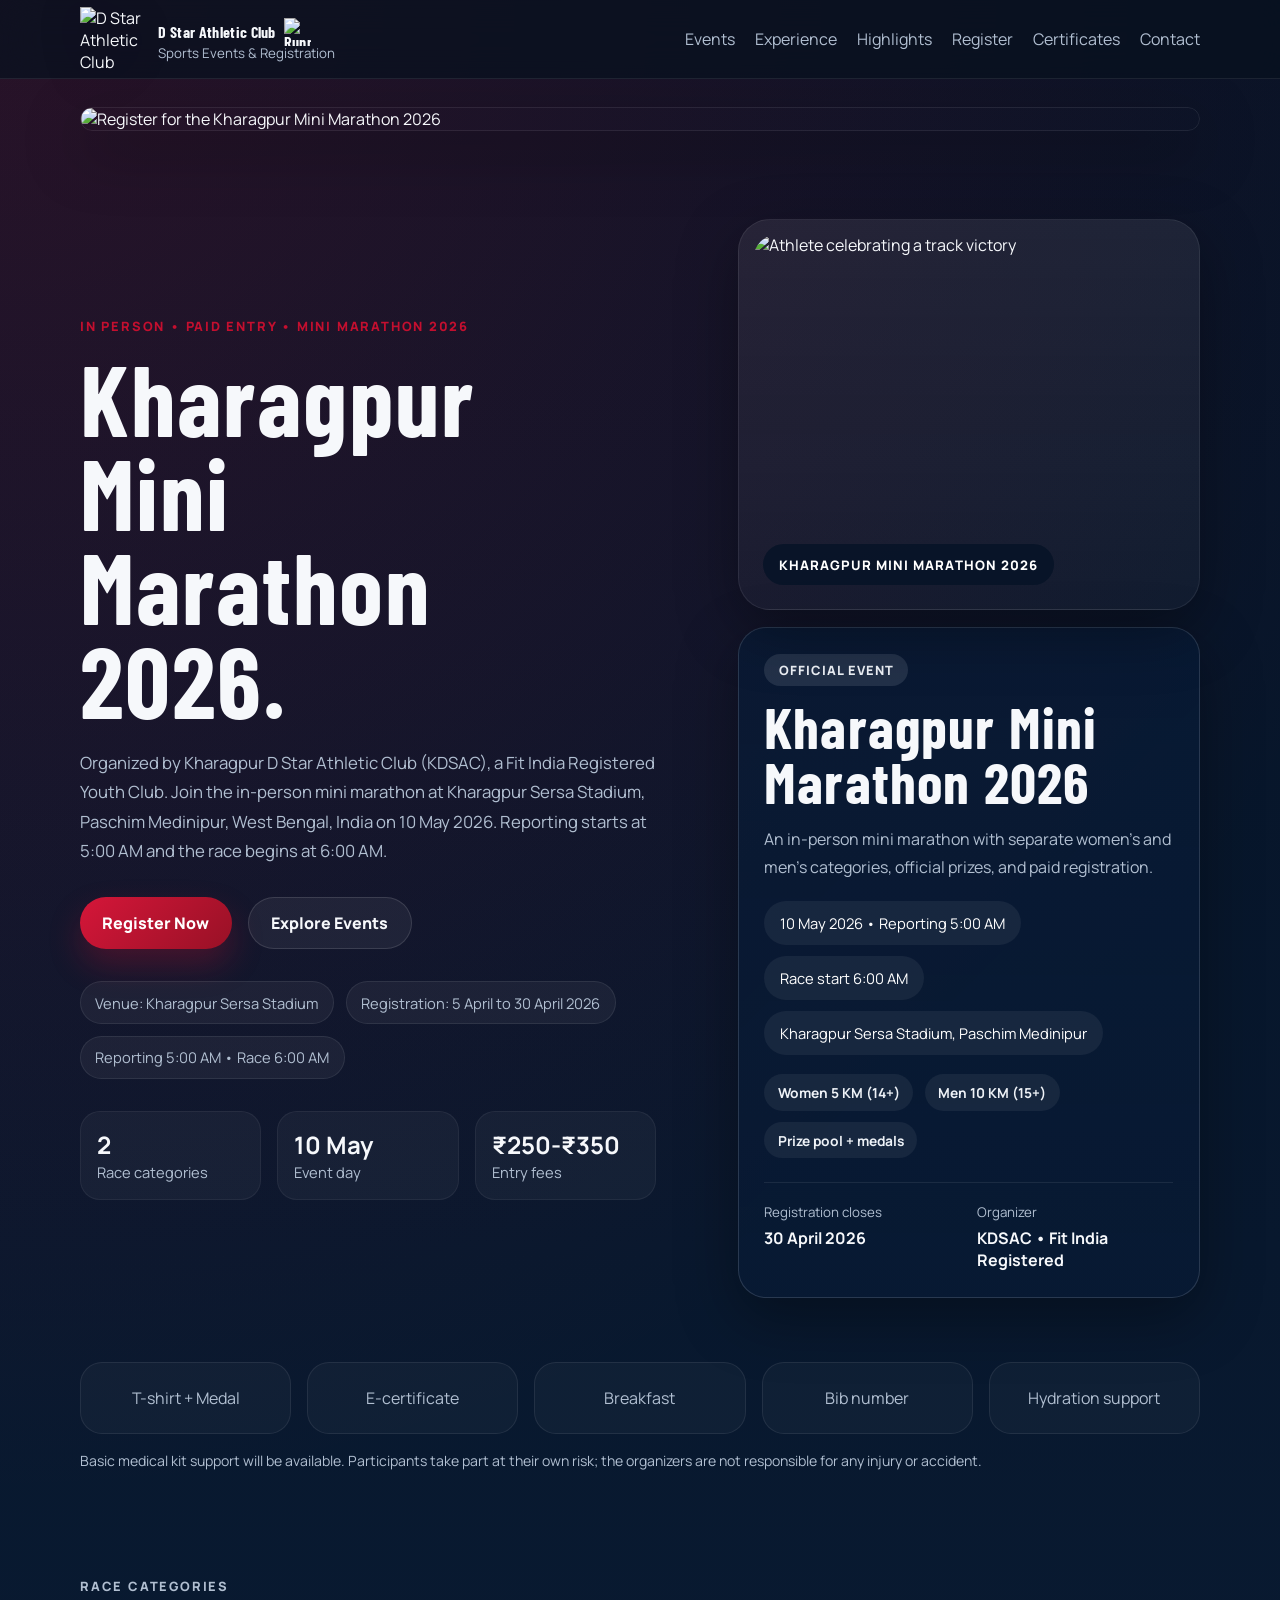
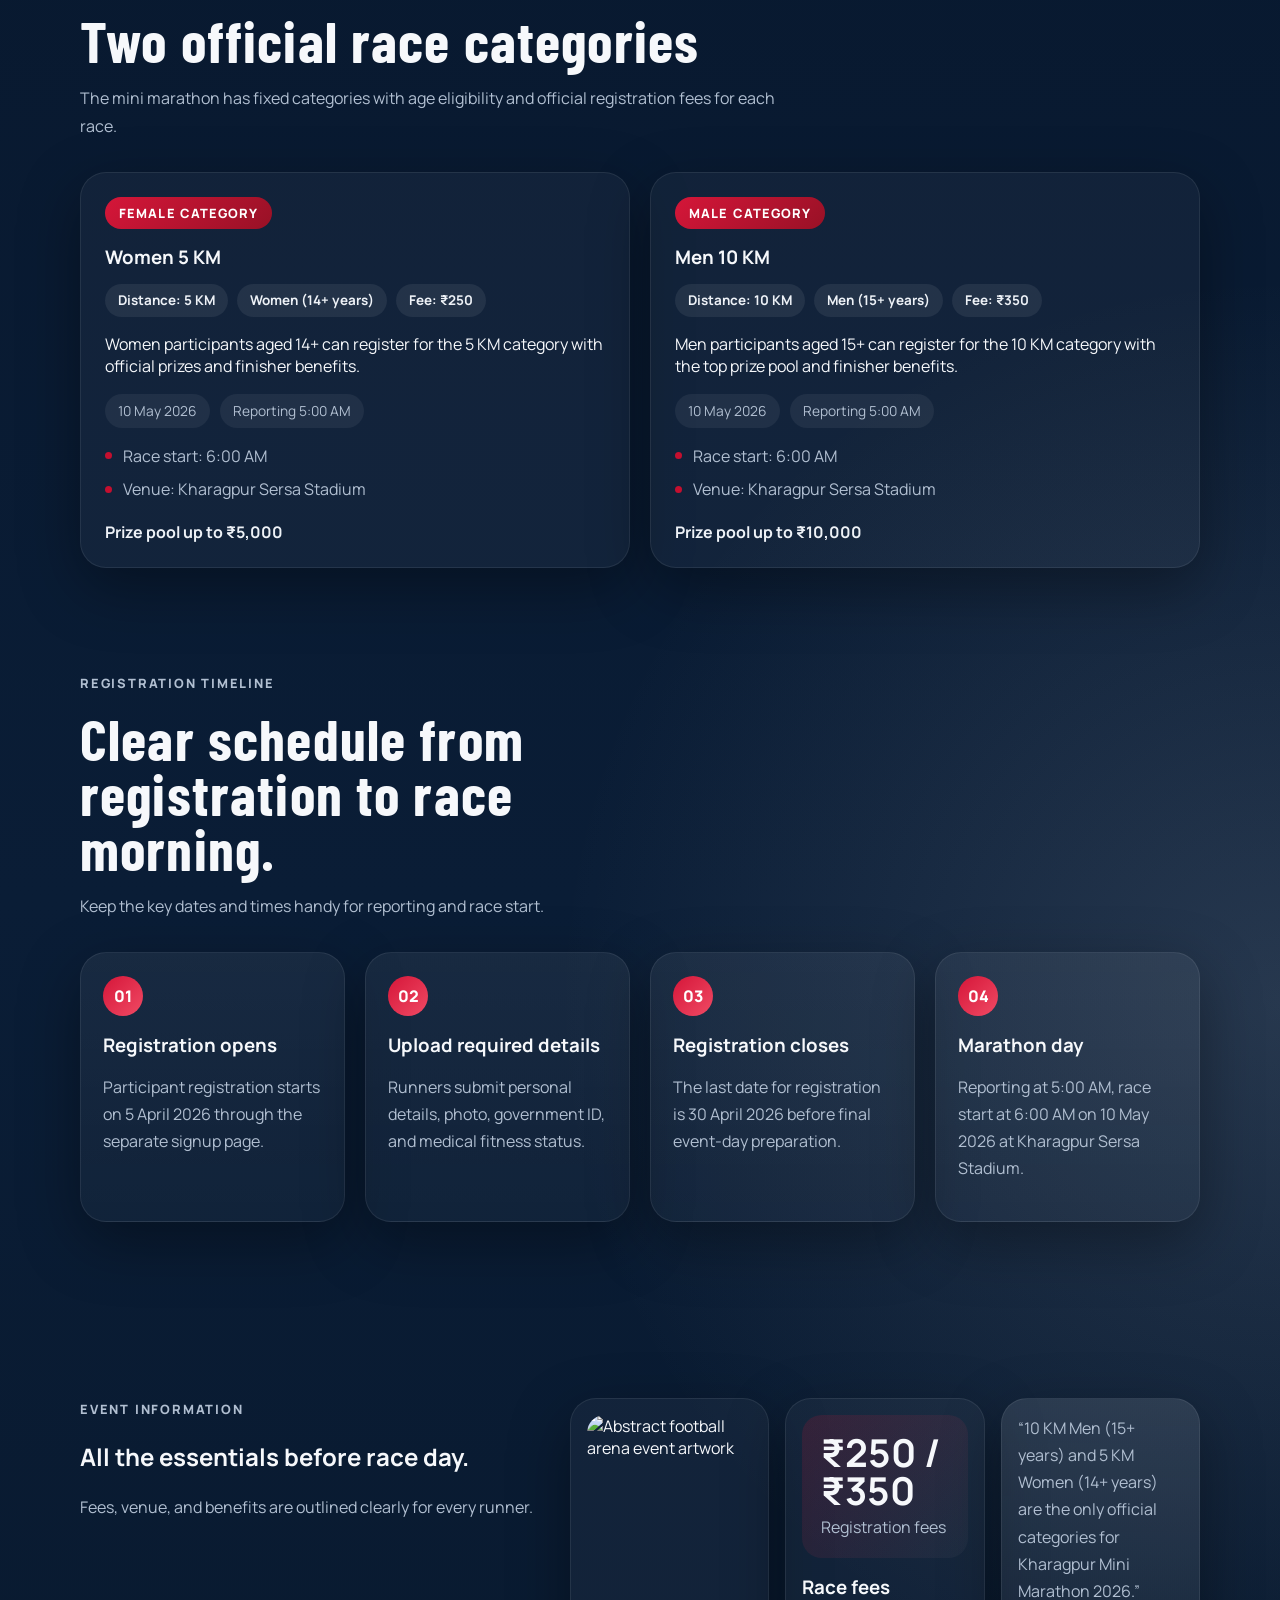
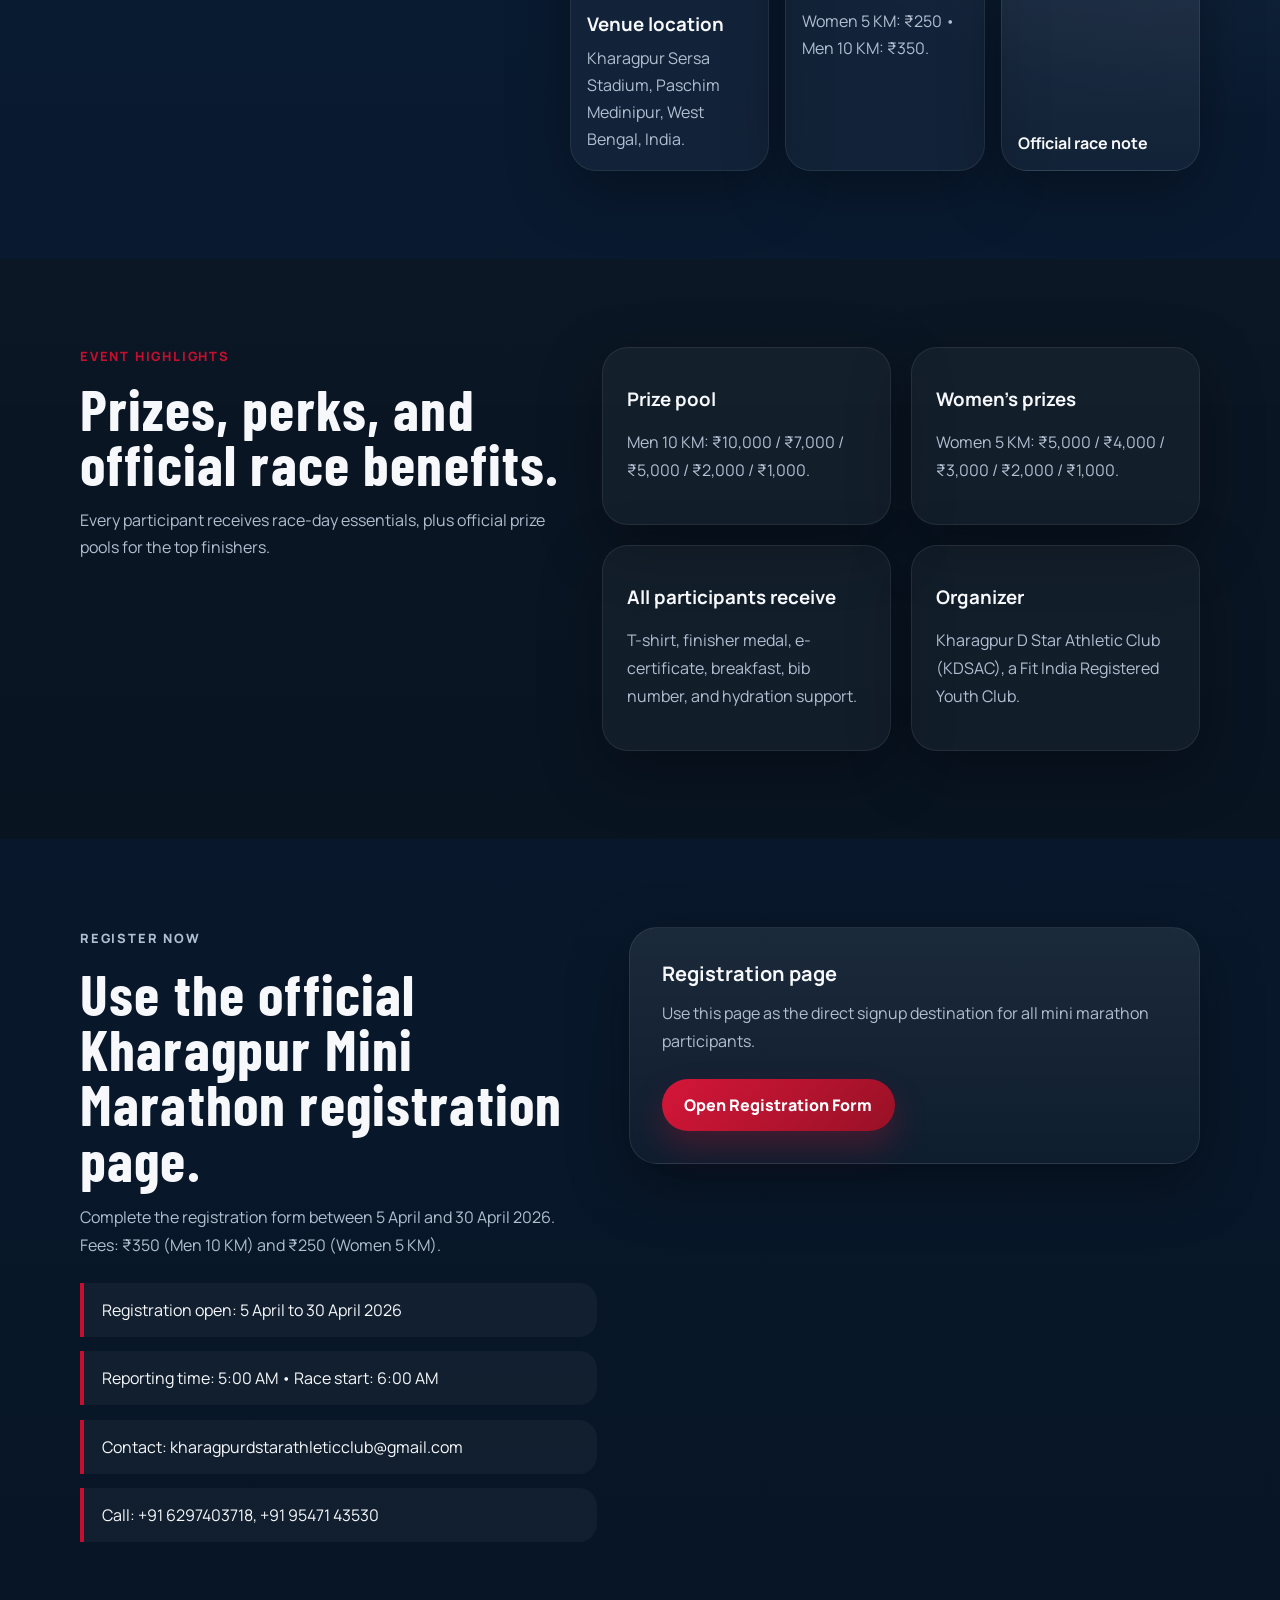
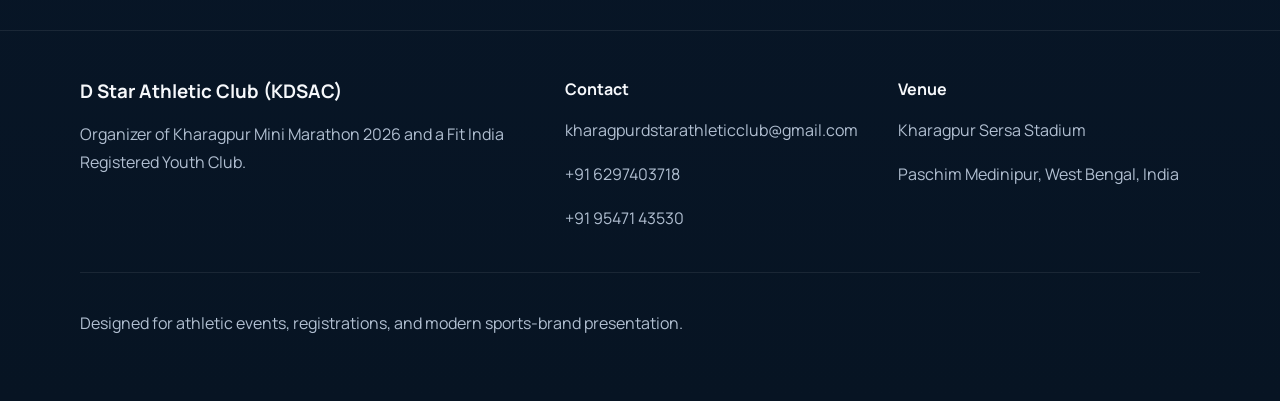
==== index.html @ 836bccb5 "Add favicon across pages" ====
<!DOCTYPE html>
<html lang="en">
  <head>
    <meta charset="UTF-8" />
    <meta name="viewport" content="width=device-width, initial-scale=1.0" />
    <title>Kharagpur Mini Marathon 2026</title>
    <meta
      name="description"
      content="Register for the Kharagpur Mini Marathon 2026 at Kharagpur Sersa Stadium, Paschim Medinipur, West Bengal, India."
    />
    <meta
      name="keywords"
      content="Kharagpur Mini Marathon 2026, Kharagpur D Star Athletic Club, KDSAC, Fit India Registered Youth Club, Kharagpur marathon, Paschim Medinipur marathon, West Bengal marathon, marathon registration, women 5 km, men 10 km"
    />
    <meta name="author" content="D Star Athletic Club" />
    <meta name="robots" content="index, follow" />
    <meta property="og:type" content="website" />
    <meta property="og:title" content="Kharagpur Mini Marathon 2026 | D Star Athletic Club" />
    <meta
      property="og:description"
      content="Official event page for Kharagpur Mini Marathon 2026 with venue details, race categories, fees, prizes, and registration information."
    />
    <meta property="og:site_name" content="D Star Athletic Club" />
    <meta property="og:image" content="./assets/logo.png" />
    <meta name="twitter:card" content="summary_large_image" />
    <meta name="twitter:title" content="Kharagpur Mini Marathon 2026 | D Star Athletic Club" />
    <meta
      name="twitter:description"
      content="Official marathon event page for Kharagpur Mini Marathon 2026."
    />
    <meta name="twitter:image" content="./assets/logo.png" />
    <link rel="icon" href="./assets/logo.png" type="image/png" />
    <link rel="canonical" href="https://kdsac.in/" />
    <meta property="og:url" content="https://kdsac.in/" />
    <meta name="twitter:url" content="https://kdsac.in/" />
    <script type="application/ld+json">
      {
        "@context": "https://schema.org",
        "@type": "SportsEvent",
        "name": "Kharagpur Mini Marathon 2026",
        "description": "Official in-person paid mini marathon organized by Kharagpur D Star Athletic Club (Fit India Registered Youth Club) with Women 5 KM and Men 10 KM categories.",
        "eventAttendanceMode": "https://schema.org/OfflineEventAttendanceMode",
        "eventStatus": "https://schema.org/EventScheduled",
        "startDate": "2026-05-10T06:00:00+05:30",
        "location": {
          "@type": "Place",
          "name": "Kharagpur Sersa Stadium",
          "address": {
            "@type": "PostalAddress",
            "addressLocality": "Kharagpur",
            "addressRegion": "West Bengal",
            "addressCountry": "India"
          }
        },
        "organizer": {
          "@type": "SportsOrganization",
          "name": "D Star Athletic Club"
        }
      }
    </script>
    <link rel="preconnect" href="https://fonts.googleapis.com" />
    <link rel="preconnect" href="https://fonts.gstatic.com" crossorigin />
    <link
      href="https://fonts.googleapis.com/css2?family=Barlow+Condensed:wght@500;600;700&family=Manrope:wght@400;500;700;800&display=swap"
      rel="stylesheet"
    />
    <link rel="stylesheet" href="./styles.css" />
  </head>
  <body>
    <header class="site-header">
      <div class="container nav">
        <a class="brand" href="#top">
          <img class="brand-logo" src="./assets/logo.png" alt="D Star Athletic Club logo" />
          <span class="brand-text">
            <strong>D Star Athletic Club <img class="brand-runner-image" src="./run.png" alt="Running athlete" /></strong>
            <small>Sports Events & Registration</small>
          </span>
        </a>
        <button class="menu-toggle" id="menuToggle" aria-expanded="false" aria-controls="siteNav" aria-label="Open menu">
          <span></span>
          <span></span>
          <span></span>
        </button>
        <nav class="nav-links" id="siteNav">
          <a href="#events">Events</a>
          <a href="#experience">Experience</a>
          <a href="#highlights">Highlights</a>
          <a href="./register.html">Register</a>
          <a href="./certificate.html">Certificates</a>
          <a href="#contact">Contact</a>
        </nav>
      </div>
    </header>

    <main id="top">
      <section class="promo-banner" aria-label="Marathon registration banner">
        <div class="container">
          <a class="banner-link" href="./register.html">
            <img src="./assets/banner.png" alt="Register for the Kharagpur Mini Marathon 2026" />
          </a>
        </div>
      </section>
      <section class="hero">
        <div class="container hero-grid">
          <div class="hero-copy">
            <p class="eyebrow">In Person • Paid Entry • Mini Marathon 2026</p>
            <h1>Kharagpur Mini Marathon 2026.</h1>
            <p class="hero-text">
              Organized by Kharagpur D Star Athletic Club (KDSAC), a Fit India
              Registered Youth Club. Join the in-person mini marathon at Kharagpur
              Sersa Stadium, Paschim Medinipur, West Bengal, India on 10 May 2026.
              Reporting starts at 5:00 AM and the race begins at 6:00 AM.
            </p>
            <div class="hero-actions">
              <a class="button button-primary" href="./register.html">Register Now</a>
              <a class="button button-secondary" href="#events">Explore Events</a>
            </div>
            <div class="trust-row">
              <span>Venue: Kharagpur Sersa Stadium</span>
              <span>Registration: 5 April to 30 April 2026</span>
              <span>Reporting 5:00 AM • Race 6:00 AM</span>
            </div>
            <div class="hero-stats">
              <div>
                <strong>2</strong>
                <span>Race categories</span>
              </div>
              <div>
                <strong>10 May</strong>
                  <span>Event day</span>
              </div>
              <div>
                <strong>₹250-₹350</strong>
                <span>Entry fees</span>
              </div>
            </div>
          </div>

          <div class="hero-panel">
            <div class="hero-visual-shell">
              <img
                class="hero-visual"
                src="https://cdn.britannica.com/15/257915-050-B3391057/Noah-Lyles-gold-medal-win-Mens-Relay-World-Athletics-Championships-Budapest-2023.jpg"
                alt="Athlete celebrating a track victory"
              />
              <div class="hero-visual-badge">Kharagpur Mini Marathon 2026</div>
            </div>
            <div class="floating-card hero-event-card">
              <span class="chip">Official Event</span>
              <h2>Kharagpur Mini Marathon 2026</h2>
              <p>
                An in-person mini marathon with separate women’s and men’s
                categories, official prizes, and paid registration.
              </p>
              <ul class="event-meta">
                <li>10 May 2026 • Reporting 5:00 AM</li>
                <li>Race start 6:00 AM</li>
                <li>Kharagpur Sersa Stadium, Paschim Medinipur</li>
              </ul>
              <div class="hero-card-highlights">
                <span>Women 5 KM (14+)</span>
                <span>Men 10 KM (15+)</span>
                <span>Prize pool + medals</span>
              </div>
              <div class="panel-footer">
                <div>
                  <small>Registration closes</small>
                  <strong>30 April 2026</strong>
                </div>
                <div>
                  <small>Organizer</small>
                  <strong>KDSAC • Fit India Registered</strong>
                </div>
              </div>
            </div>
          </div>
        </div>
      </section>

      <section class="partner-strip" aria-label="Program strengths">
        <div class="container partner-row">
          <span>T-shirt + Medal</span>
          <span>E-certificate</span>
          <span>Breakfast</span>
          <span>Bib number</span>
          <span>Hydration support</span>
        </div>
        <div class="container">
          <p class="fine-print">
            Basic medical kit support will be available. Participants take part at their own risk; the
            organizers are not responsible for any injury or accident.
          </p>
        </div>
      </section>

      <section class="section" id="events">
        <div class="container">
          <div class="section-heading">
            <p class="eyebrow">Race Categories</p>
            <h2>Two official race categories</h2>
            <p>
              The mini marathon has fixed categories with age eligibility and
              official registration fees for each race.
            </p>
          </div>

          <div class="event-grid event-grid-two">
            <article class="info-card">
              <span class="event-tag">Female Category</span>
              <h3>Women 5 KM</h3>
              <div class="event-quickline">
                <span>Distance: 5 KM</span>
                <span>Women (14+ years)</span>
                <span>Fee: ₹250</span>
              </div>
              <p>
                Women participants aged 14+ can register for the 5 KM category
                with official prizes and finisher benefits.
              </p>
              <div class="card-meta">
                <span>10 May 2026</span>
                <span>Reporting 5:00 AM</span>
              </div>
              <ul class="event-points">
                <li>Race start: 6:00 AM</li>
                <li>Venue: Kharagpur Sersa Stadium</li>
              </ul>
              <strong>Prize pool up to ₹5,000</strong>
            </article>
            <article class="info-card">
              <span class="event-tag">Male Category</span>
              <h3>Men 10 KM</h3>
              <div class="event-quickline">
                <span>Distance: 10 KM</span>
                <span>Men (15+ years)</span>
                <span>Fee: ₹350</span>
              </div>
              <p>
                Men participants aged 15+ can register for the 10 KM category
                with the top prize pool and finisher benefits.
              </p>
              <div class="card-meta">
                <span>10 May 2026</span>
                <span>Reporting 5:00 AM</span>
              </div>
              <ul class="event-points">
                <li>Race start: 6:00 AM</li>
                <li>Venue: Kharagpur Sersa Stadium</li>
              </ul>
              <strong>Prize pool up to ₹10,000</strong>
            </article>
          </div>
        </div>
      </section>

      <section class="section schedule-section" id="experience">
        <div class="container">
          <div class="section-heading narrow">
            <p class="eyebrow">Registration Timeline</p>
            <h2>Clear schedule from registration to race morning.</h2>
            <p>
              Keep the key dates and times handy for reporting and race start.
            </p>
          </div>
          <div class="timeline-grid">
            <article class="timeline-card">
              <span>01</span>
              <h3>Registration opens</h3>
              <p>Participant registration starts on 5 April 2026 through the separate signup page.</p>
            </article>
            <article class="timeline-card">
              <span>02</span>
              <h3>Upload required details</h3>
              <p>Runners submit personal details, photo, government ID, and medical fitness status.</p>
            </article>
            <article class="timeline-card">
              <span>03</span>
              <h3>Registration closes</h3>
              <p>The last date for registration is 30 April 2026 before final event-day preparation.</p>
            </article>
            <article class="timeline-card">
              <span>04</span>
              <h3>Marathon day</h3>
              <p>Reporting at 5:00 AM, race start at 6:00 AM on 10 May 2026 at Kharagpur Sersa Stadium.</p>
            </article>
          </div>
        </div>
      </section>

      <section class="section gallery-section">
        <div class="container gallery-grid">
          <div class="gallery-copy">
            <p class="eyebrow">Event Information</p>
            <h2>All the essentials before race day.</h2>
            <p>
              Fees, venue, and benefits are outlined clearly for every runner.
            </p>
          </div>
          <div class="gallery-cards">
            <article class="gallery-card">
              <img src="./assets/event-wave.svg" alt="Abstract football arena event artwork" />
              <div>
                <h3>Venue location</h3>
                <p>Kharagpur Sersa Stadium, Paschim Medinipur, West Bengal, India.</p>
              </div>
            </article>
            <article class="gallery-card">
              <div class="gallery-stat">
                <strong>₹250 / ₹350</strong>
                <span>Registration fees</span>
              </div>
              <div>
                <h3>Race fees</h3>
                <p>Women 5 KM: ₹250 • Men 10 KM: ₹350.</p>
              </div>
            </article>
            <article class="gallery-card quote-card">
              <p>
                “10 KM Men (15+ years) and 5 KM Women (14+ years) are the only
                official categories for Kharagpur Mini Marathon 2026.”
              </p>
              <strong>Official race note</strong>
            </article>
          </div>
        </div>
      </section>

      <section class="section section-dark" id="highlights">
        <div class="container highlights-grid">
          <div>
            <p class="eyebrow">Event Highlights</p>
            <h2>Prizes, perks, and official race benefits.</h2>
            <p class="section-lead">
              Every participant receives race-day essentials, plus official prize pools
              for the top finishers.
            </p>
          </div>
          <div class="feature-list">
            <article class="feature-item">
              <h3>Prize pool</h3>
              <p>
                Men 10 KM: ₹10,000 / ₹7,000 / ₹5,000 / ₹2,000 / ₹1,000.
              </p>
            </article>
            <article class="feature-item">
              <h3>Women’s prizes</h3>
              <p>
                Women 5 KM: ₹5,000 / ₹4,000 / ₹3,000 / ₹2,000 / ₹1,000.
              </p>
            </article>
            <article class="feature-item">
              <h3>All participants receive</h3>
              <p>
                T-shirt, finisher medal, e-certificate, breakfast, bib number, and hydration support.
              </p>
            </article>
            <article class="feature-item">
              <h3>Organizer</h3>
              <p>
                Kharagpur D Star Athletic Club (KDSAC), a Fit India Registered Youth Club.
              </p>
            </article>
          </div>
        </div>
      </section>

      <section class="section registration-section" id="register">
        <div class="container cta-panel">
          <div class="registration-copy">
            <p class="eyebrow">Register Now</p>
            <h2>Use the official Kharagpur Mini Marathon registration page.</h2>
            <p>
              Complete the registration form between 5 April and 30 April 2026.
              Fees: ₹350 (Men 10 KM) and ₹250 (Women 5 KM).
            </p>
            <div class="check-list">
              <div>Registration open: 5 April to 30 April 2026</div>
              <div>Reporting time: 5:00 AM • Race start: 6:00 AM</div>
              <div>Contact: kharagpurdstarathleticclub@gmail.com</div>
              <div>Call: +91 6297403718, +91 95471 43530</div>
            </div>
          </div>
          <div class="cta-box">
            <strong>Registration page</strong>
            <p>Use this page as the direct signup destination for all mini marathon participants.</p>
            <a class="button button-primary" href="./register.html">Open Registration Form</a>
          </div>
        </div>
      </section>
    </main>

    <footer class="site-footer" id="contact">
      <div class="container footer-grid">
        <div>
          <h3>D Star Athletic Club (KDSAC)</h3>
          <p>
            Organizer of Kharagpur Mini Marathon 2026 and a Fit India Registered Youth Club.
          </p>
        </div>
        <div>
          <h4>Contact</h4>
          <p>kharagpurdstarathleticclub@gmail.com</p>
          <p>+91 6297403718</p>
          <p>+91 95471 43530</p>
        </div>
        <div>
          <h4>Venue</h4>
          <p>Kharagpur Sersa Stadium</p>
          <p>Paschim Medinipur, West Bengal, India</p>
        </div>
      </div>
      <div class="container footer-bottom">
        <p>Designed for athletic events, registrations, and modern sports-brand presentation.</p>
      </div>
    </footer>

    <script type="module" src="./script.js"></script>
  </body>
</html>
---- styles.css ----
:root {
  --bg: #061326;
  --bg-soft: #0d2442;
  --panel: rgba(8, 26, 52, 0.82);
  --panel-solid: #0c2240;
  --panel-border: rgba(190, 201, 216, 0.18);
  --text: #f6f8fb;
  --muted: #b1bfd1;
  --primary: #c40f2f;
  --primary-deep: #981126;
  --accent: #d7dde6;
  --accent-soft: #eef2f7;
  --white: #ffffff;
  --shadow: 0 20px 60px rgba(0, 0, 0, 0.34);
}

* {
  box-sizing: border-box;
}

html {
  scroll-behavior: smooth;
}

body {
  margin: 0;
  font-family: "Manrope", sans-serif;
  color: var(--text);
  overflow-x: hidden;
  background:
    radial-gradient(circle at top left, rgba(196, 15, 47, 0.18), transparent 28%),
    radial-gradient(circle at right, rgba(215, 221, 230, 0.14), transparent 25%),
    linear-gradient(180deg, #061326 0%, #0a1d36 48%, #071423 100%);
}

a {
  color: inherit;
  text-decoration: none;
}

.container {
  width: min(1120px, calc(100% - 2rem));
  margin: 0 auto;
}

.site-header {
  position: sticky;
  top: 0;
  z-index: 10;
  backdrop-filter: blur(18px);
  background: rgba(8, 17, 31, 0.72);
  border-bottom: 1px solid rgba(255, 255, 255, 0.08);
}

.nav {
  display: flex;
  align-items: center;
  justify-content: space-between;
  gap: 1.5rem;
  min-height: 78px;
  position: relative;
}

.brand {
  display: inline-flex;
  align-items: center;
  gap: 0.9rem;
}

.brand-logo {
  width: 64px;
  height: 64px;
  object-fit: contain;
  filter: drop-shadow(0 10px 20px rgba(0, 0, 0, 0.28));
}

.brand-text {
  display: flex;
  flex-direction: column;
  line-height: 1.05;
}

.brand-text strong {
  display: inline-flex;
  align-items: center;
  gap: 0.5rem;
}

.brand-runner-image {
  width: 1.7rem;
  height: 1.7rem;
  object-fit: contain;
  display: inline-block;
  vertical-align: middle;
}

.brand-text strong,
.hero h1,
.section-heading h2,
.highlights-grid h2,
.registration-copy h2,
.floating-card h2 {
  font-family: "Barlow Condensed", sans-serif;
  letter-spacing: 0.02em;
}

.brand-text small {
  color: var(--muted);
}

.nav-links {
  display: flex;
  gap: 1.25rem;
  color: var(--muted);
}

.nav-links a:hover {
  color: var(--white);
}

.menu-toggle {
  display: none;
  width: 48px;
  height: 48px;
  padding: 0;
  border: 1px solid rgba(255, 255, 255, 0.12);
  border-radius: 14px;
  background: rgba(255, 255, 255, 0.04);
  cursor: pointer;
}

.menu-toggle span {
  display: block;
  width: 18px;
  height: 2px;
  margin: 4px auto;
  background: var(--white);
  border-radius: 999px;
}

.hero {
  padding: 5rem 0 4rem;
  position: relative;
}

.hero-grid,
.registration-grid,
.highlights-grid,
.footer-grid {
  display: grid;
  gap: 2rem;
}

.inner-hero-grid,
.cta-panel {
  display: grid;
  grid-template-columns: 0.95fr 1.05fr;
  gap: 2rem;
  align-items: start;
}

.form-stack {
  display: grid;
  gap: 1.25rem;
}

.hero-grid,
.registration-grid {
  grid-template-columns: 1.15fr 0.85fr;
  align-items: center;
}

.eyebrow {
  margin: 0 0 1rem;
  color: var(--primary);
  text-transform: uppercase;
  letter-spacing: 0.14em;
  font-size: 0.8rem;
  font-weight: 800;
}

.hero h1 {
  margin: 0;
  font-size: clamp(3rem, 9vw, 6.2rem);
  line-height: 0.95;
  max-width: 11ch;
}

.hero-text,
.section-heading p,
.registration-copy p,
.feature-item p,
.site-footer p,
.floating-card p {
  color: var(--muted);
  line-height: 1.75;
}

.hero-text {
  max-width: 58ch;
  font-size: 1.05rem;
  margin: 1.25rem 0 0;
}

.hero-actions {
  display: flex;
  flex-wrap: wrap;
  gap: 1rem;
  margin: 2rem 0;
}

.trust-row {
  display: flex;
  flex-wrap: wrap;
  gap: 0.75rem;
  margin-bottom: 2rem;
}

.trust-row span {
  padding: 0.65rem 0.9rem;
  border-radius: 999px;
  background: rgba(255, 255, 255, 0.05);
  border: 1px solid rgba(255, 255, 255, 0.08);
  color: var(--muted);
  font-size: 0.92rem;
}

.button {
  display: inline-flex;
  align-items: center;
  justify-content: center;
  min-height: 52px;
  padding: 0 1.4rem;
  border-radius: 999px;
  font-weight: 800;
  transition: transform 0.2s ease, box-shadow 0.2s ease, background 0.2s ease;
}

.button:hover {
  transform: translateY(-2px);
}

.button-primary {
  background: linear-gradient(135deg, #d51639, var(--primary-deep));
  color: #ffffff;
  box-shadow: 0 16px 32px rgba(196, 15, 47, 0.28);
}

.button-secondary {
  background: rgba(255, 255, 255, 0.06);
  border: 1px solid rgba(255, 255, 255, 0.12);
}

.button-full {
  width: 100%;
  border: 0;
  cursor: pointer;
  font-family: inherit;
  font-size: 1rem;
}

.hero-stats {
  display: grid;
  grid-template-columns: repeat(3, minmax(0, 1fr));
  gap: 1rem;
  max-width: 36rem;
}

.hero-stats div {
  padding: 1rem;
  border-radius: 20px;
  background: rgba(255, 255, 255, 0.04);
  border: 1px solid rgba(255, 255, 255, 0.06);
}

.hero-stats strong {
  display: block;
  font-size: 1.5rem;
}

.hero-stats span {
  color: var(--muted);
  font-size: 0.92rem;
}

.hero-panel {
  display: grid;
  gap: 1.1rem;
  align-content: start;
}

.hero-visual-shell {
  position: relative;
  overflow: hidden;
  padding: 0.9rem;
  border-radius: 32px;
  background: linear-gradient(180deg, rgba(255, 255, 255, 0.07), rgba(255, 255, 255, 0.03));
  border: 1px solid rgba(255, 255, 255, 0.08);
  box-shadow: var(--shadow);
}

.hero-visual {
  display: block;
  width: 100%;
  height: 360px;
  object-fit: cover;
  object-position: center top;
  border-radius: 26px;
}

.hero-visual-badge {
  position: absolute;
  left: 1.5rem;
  bottom: 1.5rem;
  padding: 0.7rem 1rem;
  border-radius: 999px;
  background: rgba(6, 19, 38, 0.82);
  color: var(--white);
  font-size: 0.82rem;
  font-weight: 800;
  letter-spacing: 0.08em;
  text-transform: uppercase;
}

.floating-card {
  border-radius: 28px;
  padding: 1.6rem;
  border: 1px solid var(--panel-border);
  background: var(--panel);
  box-shadow: var(--shadow);
}

.hero-event-card {
  background:
    linear-gradient(180deg, rgba(8, 26, 52, 0.92), rgba(8, 26, 52, 0.82)),
    linear-gradient(135deg, rgba(196, 15, 47, 0.1), transparent 60%);
}

.panel-footer {
  display: grid;
  grid-template-columns: repeat(2, minmax(0, 1fr));
  gap: 1rem;
  margin-top: 1.5rem;
  padding-top: 1.25rem;
  border-top: 1px solid rgba(255, 255, 255, 0.08);
}

.panel-footer small {
  display: block;
  color: var(--muted);
  margin-bottom: 0.35rem;
}

.panel-footer strong {
  font-size: 1rem;
}

.hero-card-highlights {
  display: flex;
  flex-wrap: wrap;
  gap: 0.7rem;
  margin-top: 1.2rem;
}

.hero-card-highlights span {
  padding: 0.55rem 0.85rem;
  border-radius: 999px;
  background: rgba(255, 255, 255, 0.06);
  color: var(--accent-soft);
  font-size: 0.86rem;
  font-weight: 700;
}

.chip,
.event-tag {
  display: inline-flex;
  align-items: center;
  gap: 0.4rem;
  min-height: 32px;
  padding: 0 0.9rem;
  border-radius: 999px;
  font-size: 0.8rem;
  font-weight: 800;
  text-transform: uppercase;
  letter-spacing: 0.08em;
}

.chip {
  color: var(--accent-soft);
  background: rgba(215, 221, 230, 0.12);
}

.event-tag {
  color: #ffffff;
  background: linear-gradient(135deg, #d51639, var(--primary-deep));
}

.floating-card h2,
.section-heading h2,
.highlights-grid h2,
.registration-copy h2 {
  margin: 0.8rem 0;
  font-size: clamp(2.2rem, 5vw, 3.6rem);
  line-height: 0.96;
}

.event-meta {
  margin: 1.2rem 0 0;
  padding: 0;
  list-style: none;
  display: flex;
  flex-wrap: wrap;
  gap: 0.7rem;
}

.event-meta li {
  padding: 0.75rem 1rem;
  border-radius: 999px;
  color: var(--white);
  background: rgba(255, 255, 255, 0.06);
  font-size: 0.92rem;
}

.section {
  padding: 5.5rem 0;
}

.promo-banner {
  padding: 1.75rem 0 0.5rem;
}

.banner-link {
  display: block;
  border-radius: 24px;
  overflow: hidden;
  box-shadow: var(--shadow);
}

.promo-banner img {
  display: block;
  width: 100%;
  height: auto;
  border-radius: 24px;
  border: 1px solid rgba(255, 255, 255, 0.08);
}

.inner-hero {
  padding: 5rem 0 4rem;
}

.inner-title {
  margin: 0;
  font-family: "Barlow Condensed", sans-serif;
  font-size: clamp(2.8rem, 8vw, 5rem);
  line-height: 0.96;
}

.partner-strip {
  padding: 0 0 1rem;
}

.fine-print {
  margin: 1rem 0 0;
  font-size: 0.88rem;
  color: var(--muted);
  line-height: 1.5;
}

.partner-row {
  display: grid;
  grid-template-columns: repeat(5, minmax(0, 1fr));
  gap: 1rem;
}

.partner-row span {
  display: grid;
  place-items: center;
  min-height: 72px;
  text-align: center;
  border-radius: 22px;
  color: var(--muted);
  border: 1px solid rgba(255, 255, 255, 0.08);
  background: rgba(255, 255, 255, 0.03);
}

.section-heading {
  max-width: 44rem;
  margin-bottom: 2rem;
}

.section-heading.narrow {
  max-width: 38rem;
}

.event-grid,
.feature-list,
.timeline-grid {
  display: grid;
  gap: 1.25rem;
}

.event-grid {
  grid-template-columns: repeat(3, minmax(0, 1fr));
}

.event-grid-two {
  grid-template-columns: repeat(2, minmax(0, 1fr));
}

.info-card,
.feature-item,
.registration-form,
.timeline-card,
.mini-panel {
  border-radius: 26px;
  border: 1px solid rgba(255, 255, 255, 0.08);
  background: rgba(255, 255, 255, 0.04);
  box-shadow: var(--shadow);
}

.info-card,
.feature-item {
  padding: 1.5rem;
}

.info-card h3,
.feature-item h3,
.site-footer h3,
.site-footer h4 {
  margin: 0.9rem 0 0.7rem;
}

.info-card strong {
  display: inline-block;
  margin-top: 1.2rem;
  color: var(--accent-soft);
}

.event-quickline {
  display: flex;
  flex-wrap: wrap;
  gap: 0.6rem;
  margin: 0.9rem 0 0.7rem;
}

.event-quickline span {
  padding: 0.45rem 0.8rem;
  border-radius: 999px;
  background: rgba(255, 255, 255, 0.07);
  color: var(--accent-soft);
  font-size: 0.84rem;
  font-weight: 700;
}

.event-points {
  margin: 1rem 0 0;
  padding: 0;
  list-style: none;
  display: grid;
  gap: 0.55rem;
}

.event-points li {
  color: var(--muted);
  line-height: 1.55;
  padding-left: 1.1rem;
  position: relative;
}

.event-points li::before {
  content: "";
  position: absolute;
  left: 0;
  top: 0.55rem;
  width: 0.42rem;
  height: 0.42rem;
  border-radius: 999px;
  background: var(--primary);
}

.card-meta {
  display: flex;
  flex-wrap: wrap;
  gap: 0.65rem;
  margin-top: 1.1rem;
}

.card-meta span {
  padding: 0.45rem 0.8rem;
  border-radius: 999px;
  background: rgba(255, 255, 255, 0.06);
  color: var(--muted);
  font-size: 0.86rem;
}

.schedule-section {
  padding-top: 1rem;
}

.timeline-grid {
  grid-template-columns: repeat(4, minmax(0, 1fr));
}

.timeline-card {
  padding: 1.4rem;
  background: linear-gradient(180deg, rgba(255, 255, 255, 0.06), rgba(255, 255, 255, 0.03));
}

.timeline-card span {
  display: inline-grid;
  place-items: center;
  width: 2.5rem;
  height: 2.5rem;
  border-radius: 999px;
  background: linear-gradient(135deg, #d51639, #f04a64);
  color: #ffffff;
  font-weight: 800;
}

.timeline-card h3 {
  margin: 1rem 0 0.65rem;
}

.timeline-card p,
.section-lead {
  color: var(--muted);
  line-height: 1.7;
}

.gallery-grid {
  display: grid;
  grid-template-columns: 0.85fr 1.15fr;
  gap: 1.5rem;
  align-items: start;
}

.gallery-copy p {
  color: var(--muted);
  line-height: 1.75;
}

.gallery-cards {
  display: grid;
  grid-template-columns: repeat(3, minmax(0, 1fr));
  gap: 1rem;
}

.gallery-card {
  min-height: 100%;
  padding: 1rem;
  border-radius: 26px;
  border: 1px solid rgba(255, 255, 255, 0.08);
  background: rgba(255, 255, 255, 0.04);
  box-shadow: var(--shadow);
}

.gallery-card img {
  display: block;
  width: 100%;
  height: 180px;
  object-fit: cover;
  border-radius: 18px;
  margin-bottom: 1rem;
}

.gallery-card h3 {
  margin: 0 0 0.5rem;
}

.gallery-card p {
  margin: 0;
  color: var(--muted);
  line-height: 1.7;
}

.gallery-stat {
  display: grid;
  place-items: start;
  gap: 0.35rem;
  padding: 1.2rem;
  margin-bottom: 1rem;
  border-radius: 20px;
  background: linear-gradient(135deg, rgba(196, 15, 47, 0.18), rgba(255, 255, 255, 0.03));
}

.gallery-stat strong {
  font-size: 2.4rem;
  line-height: 1;
}

.gallery-stat span,
.footer-bottom p {
  color: var(--muted);
}

.quote-card {
  display: flex;
  flex-direction: column;
  justify-content: space-between;
  background: linear-gradient(180deg, rgba(215, 221, 230, 0.12), rgba(255, 255, 255, 0.04));
}

.quote-card strong {
  margin-top: 1rem;
}

.section-dark {
  background:
    linear-gradient(180deg, rgba(255, 255, 255, 0.02), rgba(255, 255, 255, 0.01)),
    rgba(5, 11, 20, 0.55);
}

.highlights-grid {
  grid-template-columns: 0.9fr 1.1fr;
}

.feature-list {
  grid-template-columns: repeat(2, minmax(0, 1fr));
}

.registration-section {
  position: relative;
}

.selection-panel {
  padding: 1.4rem;
  border-radius: 28px;
  border: 1px solid rgba(255, 255, 255, 0.08);
  background: linear-gradient(180deg, rgba(255, 255, 255, 0.08), rgba(255, 255, 255, 0.03));
  box-shadow: var(--shadow);
}

.event-selection-grid {
  display: grid;
  grid-template-columns: repeat(2, minmax(0, 1fr));
  gap: 1rem;
}

.event-choice {
  padding: 1rem;
  text-align: left;
  border-radius: 22px;
  border: 1px solid rgba(255, 255, 255, 0.08);
  background: rgba(255, 255, 255, 0.04);
  color: var(--text);
  cursor: pointer;
  transition: transform 0.2s ease, border-color 0.2s ease, background 0.2s ease;
}

.event-choice:hover {
  transform: translateY(-2px);
  border-color: rgba(196, 15, 47, 0.45);
}

.event-choice.is-selected {
  background: linear-gradient(180deg, rgba(196, 15, 47, 0.18), rgba(255, 255, 255, 0.04));
  border-color: rgba(196, 15, 47, 0.7);
  box-shadow: 0 18px 32px rgba(196, 15, 47, 0.12);
}

.event-choice strong,
.event-choice small,
.selected-event-banner strong,
.success-card h4 {
  display: block;
}

.event-choice strong {
  margin: 0.5rem 0 0.35rem;
  font-size: 1rem;
}

.event-choice small {
  color: var(--muted);
  line-height: 1.5;
}

.event-choice-line {
  display: block;
  margin-top: 0.45rem;
  color: var(--muted);
  font-size: 0.88rem;
  line-height: 1.45;
}

.event-choice-tag,
.success-badge {
  display: inline-flex;
  align-items: center;
  min-height: 28px;
  padding: 0 0.75rem;
  border-radius: 999px;
  background: rgba(255, 255, 255, 0.08);
  color: var(--accent-soft);
  font-size: 0.78rem;
  font-weight: 800;
  text-transform: uppercase;
  letter-spacing: 0.08em;
}

.success-badge {
  background: rgba(34, 197, 94, 0.2);
  color: #d9ffe7;
}

.cta-box {
  padding: 2rem;
  border-radius: 28px;
  border: 1px solid rgba(255, 255, 255, 0.08);
  background: linear-gradient(180deg, rgba(255, 255, 255, 0.08), rgba(255, 255, 255, 0.03));
  box-shadow: var(--shadow);
}

.cta-box strong {
  display: block;
  margin-bottom: 0.75rem;
  font-size: 1.25rem;
}

.cta-box p {
  margin: 0 0 1.5rem;
  color: var(--muted);
  line-height: 1.75;
}

.check-list {
  display: grid;
  gap: 0.9rem;
  margin-top: 1.5rem;
}

.check-list div {
  padding: 1rem 1.1rem;
  border-left: 4px solid var(--primary);
  border-radius: 0 18px 18px 0;
  background: rgba(255, 255, 255, 0.04);
}

.mini-panel {
  margin-top: 1.4rem;
  padding: 1.2rem 1.25rem;
  background: linear-gradient(180deg, rgba(196, 15, 47, 0.12), rgba(255, 255, 255, 0.03));
}

.payment-note {
  margin-bottom: 1rem;
}

.mini-panel strong {
  display: block;
  margin-bottom: 0.5rem;
}

.mini-panel p {
  margin: 0;
  color: var(--muted);
}

.registration-form {
  padding: 1.6rem;
  background: linear-gradient(180deg, rgba(255, 255, 255, 0.08), rgba(255, 255, 255, 0.03));
}

.selected-event-banner {
  margin-bottom: 1.1rem;
  padding: 1rem 1.1rem;
  border-radius: 18px;
  background: rgba(255, 255, 255, 0.05);
  border: 1px solid rgba(255, 255, 255, 0.08);
}

.selected-event-banner span {
  display: block;
  margin-bottom: 0.35rem;
  color: var(--muted);
  font-size: 0.85rem;
}

.form-grid {
  display: grid;
  grid-template-columns: repeat(2, minmax(0, 1fr));
  gap: 1rem;
}

.form-heading {
  margin-bottom: 1.2rem;
}

.form-heading h3 {
  margin: 0 0 0.35rem;
  font-size: 1.5rem;
}

.form-heading p {
  margin: 0;
  color: var(--muted);
}

.registration-form label {
  display: block;
  margin-bottom: 1rem;
  font-weight: 700;
  color: var(--white);
}

.registration-form input,
.registration-form select,
.registration-form textarea {
  width: 100%;
  margin-top: 0.45rem;
  min-height: 52px;
  padding: 0 1rem;
  border-radius: 16px;
  border: 1px solid rgba(255, 255, 255, 0.1);
  background: rgba(6, 12, 22, 0.6);
  color: var(--white);
  font: inherit;
}

.registration-form textarea {
  min-height: 120px;
  padding: 1rem;
  resize: vertical;
}

.registration-form input[type="file"] {
  padding: 0.8rem;
}

.registration-form input:focus,
.registration-form select:focus,
.registration-form textarea:focus {
  outline: none;
  border-color: rgba(196, 15, 47, 0.7);
  box-shadow: 0 0 0 4px rgba(196, 15, 47, 0.16);
}

.registration-form input::placeholder {
  color: #8ea0bb;
}

.registration-form select option {
  color: #111827;
}

.success-card {
  margin-top: 1rem;
  padding: 1.15rem;
  border-radius: 20px;
  border: 1px solid rgba(34, 197, 94, 0.45);
  background: linear-gradient(180deg, rgba(34, 197, 94, 0.18), rgba(255, 255, 255, 0.04));
}

.success-card h4 {
  margin: 0.8rem 0 0.45rem;
}

.success-card p {
  margin: 0;
  color: #d9ffe7;
  line-height: 1.7;
}

.terms-check {
  display: flex;
  align-items: flex-start;
  gap: 0.6rem;
  margin: 1rem 0 0.6rem;
  font-weight: 600;
  color: var(--white);
}

.terms-check a {
  color: var(--accent-soft);
  text-decoration: underline;
}


.site-footer {
  padding: 2rem 0 3rem;
  border-top: 1px solid rgba(255, 255, 255, 0.08);
}

.footer-grid {
  grid-template-columns: 1.2fr 0.8fr 0.8fr;
}

.footer-bottom {
  margin-top: 1.5rem;
  padding-top: 1.25rem;
  border-top: 1px solid rgba(255, 255, 255, 0.08);
}

@media (max-width: 920px) {
  .hero-grid,
  .registration-grid,
  .highlights-grid,
  .gallery-grid,
  .inner-hero-grid,
  .cta-panel,
  .event-selection-grid,
  .form-grid,
  .event-grid,
  .partner-row,
  .timeline-grid,
  .feature-list,
  .footer-grid,
  .gallery-cards {
    grid-template-columns: 1fr;
  }
}

@media (max-width: 720px) {
  .nav {
    min-height: 72px;
  }

  .menu-toggle {
    display: inline-block;
  }

  .nav-links {
    position: absolute;
    top: calc(100% + 0.5rem);
    left: 0;
    right: 0;
    display: none;
    flex-direction: column;
    padding: 0.8rem;
    border-radius: 20px;
    background: rgba(10, 20, 37, 0.97);
    border: 1px solid rgba(255, 255, 255, 0.08);
    box-shadow: var(--shadow);
  }

  .nav-links.is-open {
    display: flex;
  }

  .nav-links a {
    padding: 0.8rem 0.9rem;
    border-radius: 14px;
  }

  .nav-links a:hover {
    background: rgba(255, 255, 255, 0.06);
  }

  .hero {
    padding-top: 3rem;
  }

  .hero-stats {
    grid-template-columns: 1fr;
  }

  .hero h1 {
    max-width: none;
  }

  .panel-footer {
    grid-template-columns: 1fr;
  }

  .hero-visual-shell {
    width: 100%;
  }

  .hero-visual {
    height: 280px;
  }

  .info-card {
    padding: 1.2rem;
  }

  .event-choice {
    padding: 1rem 0.95rem;
  }

  .event-choice strong {
    font-size: 1.05rem;
  }

  .event-choice-line {
    font-size: 0.84rem;
  }

  .event-quickline {
    gap: 0.45rem;
  }

  .event-quickline span,
  .card-meta span {
    width: 100%;
    justify-content: center;
    text-align: center;
  }

  .registration-form,
  .info-card,
  .feature-item,
  .timeline-card,
  .mini-panel,
  .floating-card {
    border-radius: 22px;
  }
}

.admin-section {
  padding-top: 4rem;
}

.admin-section .container {
  width: min(1440px, calc(100% - 2rem));
}

.admin-page {
  background: #0b1118;
}

.admin-page .site-header {
  background: rgba(10, 16, 24, 0.92);
}

.admin-page .button {
  border-radius: 12px;
}

.admin-page .button-primary {
  background: linear-gradient(135deg, #2dd4bf, #0ea5e9);
  border: none;
}

.admin-page .button-secondary {
  background: rgba(255, 255, 255, 0.08);
  border: 1px solid rgba(255, 255, 255, 0.18);
}

.admin-page .section-heading h2 {
  font-size: 2.2rem;
}

.admin-controls {
  display: flex;
  flex-wrap: wrap;
  gap: 0.8rem;
  margin: 2rem 0 1.5rem;
}

.admin-controls,
.bulk-actions {
  background: rgba(255, 255, 255, 0.04);
  border: 1px solid rgba(255, 255, 255, 0.08);
  border-radius: 16px;
  padding: 1rem;
}

.admin-login {
  display: grid;
  place-items: center;
  min-height: 45vh;
}

 .admin-login-card {
  max-width: 420px;
  width: 100%;
  padding: 2rem;
  border-radius: 22px;
  border: 1px solid rgba(255, 255, 255, 0.1);
  background: rgba(255, 255, 255, 0.04);
  box-shadow: var(--shadow);
  text-align: center;
}

.admin-topbar {
  display: flex;
  justify-content: space-between;
  align-items: flex-end;
  gap: 1rem;
  padding: 1.4rem 1.6rem;
  border-radius: 18px;
  border: 1px solid rgba(255, 255, 255, 0.08);
  background: linear-gradient(135deg, rgba(22, 32, 46, 0.9), rgba(10, 16, 24, 0.9));
  margin-bottom: 1.6rem;
}

.admin-brand h2 {
  margin: 0.2rem 0;
  font-size: 2rem;
}

.admin-brand .muted {
  margin: 0;
  color: var(--muted);
}

.admin-topbar-actions {
  display: flex;
  align-items: center;
  gap: 0.8rem;
}

.admin-user {
  padding: 0.6rem 1rem;
  border-radius: 999px;
  border: 1px solid rgba(255, 255, 255, 0.1);
  background: rgba(255, 255, 255, 0.04);
  font-size: 0.9rem;
  color: var(--muted);
}

.admin-stats {
  display: grid;
  grid-template-columns: repeat(4, minmax(0, 1fr));
  gap: 1rem;
  margin-bottom: 1.6rem;
}

.stat-card {
  padding: 1.2rem;
  border-radius: 16px;
  border: 1px solid rgba(255, 255, 255, 0.08);
  background: rgba(255, 255, 255, 0.04);
  display: grid;
  gap: 0.35rem;
}

.stat-card span {
  color: var(--muted);
  font-size: 0.85rem;
  text-transform: uppercase;
  letter-spacing: 0.08em;
}

.stat-card strong {
  font-size: 1.6rem;
}

.admin-panel {
  padding: 1.4rem;
  border-radius: 18px;
  border: 1px solid rgba(255, 255, 255, 0.08);
  background: rgba(8, 14, 22, 0.75);
  display: grid;
  gap: 1.2rem;
}

.panel-header {
  display: flex;
  justify-content: space-between;
  align-items: center;
  gap: 1rem;
}

.panel-header h3 {
  margin: 0;
  font-size: 1.35rem;
}

.panel-header .muted {
  margin: 0.3rem 0 0;
  color: var(--muted);
}

.panel-links {
  display: flex;
  gap: 0.8rem;
}

.panel-links a {
  color: var(--accent-soft);
  text-decoration: none;
  font-weight: 600;
}

.admin-main {
  display: grid;
  gap: 1.2rem;
}

.bulk-actions {
  display: flex;
  flex-wrap: wrap;
  gap: 0.8rem;
  align-items: center;
  margin-bottom: 1.5rem;
}

.bulk-select {
  display: flex;
  align-items: center;
  gap: 0.5rem;
  font-weight: 600;
  color: var(--white);
}

.input-field {
  min-width: 220px;
  padding: 0.75rem 1rem;
  border-radius: 16px;
  border: 1px solid rgba(255, 255, 255, 0.12);
  background: rgba(7, 20, 32, 0.7);
  color: var(--text);
  font-family: "Manrope", sans-serif;
}

.table-wrap {
  overflow-x: hidden;
  border-radius: 18px;
  border: 1px solid rgba(255, 255, 255, 0.08);
  background: rgba(6, 12, 20, 0.7);
}

.admin-table {
  width: 100%;
  border-collapse: collapse;
  table-layout: fixed;
}

.admin-table th,
.admin-table td {
  padding: 0.75rem 0.6rem;
  text-align: left;
  border-bottom: 1px solid rgba(255, 255, 255, 0.08);
  font-size: 0.92rem;
  word-break: break-word;
  overflow-wrap: anywhere;
  vertical-align: top;
}

.admin-table td input,
.admin-table td select,
.admin-table td button {
  max-width: 100%;
}

.status-cell,
.rank-cell,
.action-cell {
  display: grid;
  gap: 0.4rem;
}

.action-cell .button {
  width: 100%;
}

.rank-cell input {
  width: 100%;
}

.admin-table th {
  font-family: "Barlow Condensed", sans-serif;
  text-transform: uppercase;
  letter-spacing: 0.08em;
  font-size: 0.75rem;
  color: var(--muted);
}

.file-links {
  display: flex;
  flex-direction: column;
  gap: 0.6rem;
}

.file-links a,
.link-button {
  color: var(--accent-soft);
  background: transparent;
  border: none;
  padding: 0;
  text-align: left;
  font: inherit;
  cursor: pointer;
}

.file-item {
  display: grid;
  gap: 0.35rem;
}

.thumb-button {
  width: fit-content;
  padding: 0.4rem 0.75rem;
  border-radius: 10px;
  border: 1px solid rgba(255, 255, 255, 0.2);
  background: rgba(255, 255, 255, 0.08);
  color: var(--white);
  font-size: 0.85rem;
  cursor: pointer;
}

.thumb-button:hover {
  border-color: rgba(255, 255, 255, 0.4);
}

.image-modal {
  position: fixed;
  inset: 0;
  display: grid;
  place-items: center;
  z-index: 999;
}

.image-modal[hidden] {
  display: none;
}

.image-modal-backdrop {
  position: absolute;
  inset: 0;
  background: rgba(7, 10, 18, 0.8);
}

.image-modal-card {
  position: relative;
  z-index: 1;
  max-width: min(720px, 92vw);
  max-height: 86vh;
  padding: 1rem;
  border-radius: 18px;
  border: 1px solid rgba(255, 255, 255, 0.15);
  background: rgba(12, 18, 30, 0.95);
  display: grid;
  gap: 0.8rem;
}

@media (max-width: 900px) {
  .admin-topbar {
    flex-direction: column;
    align-items: flex-start;
  }

  .admin-stats {
    grid-template-columns: repeat(2, minmax(0, 1fr));
  }

  .panel-header {
    flex-direction: column;
    align-items: flex-start;
  }

  .panel-links {
    flex-wrap: wrap;
  }

  .admin-controls,
  .bulk-actions {
    flex-direction: column;
    align-items: stretch;
  }

  .admin-table thead {
    display: none;
  }

  .admin-table,
  .admin-table tbody,
  .admin-table tr,
  .admin-table td {
    display: block;
    width: 100%;
  }

  .admin-table tr {
    border: 1px solid rgba(255, 255, 255, 0.08);
    border-radius: 16px;
    padding: 0.8rem;
    margin-bottom: 0.9rem;
    background: rgba(10, 18, 28, 0.7);
  }

  .admin-table td {
    display: grid;
    grid-template-columns: 130px 1fr;
    gap: 0.5rem;
    padding: 0.4rem 0;
    border: none;
  }

  .admin-table td::before {
    content: attr(data-label);
    color: var(--muted);
    font-weight: 600;
    text-transform: uppercase;
    font-size: 0.68rem;
    letter-spacing: 0.08em;
  }
}

@media (max-width: 520px) {
  .admin-stats {
    grid-template-columns: 1fr;
  }

  .admin-table td {
    grid-template-columns: 1fr;
  }
}

.image-modal-card img {
  width: 100%;
  height: auto;
  max-height: 70vh;
  object-fit: contain;
  border-radius: 12px;
  background: rgba(255, 255, 255, 0.06);
}

.image-modal-close {
  justify-self: end;
}

.button-small {
  padding: 0.5rem 1rem;
  font-size: 0.85rem;
}

.certificate-grid {
  display: grid;
  grid-template-columns: repeat(2, minmax(0, 1fr));
  gap: 2.5rem;
  align-items: start;
}

.certificate-card {
  padding: 2rem;
  border-radius: 26px;
  border: 1px solid rgba(255, 255, 255, 0.08);
  background: rgba(255, 255, 255, 0.04);
  box-shadow: var(--shadow);
}

.certificate-form {
  display: grid;
  gap: 1rem;
}

.certificate-form label {
  display: block;
  font-weight: 700;
  color: var(--white);
}

.certificate-form input {
  width: 100%;
  margin-top: 0.45rem;
  min-height: 52px;
  padding: 0 1rem;
  border-radius: 16px;
  border: 1px solid rgba(255, 255, 255, 0.12);
  background: rgba(6, 12, 22, 0.6);
  color: var(--white);
  font: inherit;
}

.certificate-form input:focus {
  outline: none;
  border-color: rgba(196, 15, 47, 0.7);
  box-shadow: 0 0 0 4px rgba(196, 15, 47, 0.16);
}

.certificate-form input::placeholder {
  color: #8ea0bb;
}

.form-note {
  margin: 0;
  font-size: 0.9rem;
  color: var(--muted);
}

.form-note.is-error {
  color: #ffb2b2;
}

.status-text {
  margin-top: 0.4rem;
  color: #b8d4ff;
  display: inline-flex;
  align-items: center;
  gap: 0.5rem;
}

.status-text::before {
  content: "";
  width: 12px;
  height: 12px;
  border-radius: 50%;
  border: 2px solid rgba(184, 212, 255, 0.4);
  border-top-color: #b8d4ff;
  animation: status-spin 0.9s linear infinite;
  display: none;
}

.status-text.is-loading::before {
  display: inline-block;
}

@keyframes status-spin {
  to {
    transform: rotate(360deg);
  }
}

.certificate-preview {
  margin-top: 1.5rem;
  display: grid;
  gap: 1rem;
  align-items: start;
}

.certificate-preview .button-secondary {
  background: rgba(255, 255, 255, 0.12);
  color: var(--white);
  border: 1px solid rgba(255, 255, 255, 0.18);
}

.certificate-preview .button-secondary:hover {
  border-color: rgba(255, 255, 255, 0.35);
}

.certificate-shell {
  padding: 2.6rem;
  border-radius: 26px;
  border: 2px solid rgba(255, 255, 255, 0.25);
  background:
    radial-gradient(circle at top left, rgba(255, 207, 130, 0.22), transparent 55%),
    radial-gradient(circle at bottom right, rgba(118, 181, 255, 0.2), transparent 60%),
    linear-gradient(135deg, rgba(255, 255, 255, 0.1), rgba(255, 255, 255, 0.02));
  box-shadow: inset 0 0 0 1px rgba(255, 255, 255, 0.08);
  position: relative;
  overflow: hidden;
}

.certificate-shell::before,
.certificate-shell::after {
  content: "";
  position: absolute;
  width: 180px;
  height: 180px;
  border-radius: 50%;
  background: rgba(255, 255, 255, 0.06);
  filter: blur(0.5px);
  z-index: 0;
}

.certificate-shell::before {
  top: -60px;
  right: -40px;
}

.certificate-shell::after {
  bottom: -70px;
  left: -40px;
}

.certificate-header {
  display: grid;
  grid-template-columns: auto 1fr;
  gap: 1.2rem;
  align-items: center;
  margin-bottom: 2rem;
  position: relative;
  z-index: 1;
}

.certificate-header strong {
  font-size: 1.55rem;
  letter-spacing: 0.02em;
}

.certificate-logo {
  width: 84px;
  height: 84px;
  border-radius: 20px;
  background: rgba(255, 255, 255, 0.08);
  display: grid;
  place-items: center;
  border: 1px solid rgba(255, 255, 255, 0.18);
}

.certificate-logo img {
  width: 62px;
  height: 62px;
  object-fit: contain;
}

.certificate-headline {
  display: grid;
  gap: 0.3rem;
}

.certificate-body {
  text-align: center;
  display: grid;
  gap: 0.65rem;
  padding: 1.6rem 1rem;
  border: 1px dashed rgba(255, 255, 255, 0.2);
  border-radius: 20px;
  background: rgba(255, 255, 255, 0.02);
  position: relative;
  z-index: 1;
}

.certificate-body h3 {
  margin: 0;
  font-family: "Barlow Condensed", sans-serif;
  letter-spacing: 0.08em;
  text-transform: uppercase;
}

.certificate-name {
  font-size: 2.15rem;
  margin: 0.4rem 0;
  font-weight: 800;
}

.certificate-meta,
.certificate-rank {
  margin: 0;
  color: var(--muted);
}

.certificate-statement {
  margin: 0;
  font-size: 1rem;
  color: var(--text);
  max-width: 36rem;
  margin-left: auto;
  margin-right: auto;
  line-height: 1.6;
}

.certificate-reg {
  margin: 0;
  font-weight: 600;
  letter-spacing: 0.08em;
  text-transform: uppercase;
  color: var(--text);
}

.certificate-footer {
  margin-top: 2rem;
  display: flex;
  justify-content: space-between;
  font-size: 0.9rem;
  color: var(--muted);
  gap: 1rem;
  position: relative;
  z-index: 1;
}

.certificate-footer strong {
  color: var(--text);
  display: block;
  font-weight: 600;
}

.certificate-qr {
  margin-top: 1.6rem;
  display: flex;
  align-items: center;
  gap: 1rem;
  position: relative;
  z-index: 1;
}

.certificate-qr img,
.certificate-qr span {
  position: relative;
  z-index: 2;
}

.certificate-qr img {
  width: 90px;
  height: 90px;
  background: #ffffff;
  padding: 0.4rem;
  border-radius: 12px;
}

.certificate-qr span {
  font-size: 0.9rem;
  color: var(--muted);
}


@media (max-width: 900px) {
  .certificate-grid {
    grid-template-columns: 1fr;
  }
}

@media print {
  @page {
    size: A4 landscape;
    margin: 6mm;
  }

  * {
    -webkit-print-color-adjust: exact;
    print-color-adjust: exact;
  }

  html,
  body {
    height: 100%;
  }

  body {
    background: #f6f1e8;
    color: #111111;
    margin: 0;
  }

  header,
  .certificate-form,
  .button,
  .site-footer,
  .menu-toggle,
  nav,
  .admin-section,
  .certificate-copy,
  .form-note {
    display: none !important;
  }

  main {
    padding: 0;
  }

  .certificate-preview {
    margin: 0;
    break-inside: avoid;
    page-break-inside: avoid;
    width: 100%;
  }

  .certificate-shell {
    border: 2px solid #b07a2a;
    color: #111111;
    box-shadow: none;
    background:
      radial-gradient(circle at top left, rgba(255, 214, 153, 0.45), transparent 55%),
      radial-gradient(circle at bottom right, rgba(140, 198, 255, 0.38), transparent 60%),
      linear-gradient(135deg, rgba(255, 255, 255, 0.85), rgba(255, 244, 223, 0.9));
    width: 100%;
    max-width: 100%;
    padding-top: 1.6rem;
    box-sizing: border-box;
    max-height: 180mm;
  }

  .certificate-header {
    margin-top: 0;
    margin-bottom: 1.2rem;
  }

  .certificate-header,
  .certificate-body,
  .certificate-footer {
    color: #111111;
  }

  .certificate-header span,
  .certificate-header strong,
  .certificate-header small,
  .certificate-name,
  .certificate-meta,
  .certificate-rank,
  .certificate-reg,
  .certificate-footer small,
  .certificate-footer strong,
  .certificate-qr span {
    color: #111111;
  }

  .certificate-shell::before,
  .certificate-shell::after {
    display: none;
  }

  .certificate-logo {
    border: 1px solid #b07a2a;
    background: #ffffff;
  }

  .certificate-body {
    border: 1px dashed #b07a2a;
    background: rgba(255, 255, 255, 0.95);
    padding: 1rem 1rem;
  }

  .certificate-name {
    font-size: 1.6rem;
  }

  .certificate-meta,
  .certificate-rank,
  .certificate-reg,
  .certificate-statement {
    font-size: 0.95rem;
    color: #111111 !important;
    opacity: 1 !important;
  }

  .certificate-qr img {
    background: #ffffff;
    border: 1px solid #b07a2a;
    width: 70px;
    height: 70px;
  }

  .certificate-qr {
    margin-top: 0.8rem;
  }
}
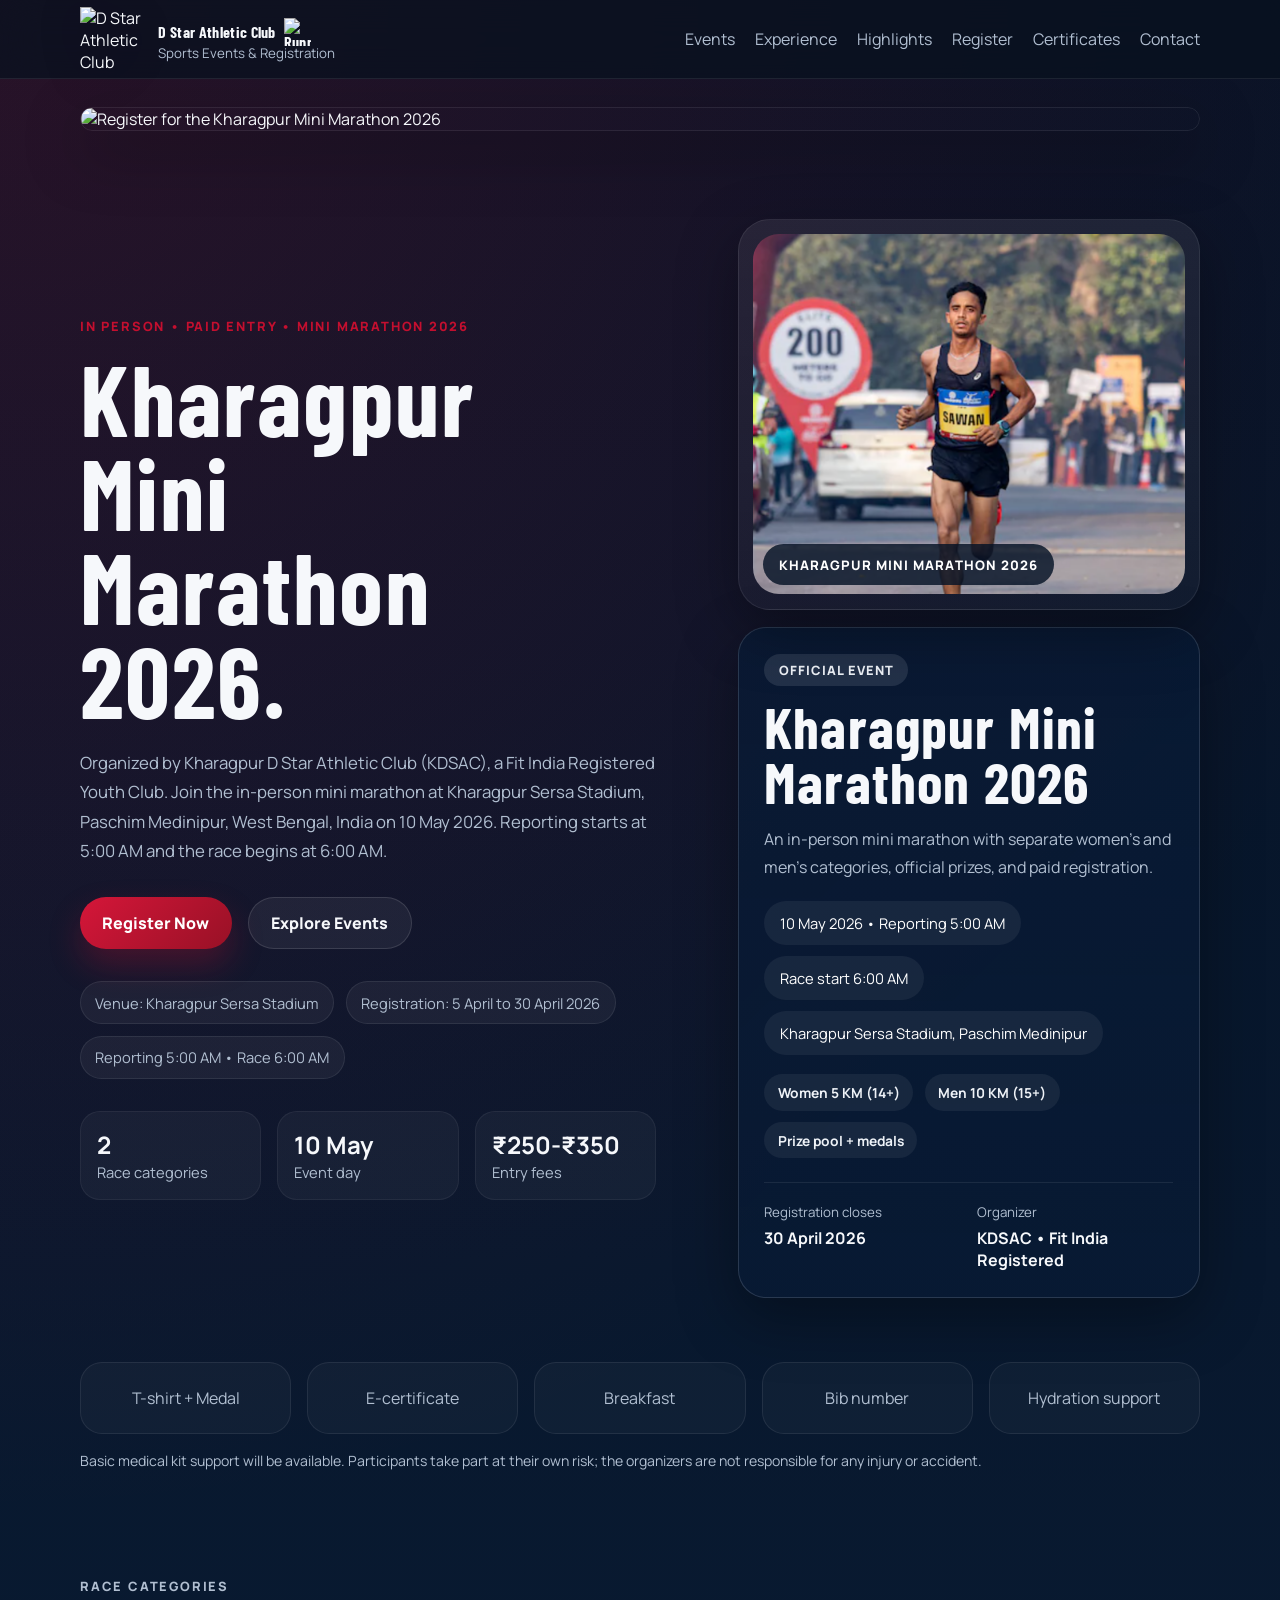
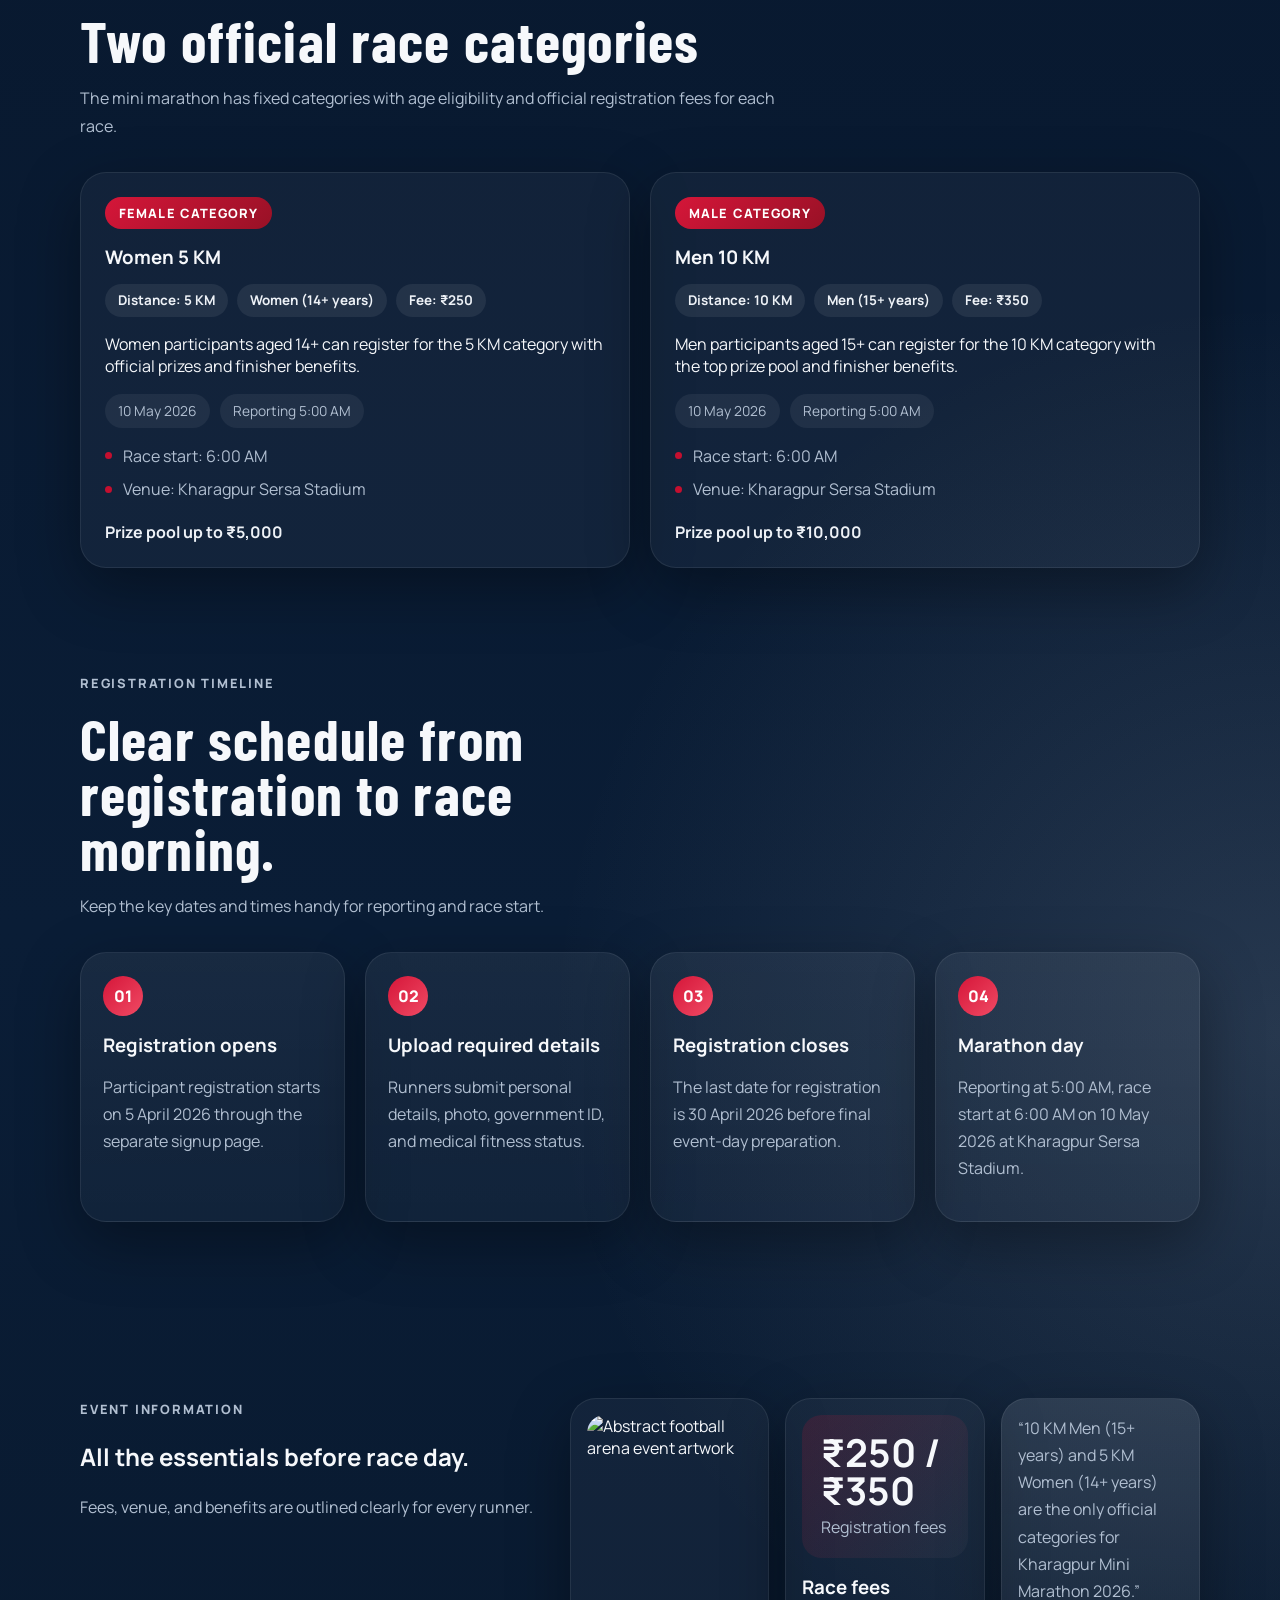
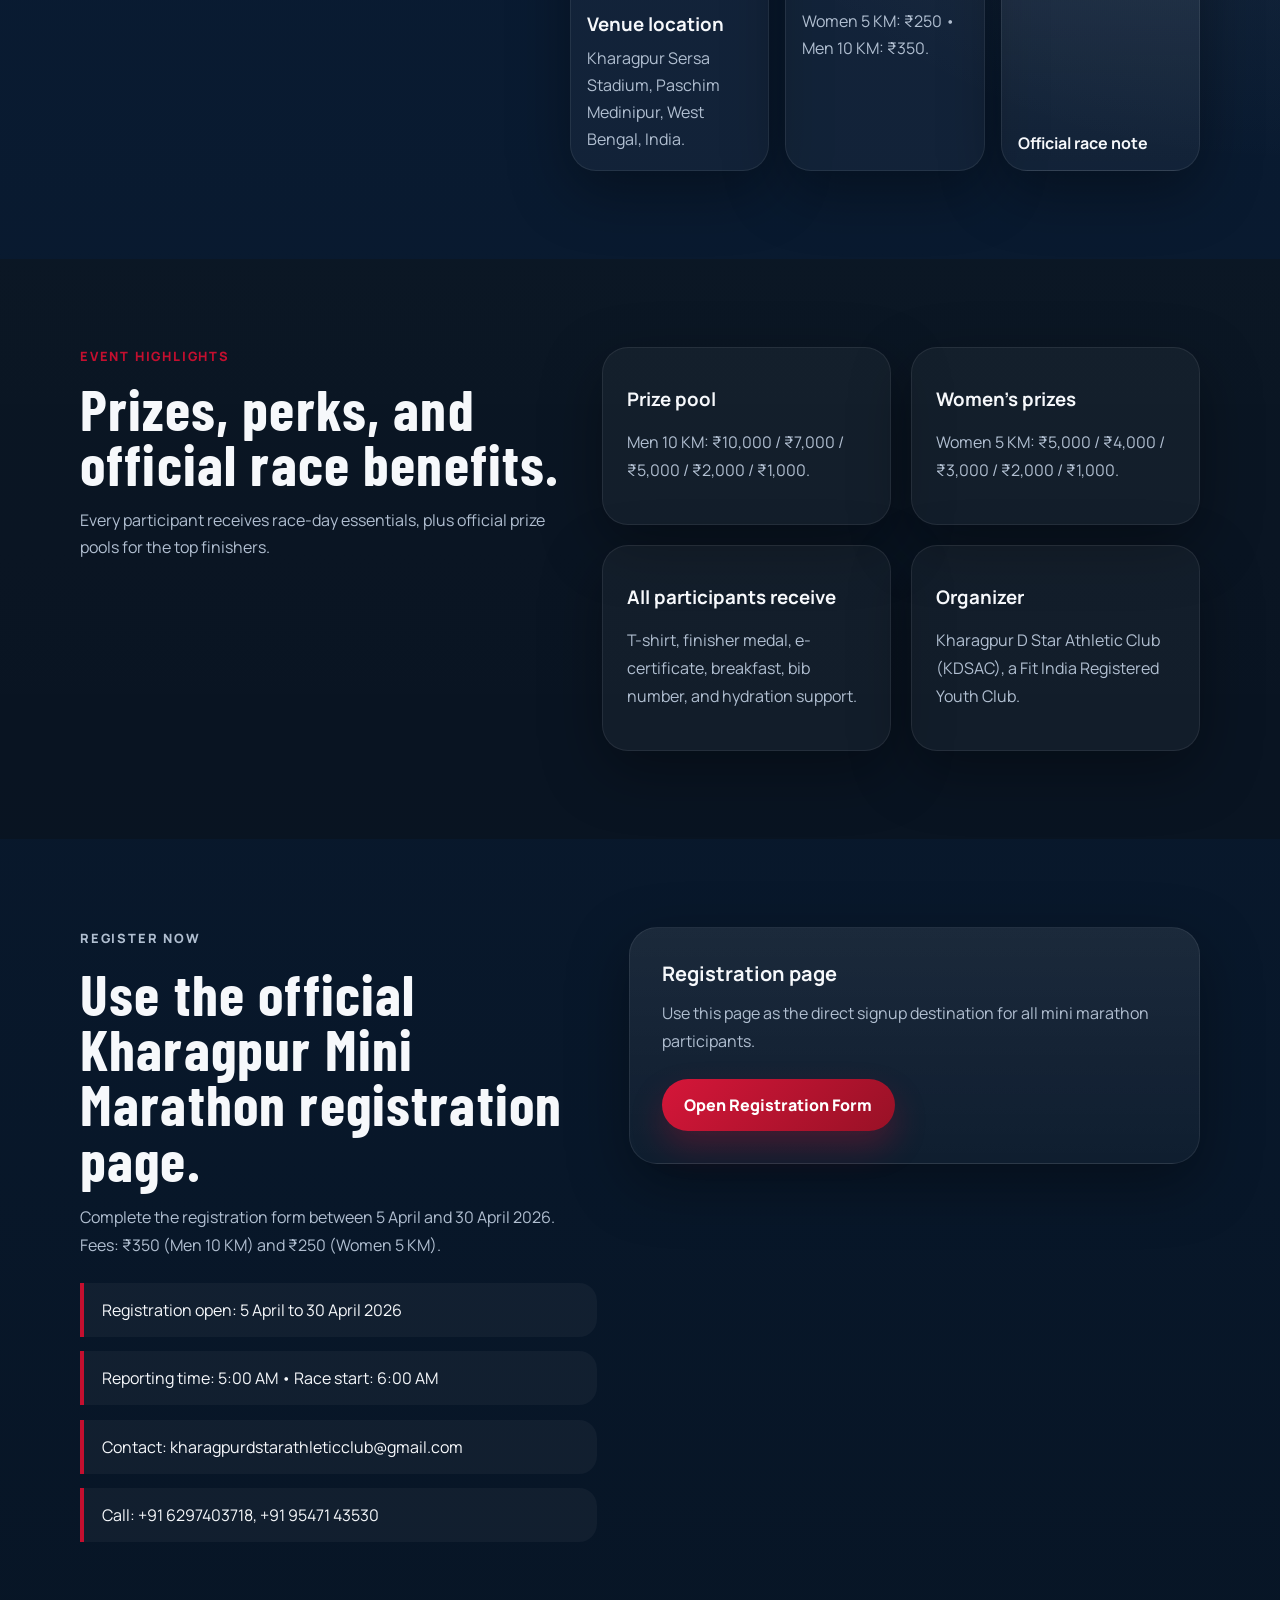
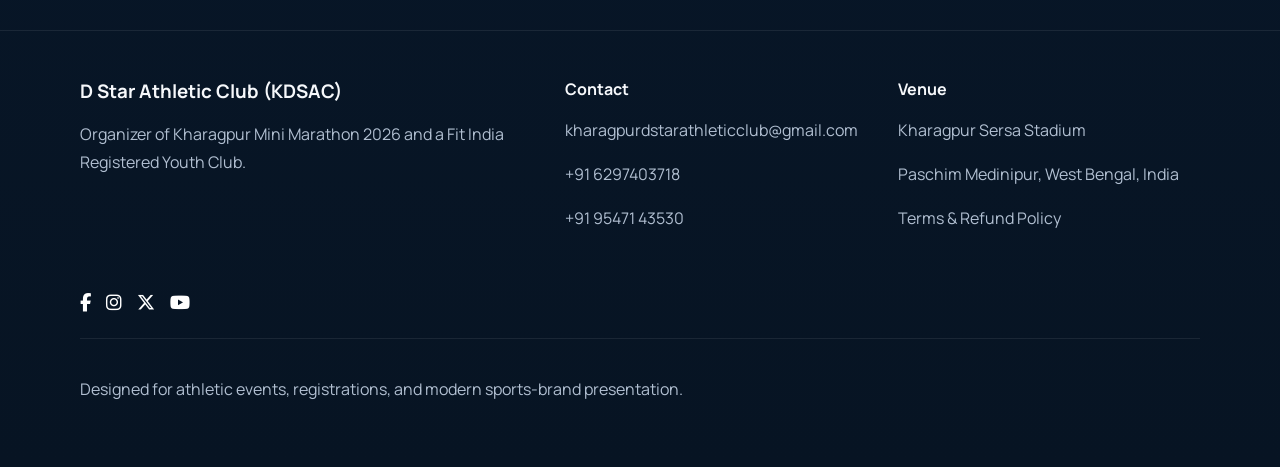
==== commit 64379492: "updated social link" ====
--- a/index.html
+++ b/index.html
@@ -33,6 +33,7 @@
     <link rel="canonical" href="https://kdsac.in/" />
     <meta property="og:url" content="https://kdsac.in/" />
     <meta name="twitter:url" content="https://kdsac.in/" />
+    <link rel="stylesheet" href="https://cdnjs.cloudflare.com/ajax/libs/font-awesome/6.5.0/css/all.min.css">
     <script type="application/ld+json">
       {
         "@context": "https://schema.org",
@@ -65,6 +66,23 @@
       rel="stylesheet"
     />
     <link rel="stylesheet" href="./styles.css" />
+    <style>
+      .social-icons {
+  margin-top: 10px;
+}
+
+.social-icons a {
+  display: inline-block;
+  margin-right: 12px;
+  font-size: 18px;
+  color: #ffffff;
+  transition: 0.3s;
+}
+
+.social-icons a:hover {
+  color: #01c4a7;
+}
+    </style>
   </head>
   <body>
     <header class="site-header">
@@ -140,7 +158,7 @@
             <div class="hero-visual-shell">
               <img
                 class="hero-visual"
-                src="https://cdn.britannica.com/15/257915-050-B3391057/Noah-Lyles-gold-medal-win-Mens-Relay-World-Athletics-Championships-Budapest-2023.jpg"
+                src="/assets/running.png"
                 alt="Athlete celebrating a track victory"
               />
               <div class="hero-visual-badge">Kharagpur Mini Marathon 2026</div>
@@ -407,11 +425,19 @@
           <h4>Venue</h4>
           <p>Kharagpur Sersa Stadium</p>
           <p>Paschim Medinipur, West Bengal, India</p>
+          <p><a href="./terms.html">Terms & Refund Policy</a></p>
+        </div>
+        <div class="social-icons">
+          <a href="https://www.facebook.com/people/Kharagpur-D-Star-Athletic-Club-kdsac/61574268102280/" target="_blank"><i class="fab fa-facebook-f"></i></a>
+          <a href="#" target="_blank"><i class="fab fa-instagram"></i></a>
+          <a href="#" target="_blank"><i class="fab fa-x-twitter"></i></a>
+          <a href="#" target="_blank"><i class="fab fa-youtube"></i></a>
         </div>
       </div>
       <div class="container footer-bottom">
         <p>Designed for athletic events, registrations, and modern sports-brand presentation.</p>
       </div>
+      
     </footer>
 
     <script type="module" src="./script.js"></script>
--- a/styles.css
+++ b/styles.css
@@ -1112,11 +1112,17 @@
 }
 
 .admin-section .container {
-  width: min(1440px, calc(100% - 2rem));
+  width: calc(100% - 2rem);
+  max-width: none;
 }
 
 .admin-page {
   background: #0b1118;
+}
+
+.admin-page .container {
+  width: calc(100% - 2rem);
+  max-width: none;
 }
 
 .admin-page .site-header {
@@ -1287,6 +1293,7 @@
   margin-bottom: 1.5rem;
 }
 
+
 .bulk-select {
   display: flex;
   align-items: center;
@@ -1522,6 +1529,271 @@
   grid-template-columns: repeat(2, minmax(0, 1fr));
   gap: 2.5rem;
   align-items: start;
+}
+
+/* Participant card verification: improve small-screen layout */
+@media (max-width: 900px) {
+  .certificate-grid {
+    grid-template-columns: 1fr;
+    gap: 1.5rem;
+  }
+
+  .certificate-card {
+    padding: 1.4rem;
+  }
+
+  .certificate-shell {
+    padding: 1.6rem;
+  }
+
+  .certificate-header {
+    grid-template-columns: 1fr;
+    text-align: center;
+    justify-items: center;
+  }
+
+  .certificate-headline strong {
+    font-size: 1.25rem;
+  }
+
+  .certificate-footer {
+    grid-template-columns: 1fr;
+    gap: 0.8rem;
+    text-align: center;
+  }
+}
+
+/* ----------------------------- */
+/* Participant card verify page  */
+/* ----------------------------- */
+
+.card-verify-page {
+  background:
+    radial-gradient(circle at top left, rgba(34, 197, 94, 0.14), transparent 32%),
+    radial-gradient(circle at right, rgba(14, 165, 233, 0.14), transparent 30%),
+    linear-gradient(180deg, #071423 0%, #08162a 55%, #061326 100%);
+}
+
+.card-verify-section {
+  padding-top: 3.25rem;
+}
+
+.card-verify-grid {
+  display: grid;
+  grid-template-columns: 1.1fr 0.9fr;
+  gap: 2rem;
+  align-items: start;
+}
+
+.card-verify-copy p {
+  color: var(--muted);
+  line-height: 1.75;
+}
+
+.card-verify-card {
+  padding: 1.6rem;
+  border-radius: 26px;
+  border: 1px solid rgba(255, 255, 255, 0.1);
+  background: linear-gradient(180deg, rgba(255, 255, 255, 0.07), rgba(255, 255, 255, 0.03));
+  box-shadow: var(--shadow);
+}
+
+.card-verify-state {
+  padding: 1rem 1.1rem;
+  border-radius: 18px;
+  border: 1px dashed rgba(255, 255, 255, 0.18);
+  background: rgba(6, 12, 22, 0.35);
+}
+
+.card-verify-result {
+  margin-top: 1.2rem;
+}
+
+.card-verify-shell {
+  padding: 2rem;
+  border-radius: 22px;
+  border: 2px solid rgba(255, 255, 255, 0.22);
+  background:
+    radial-gradient(circle at top left, rgba(34, 197, 94, 0.18), transparent 55%),
+    radial-gradient(circle at bottom right, rgba(14, 165, 233, 0.18), transparent 60%),
+    linear-gradient(135deg, rgba(255, 255, 255, 0.1), rgba(255, 255, 255, 0.02));
+  box-shadow: inset 0 0 0 1px rgba(255, 255, 255, 0.08);
+}
+
+.card-verify-header {
+  display: grid;
+  grid-template-columns: auto 1fr;
+  gap: 1rem;
+  align-items: center;
+  margin-bottom: 1.25rem;
+}
+
+.card-verify-logo {
+  width: 78px;
+  height: 78px;
+  border-radius: 18px;
+  background: rgba(255, 255, 255, 0.08);
+  display: grid;
+  place-items: center;
+  border: 1px solid rgba(255, 255, 255, 0.18);
+}
+
+.card-verify-logo img {
+  width: 58px;
+  height: 58px;
+  object-fit: contain;
+}
+
+.card-verify-headline {
+  display: grid;
+  gap: 0.25rem;
+}
+
+.card-verify-headline strong {
+  font-size: 1.35rem;
+  letter-spacing: 0.02em;
+}
+
+.card-verify-body {
+  text-align: center;
+  display: grid;
+  gap: 0.6rem;
+  padding: 1.4rem 1rem;
+  border: 1px dashed rgba(255, 255, 255, 0.22);
+  border-radius: 18px;
+  background: rgba(255, 255, 255, 0.02);
+}
+
+.card-verify-body h3 {
+  margin: 0;
+  font-family: "Barlow Condensed", sans-serif;
+  letter-spacing: 0.08em;
+  text-transform: uppercase;
+}
+
+.card-verify-name {
+  margin: 0;
+  font-size: 1.5rem;
+  font-weight: 900;
+}
+
+.card-verify-meta,
+.card-verify-reg {
+  margin: 0;
+  color: rgba(255, 255, 255, 0.75);
+  font-weight: 700;
+}
+
+/* keep reg no as plain text on public verify page */
+.card-verify-reg {
+  cursor: default;
+  text-decoration: none;
+}
+
+.card-details-card {
+  max-width: 920px;
+}
+
+.card-details-grid {
+  display: grid;
+  grid-template-columns: 260px 1fr;
+  gap: 1.2rem;
+  align-items: start;
+}
+
+.card-details-photo img {
+  width: 100%;
+  height: auto;
+  aspect-ratio: 3 / 4;
+  object-fit: cover;
+  border-radius: 16px;
+  border: 1px solid rgba(255, 255, 255, 0.12);
+  background: rgba(255, 255, 255, 0.06);
+}
+
+.card-details-body h3 {
+  margin: 0 0 0.75rem;
+}
+
+.card-details-list {
+  display: grid;
+  gap: 0.7rem;
+}
+
+.card-details-item {
+  display: grid;
+  gap: 0.2rem;
+  padding: 0.85rem 0.95rem;
+  border-radius: 16px;
+  border: 1px solid rgba(255, 255, 255, 0.10);
+  background: rgba(6, 12, 22, 0.35);
+}
+
+.card-details-item span {
+  color: rgba(255, 255, 255, 0.62);
+  font-size: 0.85rem;
+  font-weight: 800;
+  letter-spacing: 0.06em;
+  text-transform: uppercase;
+}
+
+.card-details-item strong {
+  font-size: 1rem;
+  color: rgba(255, 255, 255, 0.92);
+}
+
+@media (max-width: 900px) {
+  .card-details-grid {
+    grid-template-columns: 1fr;
+  }
+
+  .card-details-photo img {
+    max-height: 48vh;
+  }
+}
+
+.card-verify-footer {
+  margin-top: 1.2rem;
+  display: grid;
+  grid-template-columns: 1fr auto;
+  gap: 1rem;
+  align-items: center;
+}
+
+.card-verify-footer small {
+  display: block;
+  color: rgba(255, 255, 255, 0.6);
+  margin-bottom: 0.35rem;
+}
+
+.card-verify-footer strong {
+  font-size: 1.02rem;
+}
+
+@media (max-width: 900px) {
+  .card-verify-grid {
+    grid-template-columns: 1fr;
+    gap: 1.25rem;
+  }
+
+  .card-verify-card {
+    padding: 1.2rem;
+  }
+
+  .card-verify-shell {
+    padding: 1.4rem;
+  }
+
+  .card-verify-header {
+    grid-template-columns: 1fr;
+    justify-items: center;
+    text-align: center;
+  }
+
+  .card-verify-footer {
+    grid-template-columns: 1fr;
+    text-align: center;
+  }
 }
 
 .certificate-card {
@@ -1917,3 +2189,5 @@
     margin-top: 0.8rem;
   }
 }
+
+
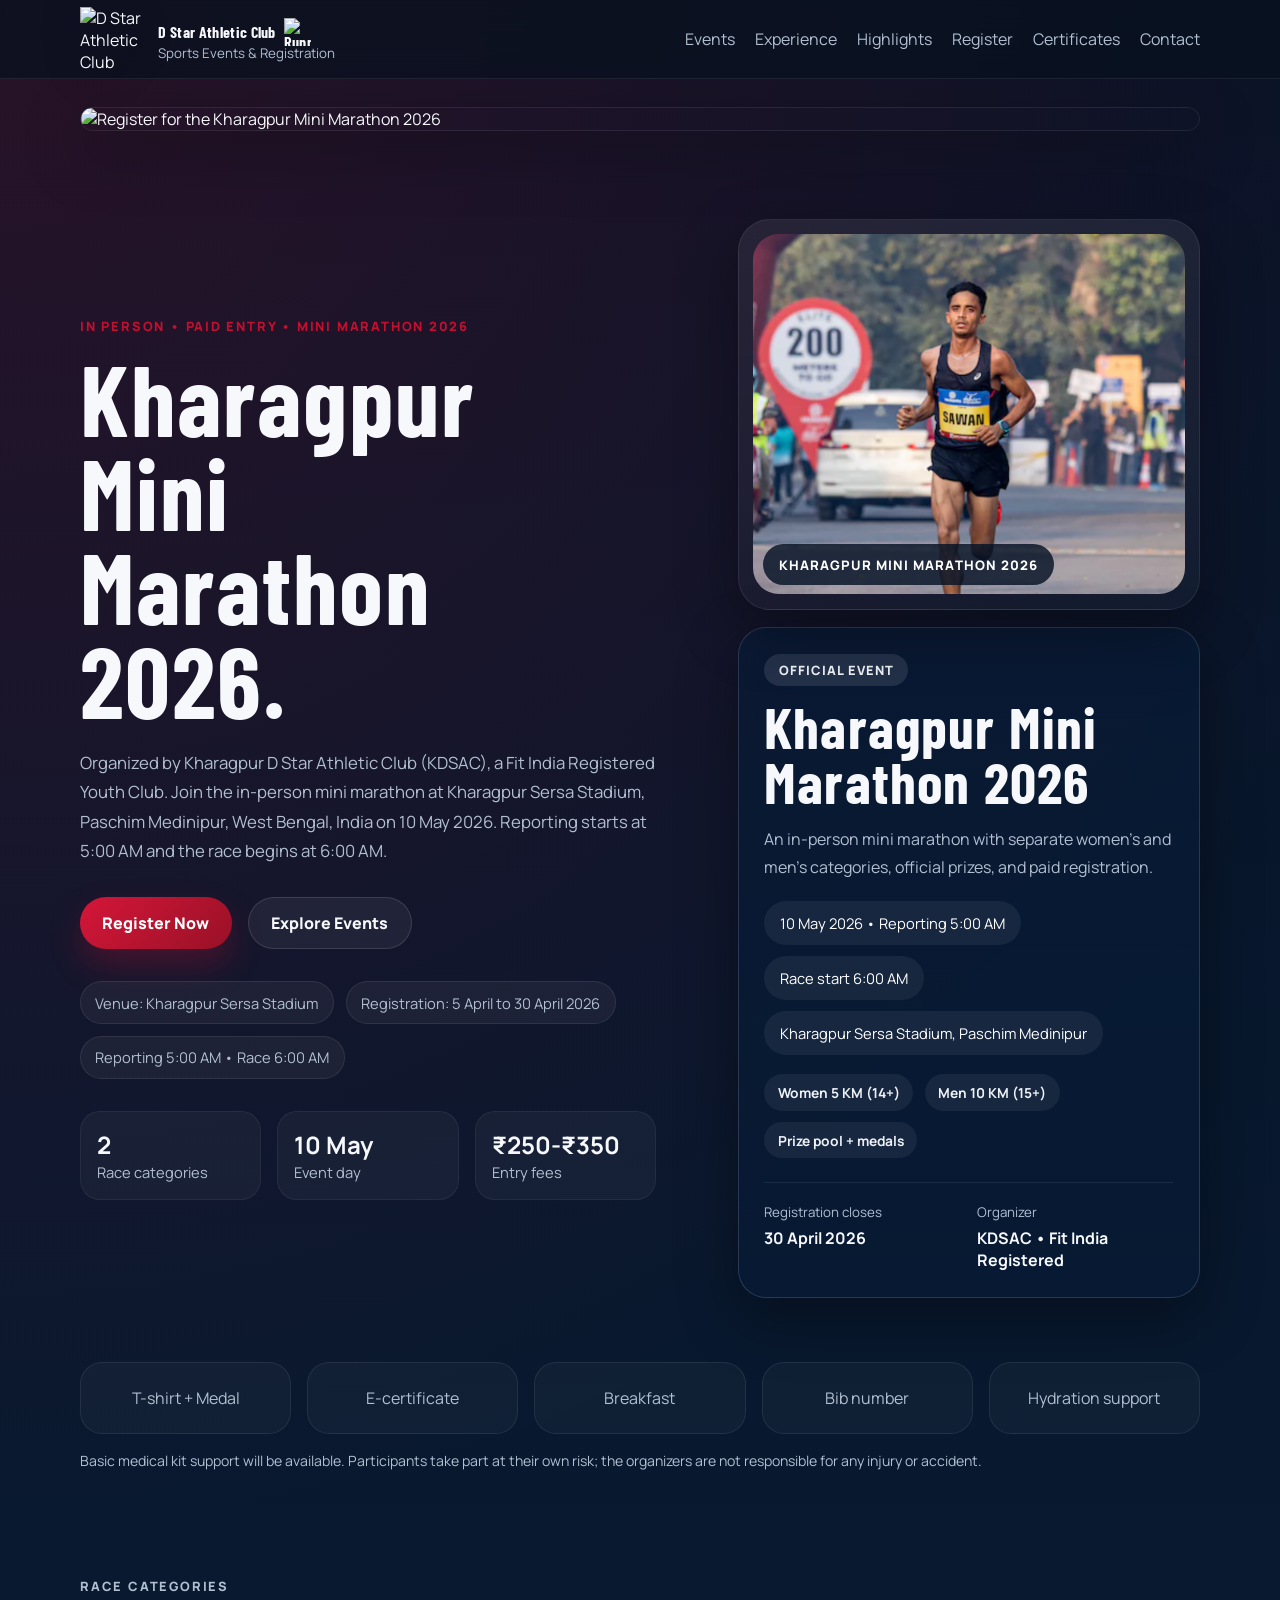
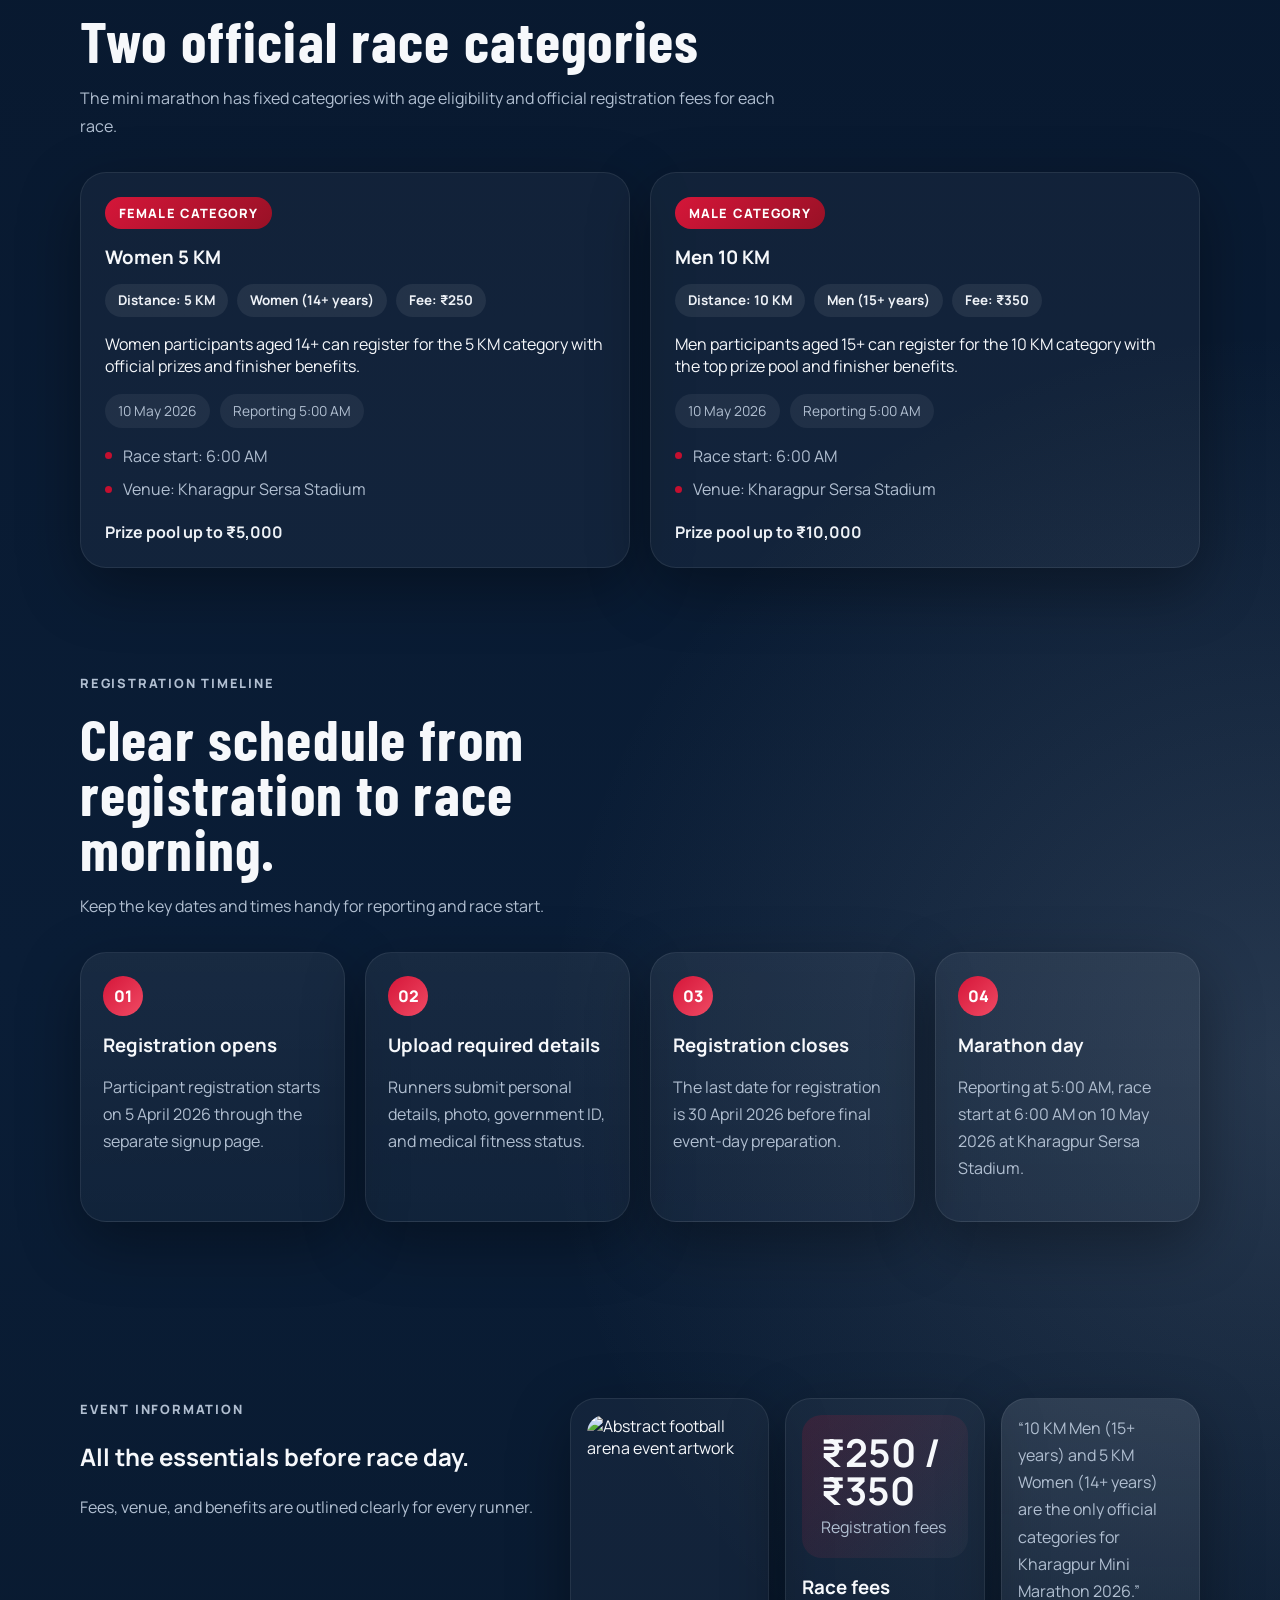
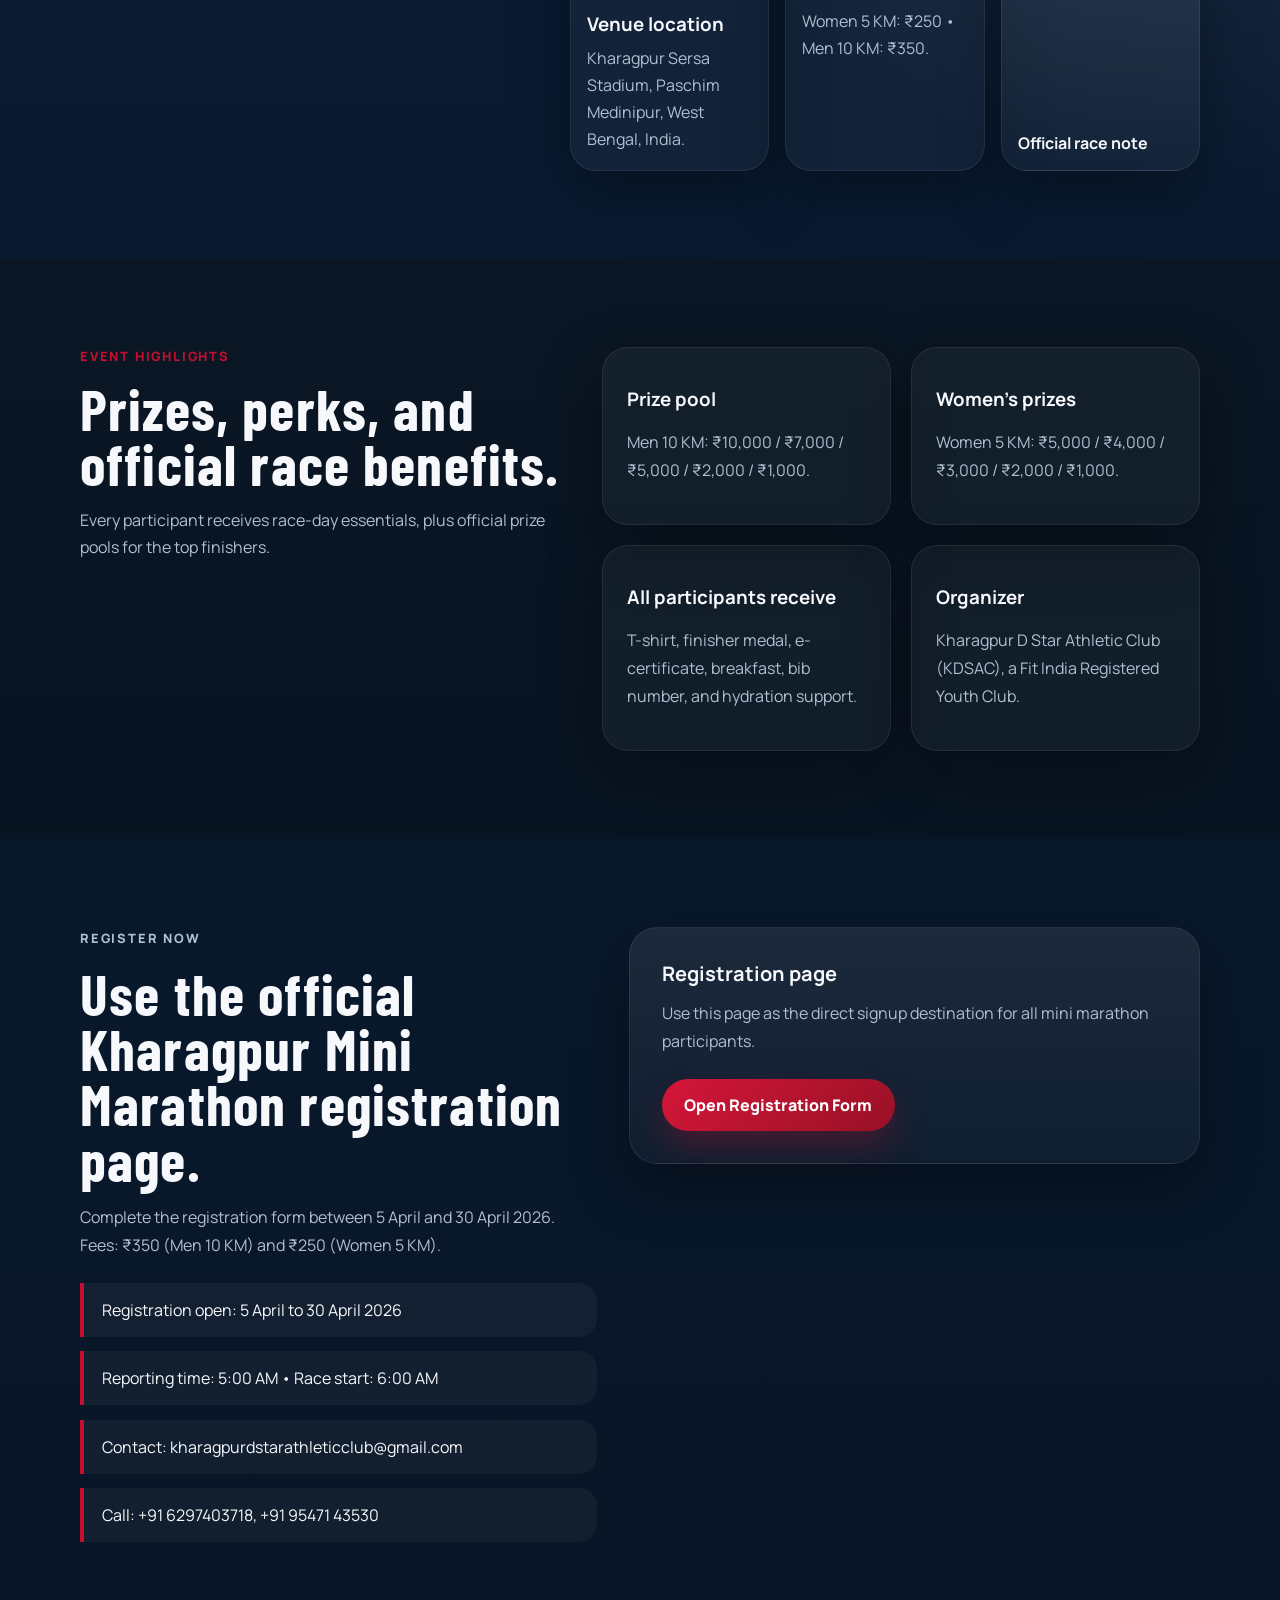
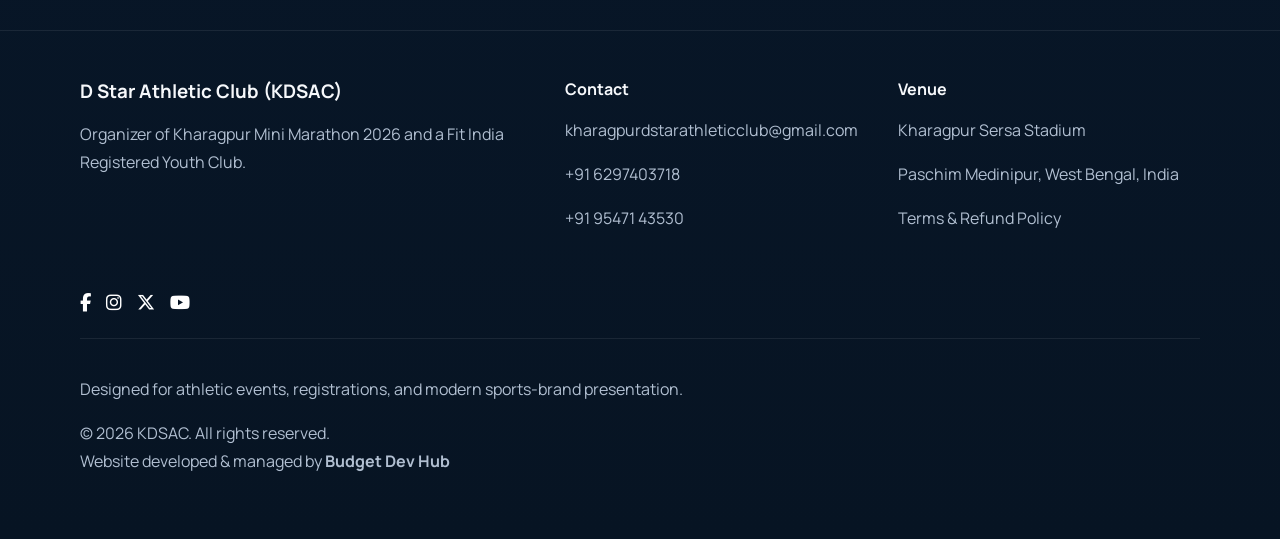
==== commit 55a901e9: "added developed credit" ====
--- a/index.html
+++ b/index.html
@@ -435,8 +435,16 @@
         </div>
       </div>
       <div class="container footer-bottom">
-        <p>Designed for athletic events, registrations, and modern sports-brand presentation.</p>
+        <p>
+          Designed for athletic events, registrations, and modern sports-brand presentation. <br>
+          <p>
+            © 2026 KDSAC. All rights reserved. <br>
+            Website developed & managed by 
+            <a href="https://budgetdevhub.in" target="_blank"><b>Budget Dev Hub</b></a>
+          </p>
+        </p>
       </div>
+    
       
     </footer>
 
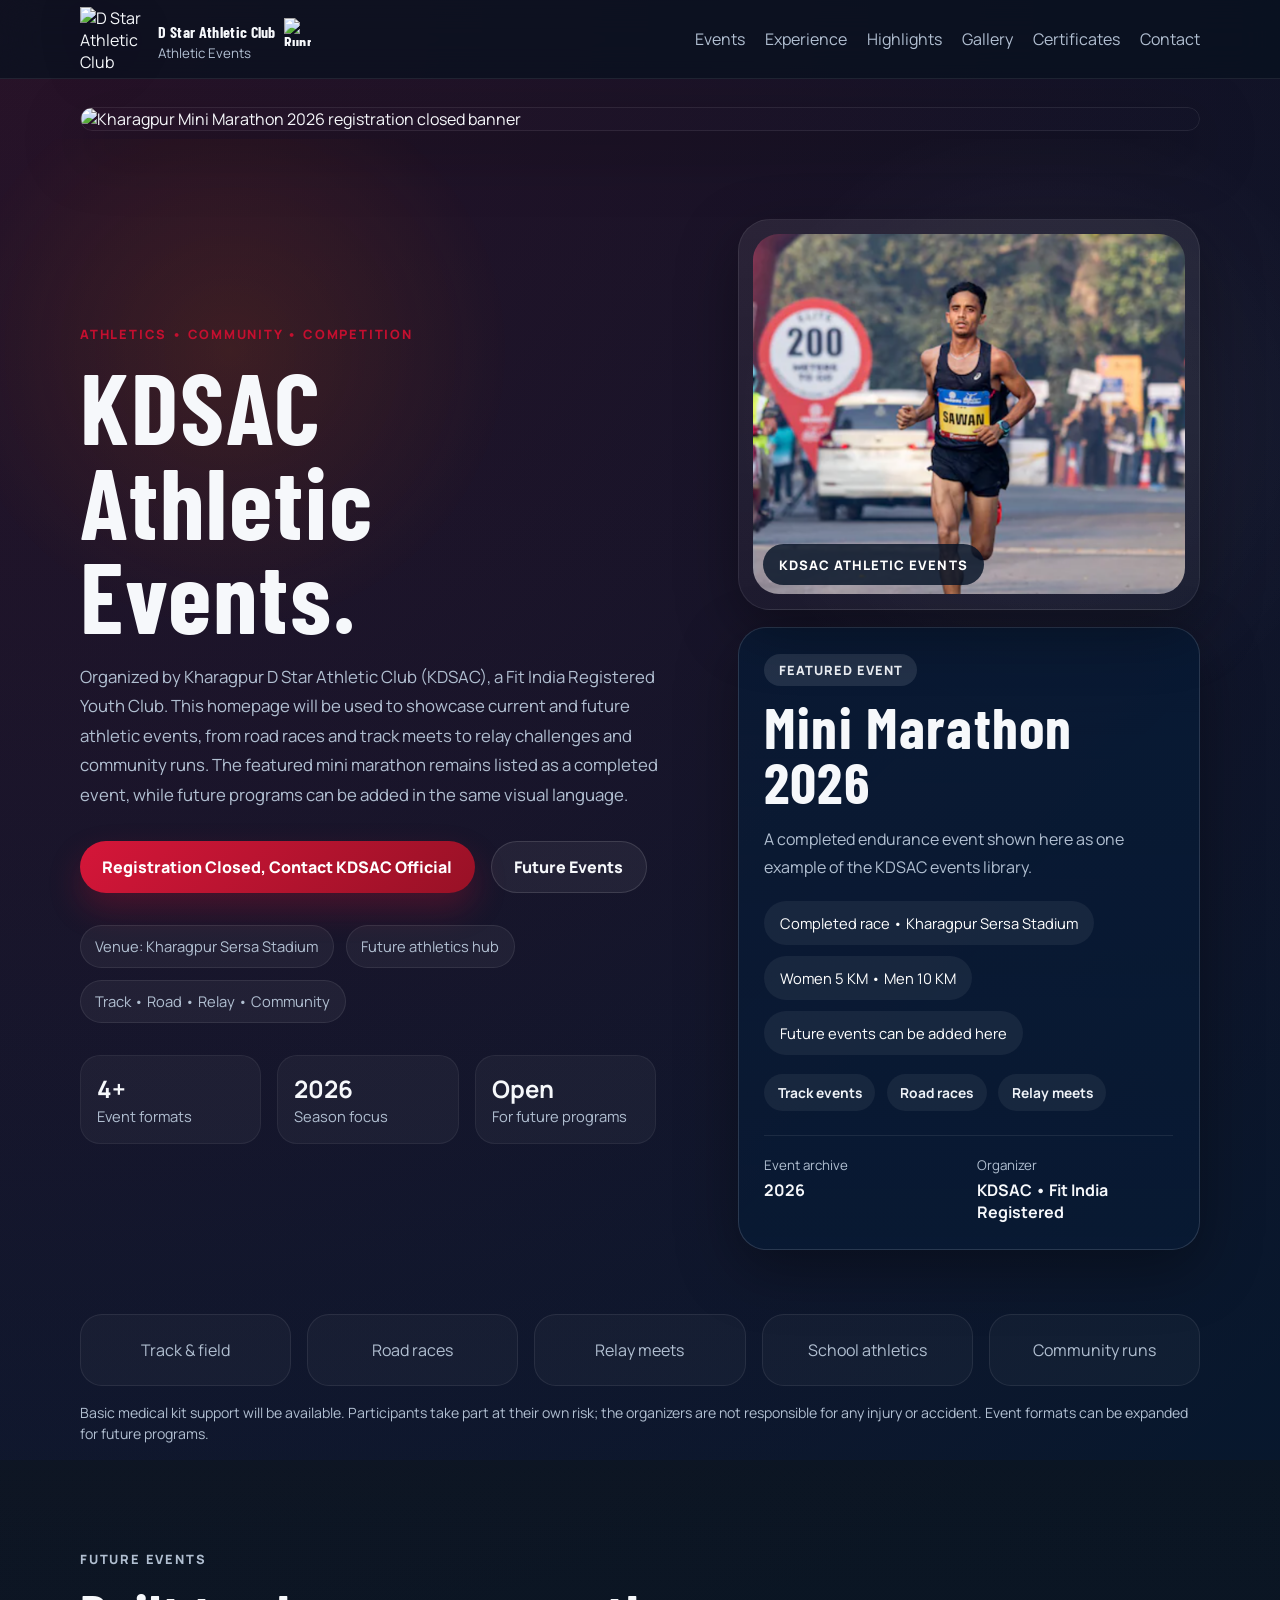
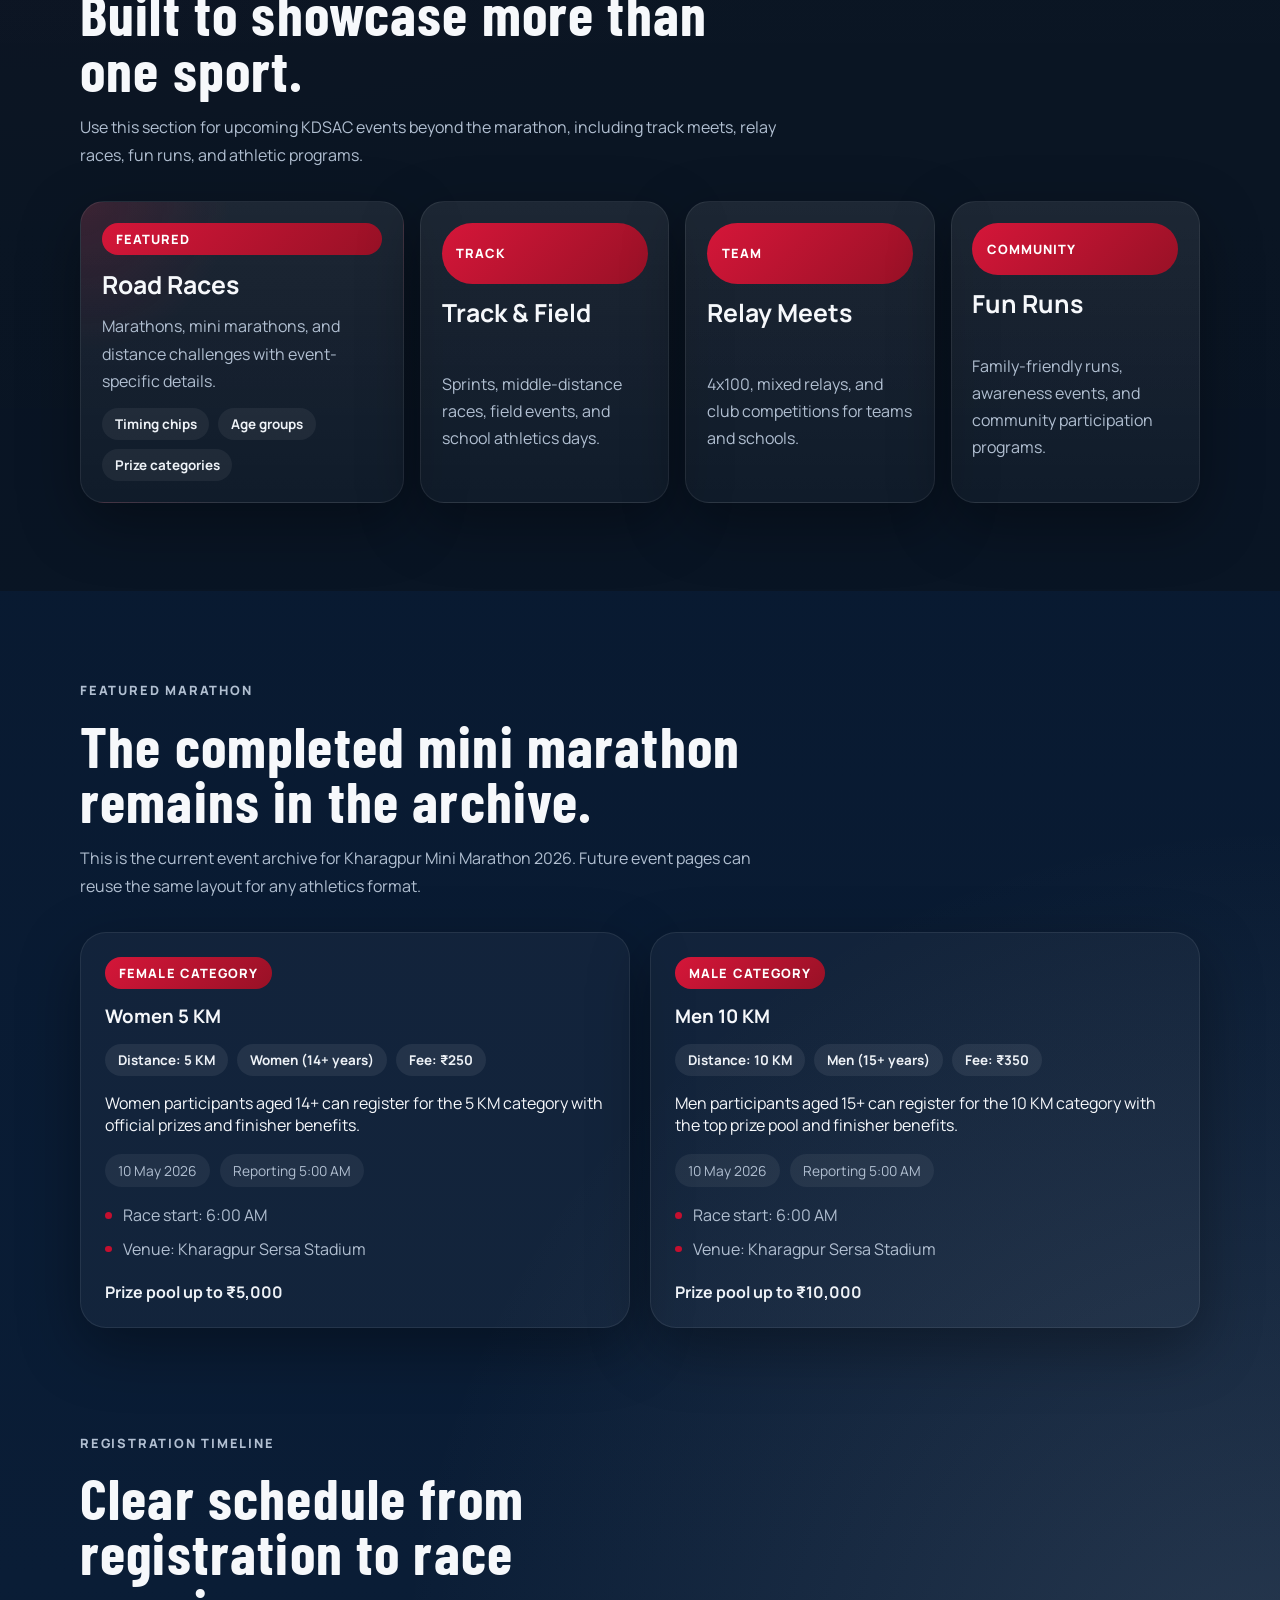
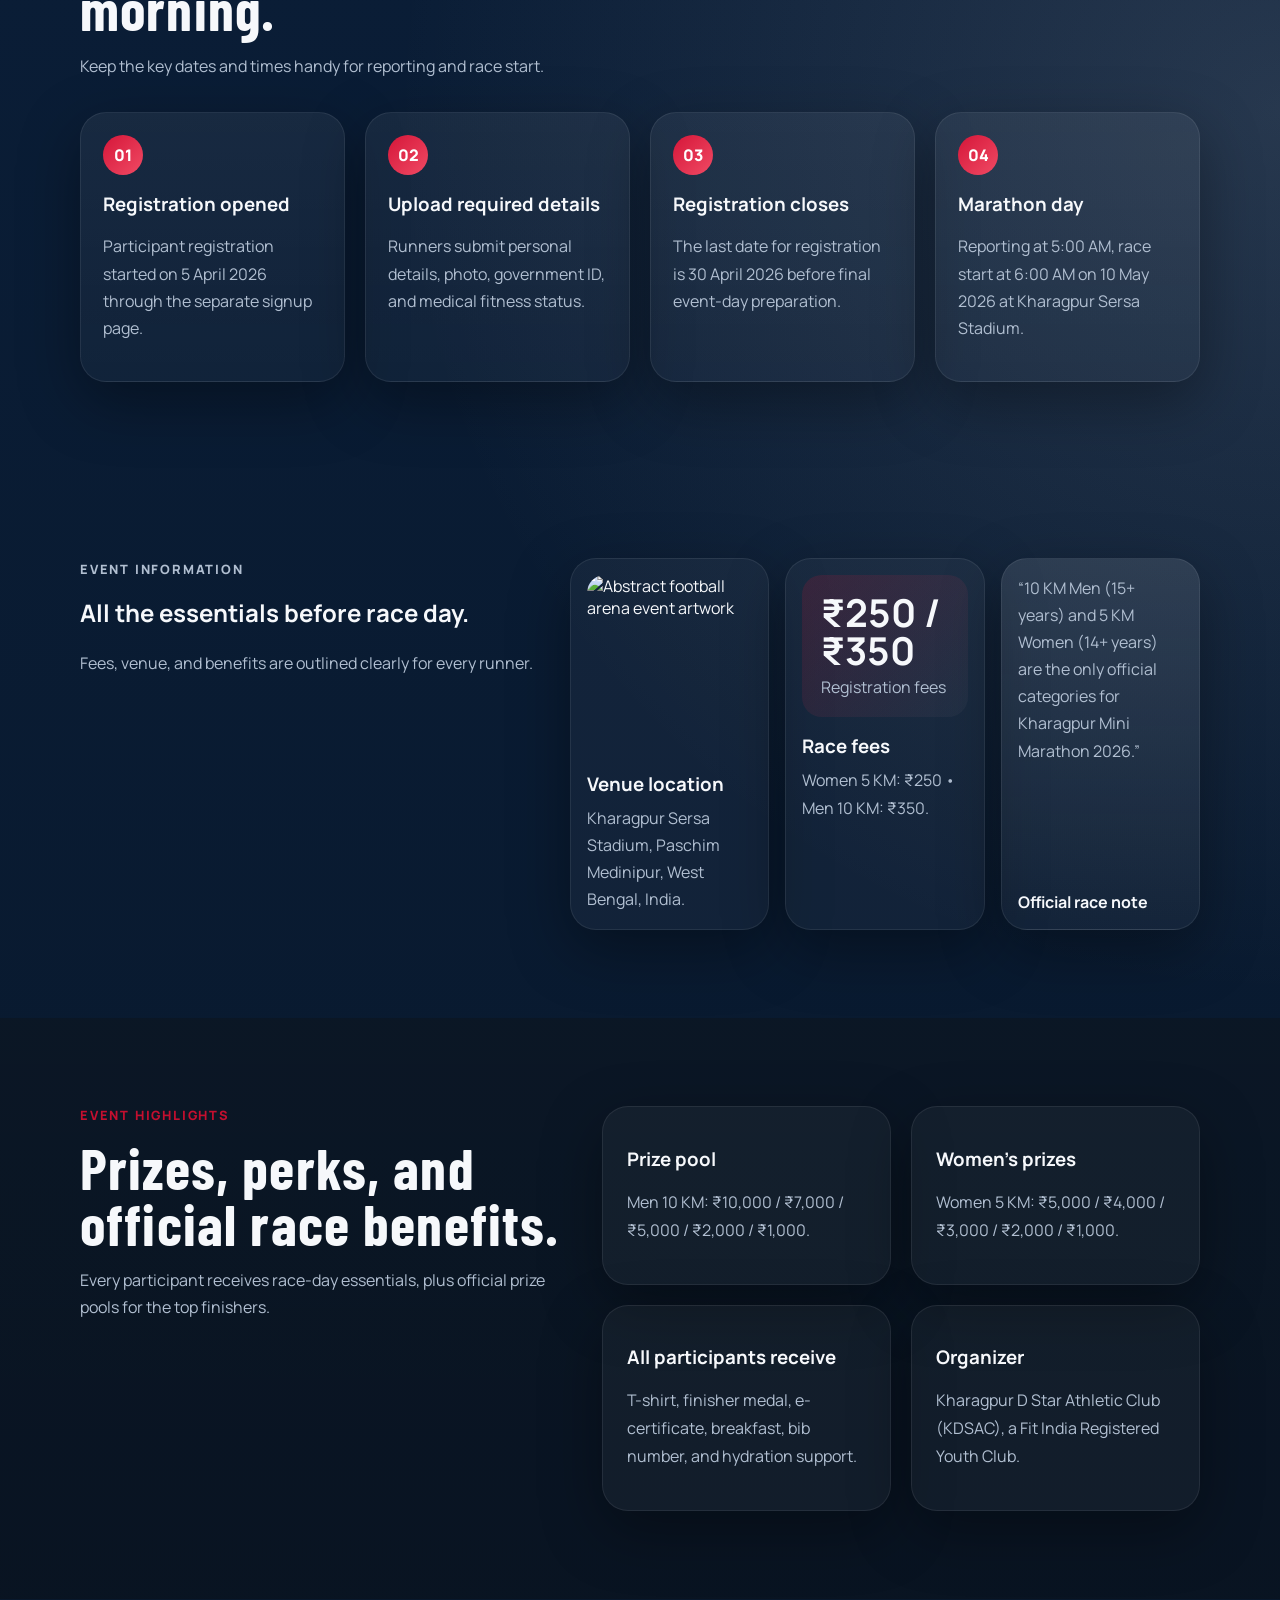
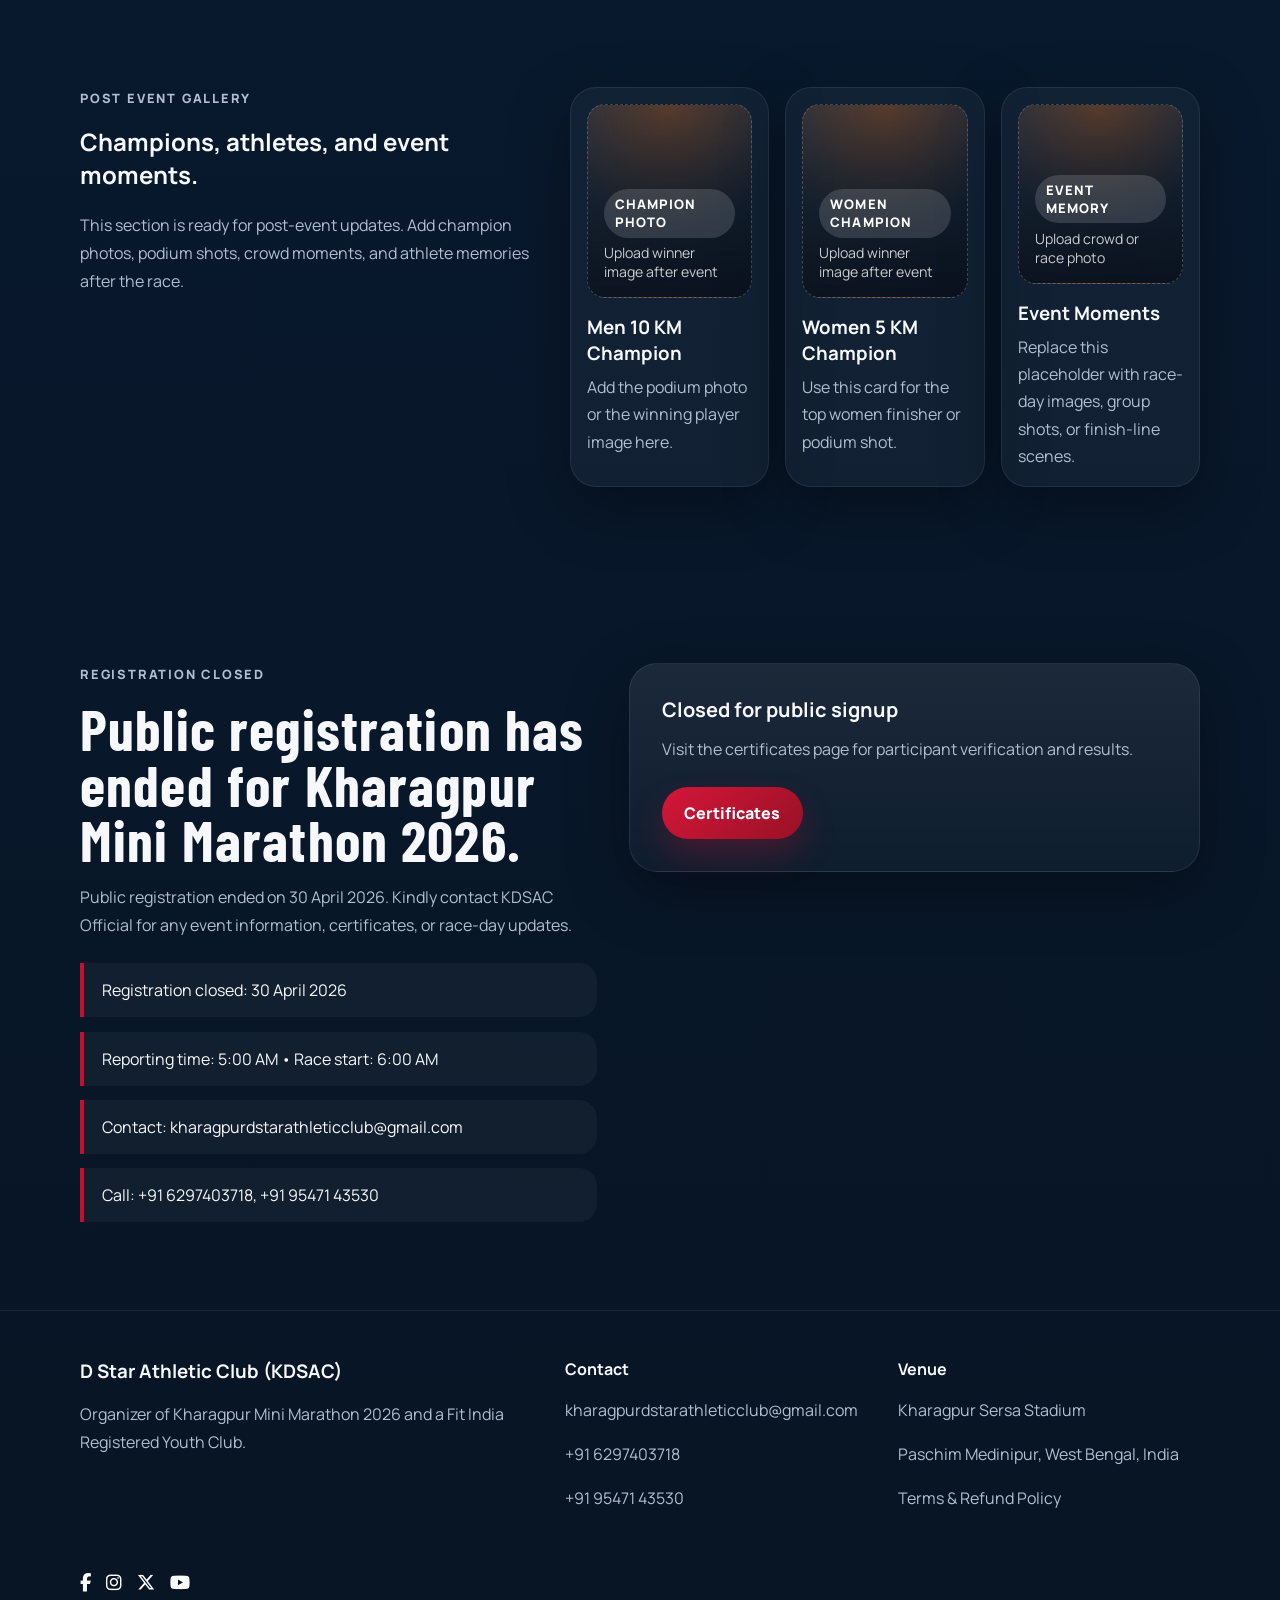
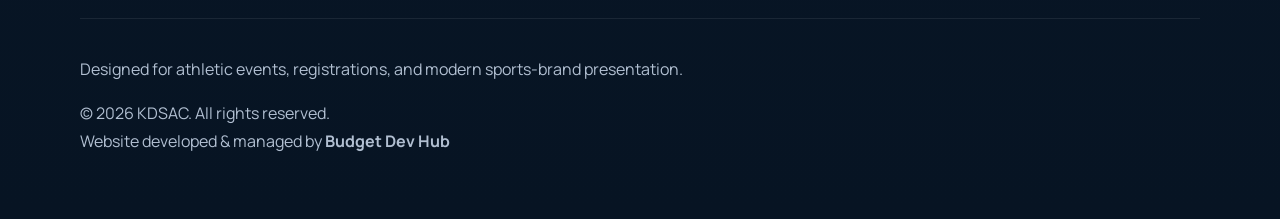
==== commit cac5ff9d: "Update site for closed registrations and future events" ====
--- a/index.html
+++ b/index.html
@@ -3,30 +3,30 @@
   <head>
     <meta charset="UTF-8" />
     <meta name="viewport" content="width=device-width, initial-scale=1.0" />
-    <title>Kharagpur Mini Marathon 2026</title>
+    <title>KDSAC Athletic Events | Kharagpur Mini Marathon 2026</title>
     <meta
       name="description"
-      content="Register for the Kharagpur Mini Marathon 2026 at Kharagpur Sersa Stadium, Paschim Medinipur, West Bengal, India."
+      content="KDSAC Athletic Events hub for Kharagpur Mini Marathon 2026 and future track, relay, running, and community sports events."
     />
     <meta
       name="keywords"
-      content="Kharagpur Mini Marathon 2026, Kharagpur D Star Athletic Club, KDSAC, Fit India Registered Youth Club, Kharagpur marathon, Paschim Medinipur marathon, West Bengal marathon, marathon registration, women 5 km, men 10 km"
+      content="KDSAC Athletic Events, Kharagpur Mini Marathon 2026, Kharagpur D Star Athletic Club, KDSAC, Fit India Registered Youth Club, track events, relay, marathon, running events"
     />
     <meta name="author" content="D Star Athletic Club" />
     <meta name="robots" content="index, follow" />
     <meta property="og:type" content="website" />
-    <meta property="og:title" content="Kharagpur Mini Marathon 2026 | D Star Athletic Club" />
+    <meta property="og:title" content="KDSAC Athletic Events | D Star Athletic Club" />
     <meta
       property="og:description"
-      content="Official event page for Kharagpur Mini Marathon 2026 with venue details, race categories, fees, prizes, and registration information."
+      content="Official KDSAC athletic events hub for marathon, track, relay, and community sports events."
     />
     <meta property="og:site_name" content="D Star Athletic Club" />
     <meta property="og:image" content="./assets/logo.png" />
     <meta name="twitter:card" content="summary_large_image" />
-    <meta name="twitter:title" content="Kharagpur Mini Marathon 2026 | D Star Athletic Club" />
+    <meta name="twitter:title" content="KDSAC Athletic Events | D Star Athletic Club" />
     <meta
       name="twitter:description"
-      content="Official marathon event page for Kharagpur Mini Marathon 2026."
+      content="Official KDSAC athletic events hub for marathon, track, relay, and community sports events."
     />
     <meta name="twitter:image" content="./assets/logo.png" />
     <link rel="icon" href="./assets/logo.png" type="image/png" />
@@ -38,8 +38,8 @@
       {
         "@context": "https://schema.org",
         "@type": "SportsEvent",
-        "name": "Kharagpur Mini Marathon 2026",
-        "description": "Official in-person paid mini marathon organized by Kharagpur D Star Athletic Club (Fit India Registered Youth Club) with Women 5 KM and Men 10 KM categories.",
+        "name": "KDSAC Athletic Events",
+        "description": "Official athletic events hub organized by Kharagpur D Star Athletic Club (Fit India Registered Youth Club) featuring marathon, track, relay, and community sports events. Public registration closed on 30 April 2026 for the featured marathon.",
         "eventAttendanceMode": "https://schema.org/OfflineEventAttendanceMode",
         "eventStatus": "https://schema.org/EventScheduled",
         "startDate": "2026-05-10T06:00:00+05:30",
@@ -91,7 +91,7 @@
           <img class="brand-logo" src="./assets/logo.png" alt="D Star Athletic Club logo" />
           <span class="brand-text">
             <strong>D Star Athletic Club <img class="brand-runner-image" src="./run.png" alt="Running athlete" /></strong>
-            <small>Sports Events & Registration</small>
+            <small>Athletic Events</small>
           </span>
         </a>
         <button class="menu-toggle" id="menuToggle" aria-expanded="false" aria-controls="siteNav" aria-label="Open menu">
@@ -103,7 +103,7 @@
           <a href="#events">Events</a>
           <a href="#experience">Experience</a>
           <a href="#highlights">Highlights</a>
-          <a href="./register.html">Register</a>
+          <a href="#gallery">Gallery</a>
           <a href="./certificate.html">Certificates</a>
           <a href="#contact">Contact</a>
         </nav>
@@ -113,43 +113,45 @@
     <main id="top">
       <section class="promo-banner" aria-label="Marathon registration banner">
         <div class="container">
-          <a class="banner-link" href="./register.html">
-            <img src="./assets/banner.png" alt="Register for the Kharagpur Mini Marathon 2026" />
+          <a class="banner-link" href="./certificate.html">
+            <img src="./assets/banner.png" alt="Kharagpur Mini Marathon 2026 registration closed banner" />
           </a>
         </div>
       </section>
       <section class="hero">
         <div class="container hero-grid">
           <div class="hero-copy">
-            <p class="eyebrow">In Person • Paid Entry • Mini Marathon 2026</p>
-            <h1>Kharagpur Mini Marathon 2026.</h1>
+            <p class="eyebrow">Athletics • Community • Competition</p>
+            <h1>KDSAC Athletic Events.</h1>
             <p class="hero-text">
               Organized by Kharagpur D Star Athletic Club (KDSAC), a Fit India
-              Registered Youth Club. Join the in-person mini marathon at Kharagpur
-              Sersa Stadium, Paschim Medinipur, West Bengal, India on 10 May 2026.
-              Reporting starts at 5:00 AM and the race begins at 6:00 AM.
+              Registered Youth Club. This homepage will be used to showcase
+              current and future athletic events, from road races and track meets
+              to relay challenges and community runs. The featured mini marathon
+              remains listed as a completed event, while future programs can be
+              added in the same visual language.
             </p>
             <div class="hero-actions">
-              <a class="button button-primary" href="./register.html">Register Now</a>
-              <a class="button button-secondary" href="#events">Explore Events</a>
+              <a class="button button-primary" href="#register">Registration Closed, Contact KDSAC Official</a>
+              <a class="button button-secondary" href="#future-events">Future Events</a>
             </div>
             <div class="trust-row">
               <span>Venue: Kharagpur Sersa Stadium</span>
-              <span>Registration: 5 April to 30 April 2026</span>
-              <span>Reporting 5:00 AM • Race 6:00 AM</span>
+              <span>Future athletics hub</span>
+              <span>Track • Road • Relay • Community</span>
             </div>
             <div class="hero-stats">
               <div>
-                <strong>2</strong>
-                <span>Race categories</span>
-              </div>
-              <div>
-                <strong>10 May</strong>
-                  <span>Event day</span>
-              </div>
-              <div>
-                <strong>₹250-₹350</strong>
-                <span>Entry fees</span>
+                <strong>4+</strong>
+                <span>Event formats</span>
+              </div>
+              <div>
+                <strong>2026</strong>
+                  <span>Season focus</span>
+              </div>
+              <div>
+                <strong>Open</strong>
+                <span>For future programs</span>
               </div>
             </div>
           </div>
@@ -159,31 +161,31 @@
               <img
                 class="hero-visual"
                 src="/assets/running.png"
-                alt="Athlete celebrating a track victory"
+                alt="Athlete celebrating a victory"
               />
-              <div class="hero-visual-badge">Kharagpur Mini Marathon 2026</div>
+              <div class="hero-visual-badge">KDSAC Athletic Events</div>
             </div>
             <div class="floating-card hero-event-card">
-              <span class="chip">Official Event</span>
-              <h2>Kharagpur Mini Marathon 2026</h2>
-              <p>
-                An in-person mini marathon with separate women’s and men’s
-                categories, official prizes, and paid registration.
+              <span class="chip">Featured Event</span>
+              <h2>Mini Marathon 2026</h2>
+              <p>
+                A completed endurance event shown here as one example of the
+                KDSAC events library.
               </p>
               <ul class="event-meta">
-                <li>10 May 2026 • Reporting 5:00 AM</li>
-                <li>Race start 6:00 AM</li>
-                <li>Kharagpur Sersa Stadium, Paschim Medinipur</li>
+                <li>Completed race • Kharagpur Sersa Stadium</li>
+                <li>Women 5 KM • Men 10 KM</li>
+                <li>Future events can be added here</li>
               </ul>
               <div class="hero-card-highlights">
-                <span>Women 5 KM (14+)</span>
-                <span>Men 10 KM (15+)</span>
-                <span>Prize pool + medals</span>
+                <span>Track events</span>
+                <span>Road races</span>
+                <span>Relay meets</span>
               </div>
               <div class="panel-footer">
                 <div>
-                  <small>Registration closes</small>
-                  <strong>30 April 2026</strong>
+                  <small>Event archive</small>
+                  <strong>2026</strong>
                 </div>
                 <div>
                   <small>Organizer</small>
@@ -197,28 +199,69 @@
 
       <section class="partner-strip" aria-label="Program strengths">
         <div class="container partner-row">
-          <span>T-shirt + Medal</span>
-          <span>E-certificate</span>
-          <span>Breakfast</span>
-          <span>Bib number</span>
-          <span>Hydration support</span>
+          <span>Track & field</span>
+          <span>Road races</span>
+          <span>Relay meets</span>
+          <span>School athletics</span>
+          <span>Community runs</span>
         </div>
         <div class="container">
           <p class="fine-print">
             Basic medical kit support will be available. Participants take part at their own risk; the
-            organizers are not responsible for any injury or accident.
+            organizers are not responsible for any injury or accident. Event formats can be expanded for future programs.
           </p>
+        </div>
+      </section>
+
+      <section class="section section-dark" id="future-events">
+        <div class="container">
+          <div class="section-heading">
+            <p class="eyebrow">Future Events</p>
+            <h2>Built to showcase more than one sport.</h2>
+            <p>
+              Use this section for upcoming KDSAC events beyond the marathon,
+              including track meets, relay races, fun runs, and athletic programs.
+            </p>
+          </div>
+
+          <div class="future-events-grid">
+            <article class="future-event-card future-event-card-featured">
+              <span class="event-tag">Featured</span>
+              <h3>Road Races</h3>
+              <p>Marathons, mini marathons, and distance challenges with event-specific details.</p>
+              <div class="future-event-meta">
+                <span>Timing chips</span>
+                <span>Age groups</span>
+                <span>Prize categories</span>
+              </div>
+            </article>
+            <article class="future-event-card">
+              <span class="event-tag">Track</span>
+              <h3>Track & Field</h3>
+              <p>Sprints, middle-distance races, field events, and school athletics days.</p>
+            </article>
+            <article class="future-event-card">
+              <span class="event-tag">Team</span>
+              <h3>Relay Meets</h3>
+              <p>4x100, mixed relays, and club competitions for teams and schools.</p>
+            </article>
+            <article class="future-event-card">
+              <span class="event-tag">Community</span>
+              <h3>Fun Runs</h3>
+              <p>Family-friendly runs, awareness events, and community participation programs.</p>
+            </article>
+          </div>
         </div>
       </section>
 
       <section class="section" id="events">
         <div class="container">
           <div class="section-heading">
-            <p class="eyebrow">Race Categories</p>
-            <h2>Two official race categories</h2>
+            <p class="eyebrow">Featured Marathon</p>
+            <h2>The completed mini marathon remains in the archive.</h2>
             <p>
-              The mini marathon has fixed categories with age eligibility and
-              official registration fees for each race.
+              This is the current event archive for Kharagpur Mini Marathon 2026.
+              Future event pages can reuse the same layout for any athletics format.
             </p>
           </div>
 
@@ -283,8 +326,8 @@
           <div class="timeline-grid">
             <article class="timeline-card">
               <span>01</span>
-              <h3>Registration opens</h3>
-              <p>Participant registration starts on 5 April 2026 through the separate signup page.</p>
+              <h3>Registration opened</h3>
+              <p>Participant registration started on 5 April 2026 through the separate signup page.</p>
             </article>
             <article class="timeline-card">
               <span>02</span>
@@ -382,26 +425,71 @@
         </div>
       </section>
 
+      <section class="section gallery-section" id="gallery">
+        <div class="container gallery-grid">
+          <div class="gallery-copy">
+            <p class="eyebrow">Post Event Gallery</p>
+            <h2>Champions, athletes, and event moments.</h2>
+            <p>
+              This section is ready for post-event updates. Add champion photos,
+              podium shots, crowd moments, and athlete memories after the race.
+            </p>
+          </div>
+          <div class="gallery-cards gallery-cards-featured">
+            <article class="gallery-card gallery-card-placeholder">
+              <div class="gallery-placeholder">
+                <span>Champion photo</span>
+                <small>Upload winner image after event</small>
+              </div>
+              <div>
+                <h3>Men 10 KM Champion</h3>
+                <p>Add the podium photo or the winning player image here.</p>
+              </div>
+            </article>
+            <article class="gallery-card gallery-card-placeholder">
+              <div class="gallery-placeholder">
+                <span>Women champion</span>
+                <small>Upload winner image after event</small>
+              </div>
+              <div>
+                <h3>Women 5 KM Champion</h3>
+                <p>Use this card for the top women finisher or podium shot.</p>
+              </div>
+            </article>
+            <article class="gallery-card gallery-card-placeholder">
+              <div class="gallery-placeholder">
+                <span>Event memory</span>
+                <small>Upload crowd or race photo</small>
+              </div>
+              <div>
+                <h3>Event Moments</h3>
+                <p>Replace this placeholder with race-day images, group shots, or finish-line scenes.</p>
+              </div>
+            </article>
+          </div>
+        </div>
+      </section>
+
       <section class="section registration-section" id="register">
         <div class="container cta-panel">
           <div class="registration-copy">
-            <p class="eyebrow">Register Now</p>
-            <h2>Use the official Kharagpur Mini Marathon registration page.</h2>
+            <p class="eyebrow">Registration Closed</p>
+            <h2>Public registration has ended for Kharagpur Mini Marathon 2026.</h2>
             <p>
-              Complete the registration form between 5 April and 30 April 2026.
-              Fees: ₹350 (Men 10 KM) and ₹250 (Women 5 KM).
+              Public registration ended on 30 April 2026. Kindly contact KDSAC Official for any event
+              information, certificates, or race-day updates.
             </p>
             <div class="check-list">
-              <div>Registration open: 5 April to 30 April 2026</div>
+              <div>Registration closed: 30 April 2026</div>
               <div>Reporting time: 5:00 AM • Race start: 6:00 AM</div>
               <div>Contact: kharagpurdstarathleticclub@gmail.com</div>
               <div>Call: +91 6297403718, +91 95471 43530</div>
             </div>
           </div>
           <div class="cta-box">
-            <strong>Registration page</strong>
-            <p>Use this page as the direct signup destination for all mini marathon participants.</p>
-            <a class="button button-primary" href="./register.html">Open Registration Form</a>
+            <strong>Closed for public signup</strong>
+            <p>Visit the certificates page for participant verification and results.</p>
+            <a class="button button-primary" href="./certificate.html">Certificates</a>
           </div>
         </div>
       </section>
--- a/styles.css
+++ b/styles.css
@@ -143,6 +143,17 @@
   position: relative;
 }
 
+.hero::before {
+  content: "";
+  position: absolute;
+  inset: 0;
+  background:
+    radial-gradient(circle at 18% 18%, rgba(255, 106, 0, 0.16), transparent 20%),
+    radial-gradient(circle at 82% 24%, rgba(255, 255, 255, 0.08), transparent 24%);
+  pointer-events: none;
+  opacity: 0.8;
+}
+
 .hero-grid,
 .registration-grid,
 .highlights-grid,
@@ -168,6 +179,12 @@
 .registration-grid {
   grid-template-columns: 1.15fr 0.85fr;
   align-items: center;
+}
+
+.hero-grid,
+.future-events-grid {
+  position: relative;
+  z-index: 1;
 }
 
 .eyebrow {
@@ -355,6 +372,54 @@
   font-size: 1rem;
 }
 
+.future-events-grid {
+  display: grid;
+  grid-template-columns: 1.3fr 1fr 1fr 1fr;
+  gap: 1rem;
+}
+
+.future-event-card {
+  padding: 1.3rem;
+  border-radius: 24px;
+  border: 1px solid rgba(255, 255, 255, 0.08);
+  background: linear-gradient(180deg, rgba(255, 255, 255, 0.08), rgba(255, 255, 255, 0.03));
+  box-shadow: var(--shadow);
+  display: grid;
+  gap: 0.8rem;
+}
+
+.future-event-card-featured {
+  background:
+    radial-gradient(circle at top left, rgba(196, 15, 47, 0.18), transparent 34%),
+    linear-gradient(180deg, rgba(255, 255, 255, 0.08), rgba(255, 255, 255, 0.03));
+}
+
+.future-event-card h3 {
+  margin: 0;
+  font-size: 1.55rem;
+}
+
+.future-event-card p {
+  margin: 0;
+  color: var(--muted);
+  line-height: 1.7;
+}
+
+.future-event-meta {
+  display: flex;
+  flex-wrap: wrap;
+  gap: 0.55rem;
+}
+
+.future-event-meta span {
+  padding: 0.45rem 0.8rem;
+  border-radius: 999px;
+  background: rgba(255, 255, 255, 0.06);
+  color: var(--accent-soft);
+  font-size: 0.84rem;
+  font-weight: 700;
+}
+
 .hero-card-highlights {
   display: flex;
   flex-wrap: wrap;
@@ -639,10 +704,18 @@
   line-height: 1.75;
 }
 
+.gallery-copy h2 {
+  margin-top: 0;
+}
+
 .gallery-cards {
   display: grid;
   grid-template-columns: repeat(3, minmax(0, 1fr));
   gap: 1rem;
+}
+
+.gallery-cards-featured {
+  align-items: stretch;
 }
 
 .gallery-card {
@@ -671,6 +744,43 @@
   margin: 0;
   color: var(--muted);
   line-height: 1.7;
+}
+
+.gallery-card-placeholder {
+  display: grid;
+  gap: 1rem;
+}
+
+.gallery-placeholder {
+  min-height: 180px;
+  border-radius: 18px;
+  padding: 1rem;
+  display: grid;
+  align-content: end;
+  gap: 0.35rem;
+  background:
+    linear-gradient(180deg, rgba(5, 11, 20, 0.08), rgba(5, 11, 20, 0.72)),
+    radial-gradient(circle at top, rgba(255, 106, 0, 0.28), transparent 60%),
+    linear-gradient(135deg, rgba(255, 255, 255, 0.08), rgba(255, 255, 255, 0.02));
+  border: 1px dashed rgba(255, 255, 255, 0.22);
+}
+
+.gallery-placeholder span {
+  display: inline-block;
+  width: fit-content;
+  padding: 0.4rem 0.7rem;
+  border-radius: 999px;
+  background: rgba(255, 255, 255, 0.14);
+  color: var(--white);
+  font-size: 0.82rem;
+  font-weight: 800;
+  text-transform: uppercase;
+  letter-spacing: 0.08em;
+}
+
+.gallery-placeholder small {
+  color: rgba(255, 255, 255, 0.78);
+  font-size: 0.88rem;
 }
 
 .gallery-stat {
@@ -998,6 +1108,7 @@
   .gallery-grid,
   .inner-hero-grid,
   .cta-panel,
+  .future-events-grid,
   .event-selection-grid,
   .form-grid,
   .event-grid,
@@ -1252,6 +1363,27 @@
   gap: 1.2rem;
 }
 
+.whatsapp-mailer-grid {
+  display: grid;
+  gap: 0.9rem;
+}
+
+.whatsapp-mailer-grid label {
+  display: grid;
+  gap: 0.45rem;
+  color: var(--white);
+  font-weight: 600;
+}
+
+.registration-closed-banner {
+  padding: 0.95rem 1rem;
+  border-radius: 14px;
+  border: 1px solid rgba(196, 15, 47, 0.3);
+  background: rgba(196, 15, 47, 0.12);
+  color: #ffd5dd;
+  font-weight: 700;
+}
+
 .panel-header {
   display: flex;
   justify-content: space-between;
@@ -1310,6 +1442,11 @@
   background: rgba(7, 20, 32, 0.7);
   color: var(--text);
   font-family: "Manrope", sans-serif;
+}
+
+textarea.input-field {
+  min-height: 120px;
+  resize: vertical;
 }
 
 .table-wrap {
@@ -2189,5 +2326,3 @@
     margin-top: 0.8rem;
   }
 }
-
-
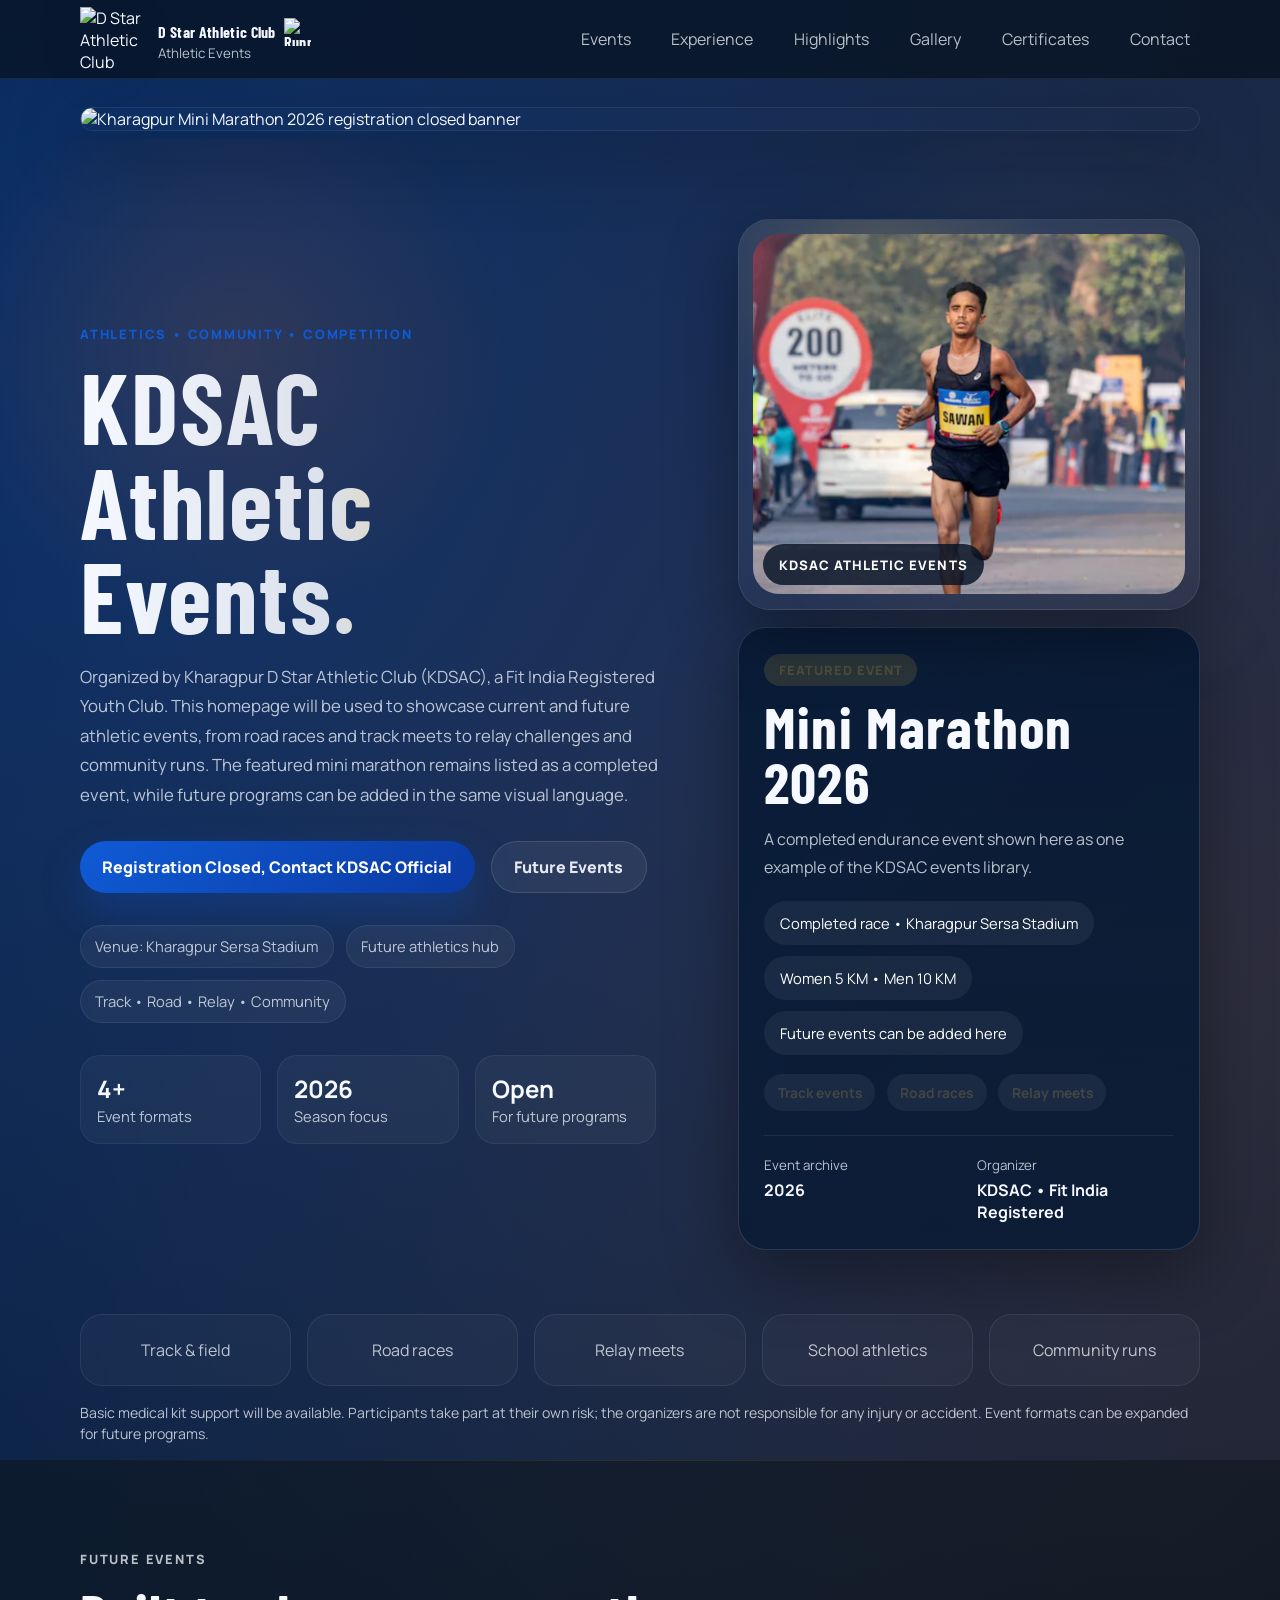
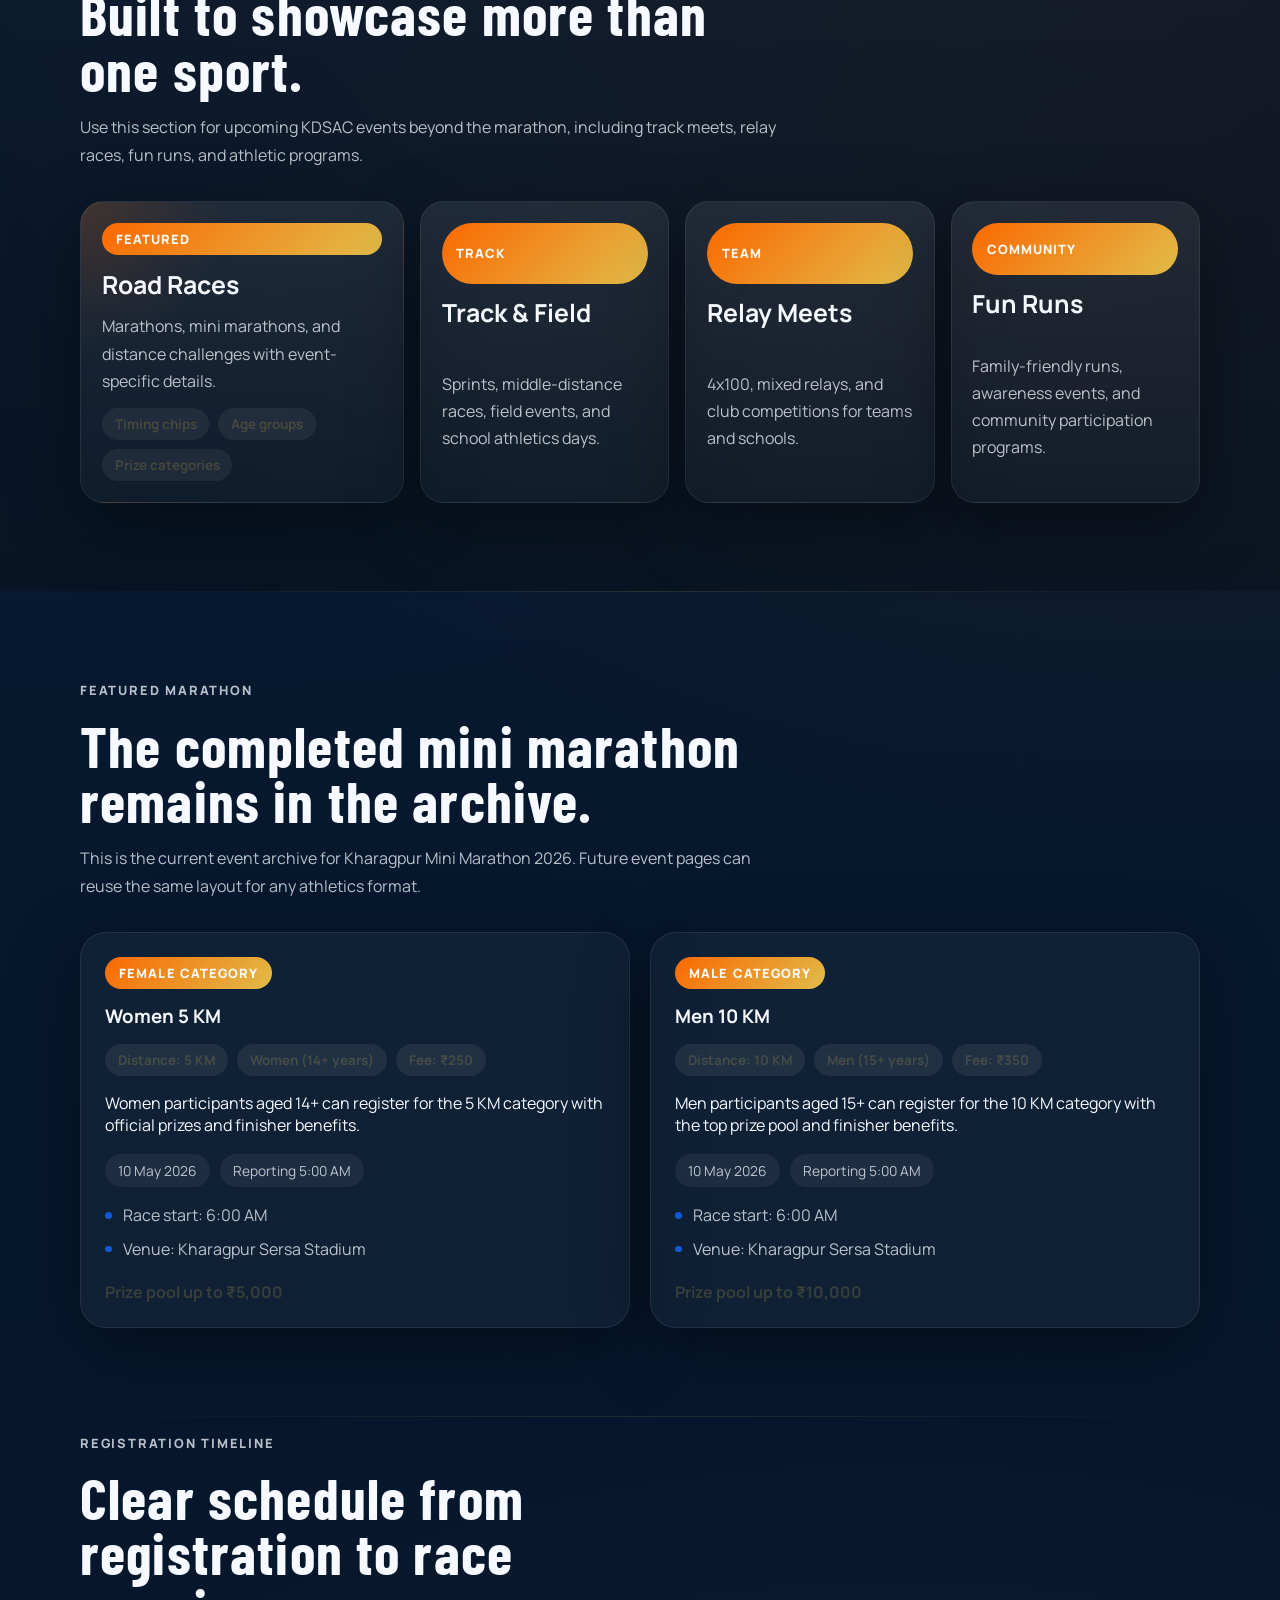
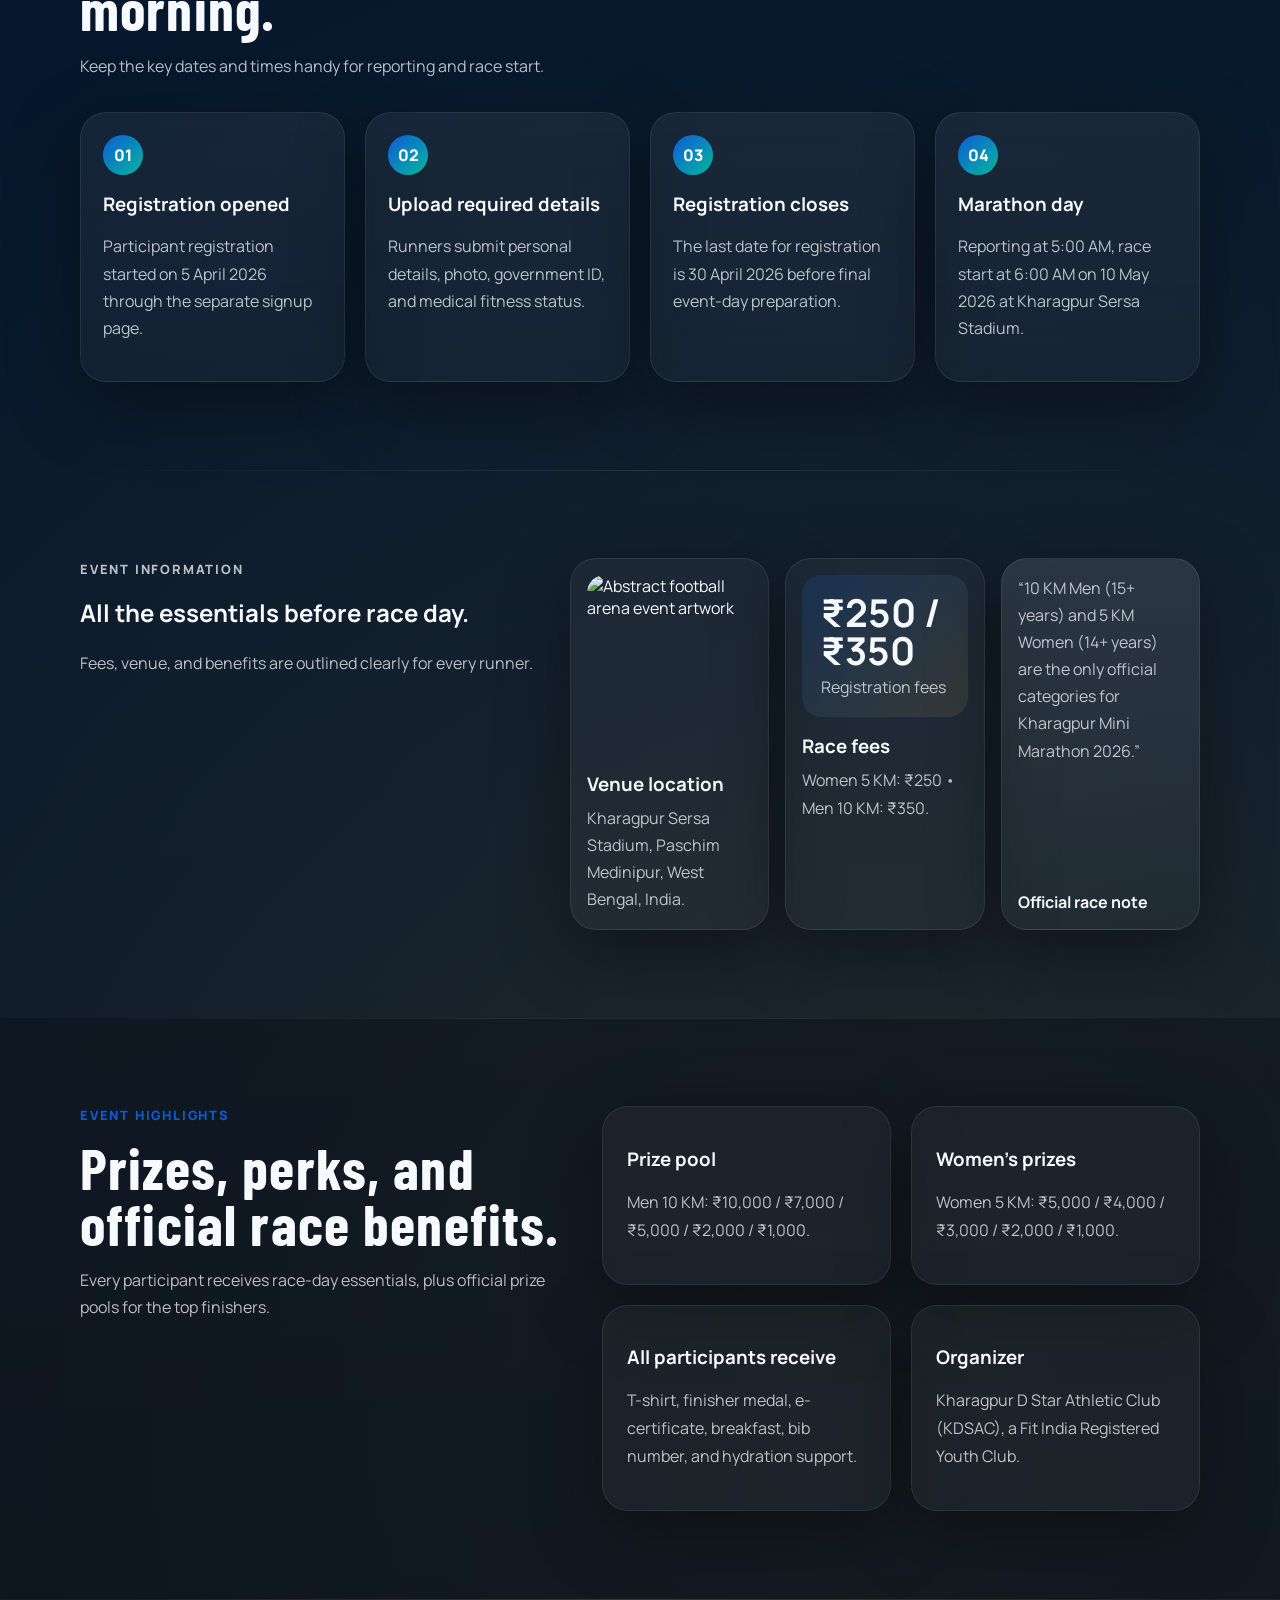
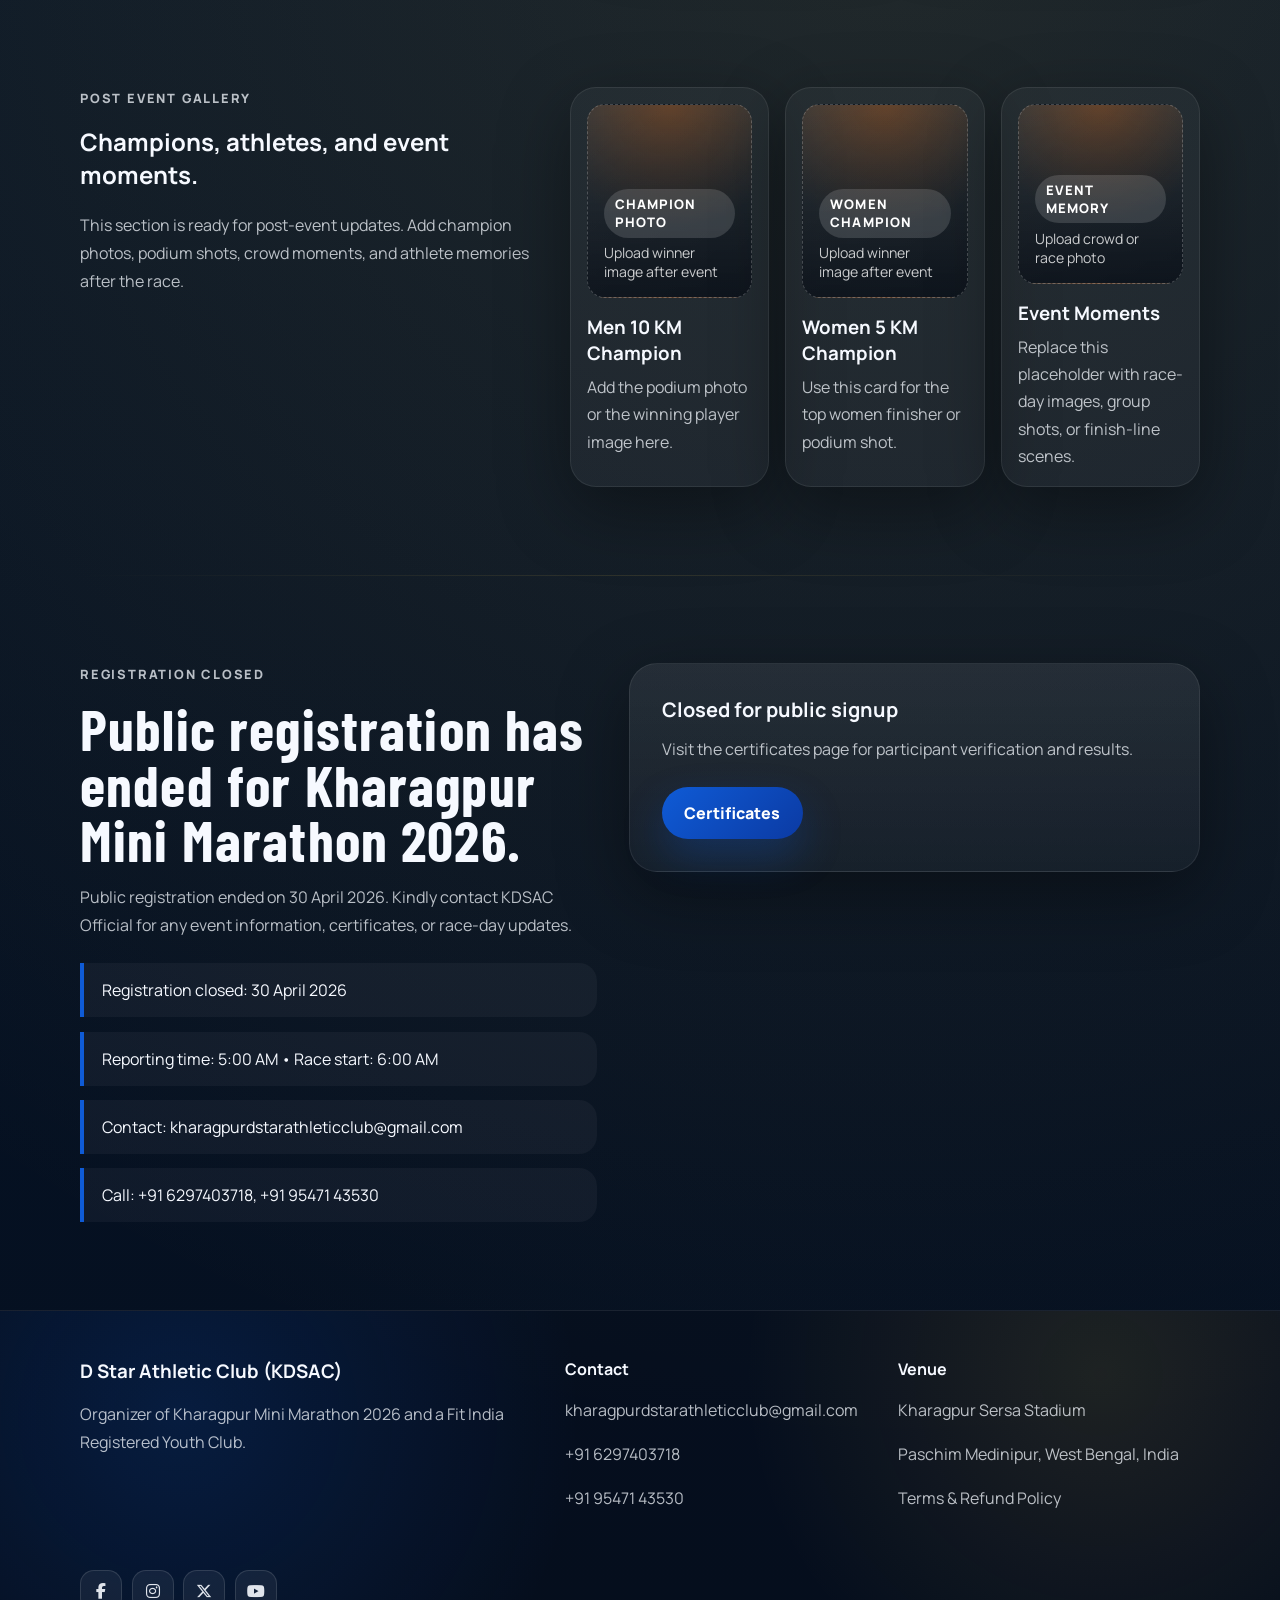
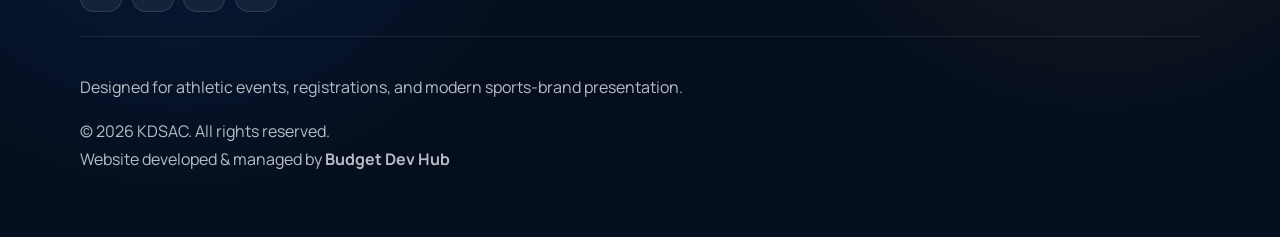
==== commit cfdc6767: "added auto certificate system" ====
--- a/index.html
+++ b/index.html
@@ -67,21 +67,7 @@
     />
     <link rel="stylesheet" href="./styles.css" />
     <style>
-      .social-icons {
-  margin-top: 10px;
-}
-
-.social-icons a {
-  display: inline-block;
-  margin-right: 12px;
-  font-size: 18px;
-  color: #ffffff;
-  transition: 0.3s;
-}
-
-.social-icons a:hover {
-  color: #01c4a7;
-}
+      /* Keep small page-level overrides minimal; main styling lives in styles.css */
     </style>
   </head>
   <body>
--- a/styles.css
+++ b/styles.css
@@ -1,17 +1,22 @@
 :root {
-  --bg: #061326;
-  --bg-soft: #0d2442;
-  --panel: rgba(8, 26, 52, 0.82);
-  --panel-solid: #0c2240;
-  --panel-border: rgba(190, 201, 216, 0.18);
-  --text: #f6f8fb;
-  --muted: #b1bfd1;
-  --primary: #c40f2f;
-  --primary-deep: #981126;
-  --accent: #d7dde6;
-  --accent-soft: #eef2f7;
+  /* Certificate-inspired palette: navy/royal blue + gold + orange */
+  --bg: #071a33;
+  --bg-soft: #0a2a50;
+  --panel: rgba(10, 32, 62, 0.82);
+  --panel-solid: #0b2a4f;
+  --panel-border: rgba(197, 212, 235, 0.16);
+  --text: #f6f9ff;
+  --muted: rgba(246, 249, 255, 0.74);
+
+  --primary: #0f5bd6; /* royal blue */
+  --primary-deep: #0b3aa3; /* deep blue */
+  --accent: #f2c94c; /* gold */
+  --accent-2: #ff6a00; /* orange */
+  --teal: #01c4a7; /* teal accent */
+
+  --accent-soft: rgba(242, 201, 76, 0.18);
   --white: #ffffff;
-  --shadow: 0 20px 60px rgba(0, 0, 0, 0.34);
+  --shadow: 0 22px 70px rgba(0, 0, 0, 0.38);
 }
 
 * {
@@ -28,14 +33,26 @@
   color: var(--text);
   overflow-x: hidden;
   background:
-    radial-gradient(circle at top left, rgba(196, 15, 47, 0.18), transparent 28%),
-    radial-gradient(circle at right, rgba(215, 221, 230, 0.14), transparent 25%),
-    linear-gradient(180deg, #061326 0%, #0a1d36 48%, #071423 100%);
+    radial-gradient(circle at 12% 6%, rgba(15, 91, 214, 0.35), transparent 30%),
+    radial-gradient(circle at 92% 14%, rgba(255, 106, 0, 0.18), transparent 26%),
+    radial-gradient(circle at 70% 70%, rgba(242, 201, 76, 0.12), transparent 34%),
+    linear-gradient(180deg, #071a33 0%, #06172c 52%, #050f1f 100%);
 }
 
 a {
   color: inherit;
   text-decoration: none;
+}
+
+::selection {
+  background: rgba(242, 201, 76, 0.26);
+  color: var(--text);
+}
+
+:focus-visible {
+  outline: none;
+  box-shadow: 0 0 0 4px rgba(15, 91, 214, 0.22);
+  border-radius: 10px;
 }
 
 .container {
@@ -114,8 +131,17 @@
   color: var(--muted);
 }
 
+.nav-links a {
+  position: relative;
+  padding: 0.55rem 0.65rem;
+  border-radius: 12px;
+  transition: color 0.2s ease, background 0.2s ease, transform 0.2s ease;
+}
+
 .nav-links a:hover {
   color: var(--white);
+  background: rgba(255, 255, 255, 0.06);
+  transform: translateY(-1px);
 }
 
 .menu-toggle {
@@ -201,6 +227,10 @@
   font-size: clamp(3rem, 9vw, 6.2rem);
   line-height: 0.95;
   max-width: 11ch;
+  background: linear-gradient(90deg, rgba(246, 249, 255, 1), rgba(246, 249, 255, 0.88), rgba(242, 201, 76, 0.95));
+  -webkit-background-clip: text;
+  background-clip: text;
+  color: transparent;
 }
 
 .hero-text,
@@ -258,14 +288,25 @@
 }
 
 .button-primary {
-  background: linear-gradient(135deg, #d51639, var(--primary-deep));
+  background: linear-gradient(135deg, var(--primary), var(--primary-deep));
   color: #ffffff;
-  box-shadow: 0 16px 32px rgba(196, 15, 47, 0.28);
+  box-shadow: 0 18px 40px rgba(15, 91, 214, 0.28);
+}
+
+.button-primary:hover {
+  box-shadow: 0 22px 56px rgba(15, 91, 214, 0.34);
 }
 
 .button-secondary {
   background: rgba(255, 255, 255, 0.06);
   border: 1px solid rgba(255, 255, 255, 0.12);
+  color: rgba(246, 249, 255, 0.92);
+}
+
+.button-secondary:hover {
+  background: rgba(255, 255, 255, 0.09);
+  border-color: rgba(242, 201, 76, 0.28);
+  box-shadow: 0 16px 40px rgba(0, 0, 0, 0.22);
 }
 
 .button-full {
@@ -314,6 +355,14 @@
   background: linear-gradient(180deg, rgba(255, 255, 255, 0.07), rgba(255, 255, 255, 0.03));
   border: 1px solid rgba(255, 255, 255, 0.08);
   box-shadow: var(--shadow);
+}
+
+.hero-visual-shell::after {
+  content: "";
+  position: absolute;
+  inset: 0;
+  background: radial-gradient(circle at 30% 10%, rgba(242, 201, 76, 0.16), transparent 38%);
+  pointer-events: none;
 }
 
 .hero-visual {
@@ -350,7 +399,7 @@
 .hero-event-card {
   background:
     linear-gradient(180deg, rgba(8, 26, 52, 0.92), rgba(8, 26, 52, 0.82)),
-    linear-gradient(135deg, rgba(196, 15, 47, 0.1), transparent 60%);
+    linear-gradient(135deg, rgba(15, 91, 214, 0.14), transparent 60%);
 }
 
 .panel-footer {
@@ -390,7 +439,7 @@
 
 .future-event-card-featured {
   background:
-    radial-gradient(circle at top left, rgba(196, 15, 47, 0.18), transparent 34%),
+    radial-gradient(circle at top left, rgba(255, 106, 0, 0.16), transparent 34%),
     linear-gradient(180deg, rgba(255, 255, 255, 0.08), rgba(255, 255, 255, 0.03));
 }
 
@@ -452,12 +501,12 @@
 
 .chip {
   color: var(--accent-soft);
-  background: rgba(215, 221, 230, 0.12);
+  background: rgba(242, 201, 76, 0.14);
 }
 
 .event-tag {
   color: #ffffff;
-  background: linear-gradient(135deg, #d51639, var(--primary-deep));
+  background: linear-gradient(135deg, rgba(255, 106, 0, 0.98), rgba(242, 201, 76, 0.92));
 }
 
 .floating-card h2,
@@ -488,6 +537,22 @@
 
 .section {
   padding: 5.5rem 0;
+}
+
+.section {
+  position: relative;
+}
+
+.section::before {
+  content: "";
+  position: absolute;
+  left: 50%;
+  top: 0;
+  transform: translateX(-50%);
+  width: min(1120px, calc(100% - 2rem));
+  height: 1px;
+  background: linear-gradient(90deg, transparent, rgba(242, 201, 76, 0.22), transparent);
+  opacity: 0.55;
 }
 
 .promo-banner {
@@ -584,6 +649,25 @@
 }
 
 .info-card,
+.feature-item,
+.timeline-card,
+.gallery-card,
+.future-event-card,
+.floating-card {
+  transition: transform 0.22s ease, border-color 0.22s ease, background 0.22s ease, box-shadow 0.22s ease;
+}
+
+.info-card:hover,
+.feature-item:hover,
+.timeline-card:hover,
+.gallery-card:hover,
+.future-event-card:hover {
+  transform: translateY(-4px);
+  border-color: rgba(242, 201, 76, 0.24);
+  box-shadow: 0 26px 80px rgba(0, 0, 0, 0.42);
+}
+
+.info-card,
 .feature-item {
   padding: 1.5rem;
 }
@@ -677,7 +761,7 @@
   width: 2.5rem;
   height: 2.5rem;
   border-radius: 999px;
-  background: linear-gradient(135deg, #d51639, #f04a64);
+  background: linear-gradient(135deg, var(--primary), rgba(1, 196, 167, 0.92));
   color: #ffffff;
   font-weight: 800;
 }
@@ -790,7 +874,7 @@
   padding: 1.2rem;
   margin-bottom: 1rem;
   border-radius: 20px;
-  background: linear-gradient(135deg, rgba(196, 15, 47, 0.18), rgba(255, 255, 255, 0.03));
+  background: linear-gradient(135deg, rgba(15, 91, 214, 0.18), rgba(242, 201, 76, 0.10));
 }
 
 .gallery-stat strong {
@@ -859,13 +943,13 @@
 
 .event-choice:hover {
   transform: translateY(-2px);
-  border-color: rgba(196, 15, 47, 0.45);
+  border-color: rgba(242, 201, 76, 0.45);
 }
 
 .event-choice.is-selected {
-  background: linear-gradient(180deg, rgba(196, 15, 47, 0.18), rgba(255, 255, 255, 0.04));
-  border-color: rgba(196, 15, 47, 0.7);
-  box-shadow: 0 18px 32px rgba(196, 15, 47, 0.12);
+  background: linear-gradient(180deg, rgba(15, 91, 214, 0.18), rgba(255, 255, 255, 0.04));
+  border-color: rgba(15, 91, 214, 0.7);
+  box-shadow: 0 18px 32px rgba(15, 91, 214, 0.12);
 }
 
 .event-choice strong,
@@ -949,7 +1033,7 @@
 .mini-panel {
   margin-top: 1.4rem;
   padding: 1.2rem 1.25rem;
-  background: linear-gradient(180deg, rgba(196, 15, 47, 0.12), rgba(255, 255, 255, 0.03));
+  background: linear-gradient(180deg, rgba(15, 91, 214, 0.12), rgba(255, 255, 255, 0.03));
 }
 
 .payment-note {
@@ -1041,8 +1125,8 @@
 .registration-form select:focus,
 .registration-form textarea:focus {
   outline: none;
-  border-color: rgba(196, 15, 47, 0.7);
-  box-shadow: 0 0 0 4px rgba(196, 15, 47, 0.16);
+  border-color: rgba(15, 91, 214, 0.75);
+  box-shadow: 0 0 0 4px rgba(15, 91, 214, 0.18);
 }
 
 .registration-form input::placeholder {
@@ -1089,6 +1173,45 @@
 .site-footer {
   padding: 2rem 0 3rem;
   border-top: 1px solid rgba(255, 255, 255, 0.08);
+}
+
+.site-footer {
+  background:
+    radial-gradient(circle at 14% 20%, rgba(15, 91, 214, 0.18), transparent 34%),
+    radial-gradient(circle at 86% 12%, rgba(242, 201, 76, 0.10), transparent 30%),
+    rgba(6, 14, 28, 0.55);
+}
+
+.site-footer a:hover {
+  color: rgba(242, 201, 76, 0.95);
+  text-decoration: underline;
+  text-underline-offset: 4px;
+}
+
+.social-icons {
+  margin-top: 10px;
+  display: flex;
+  flex-wrap: wrap;
+  gap: 0.6rem;
+}
+
+.social-icons a {
+  width: 42px;
+  height: 42px;
+  display: grid;
+  place-items: center;
+  border-radius: 14px;
+  background: rgba(255, 255, 255, 0.06);
+  border: 1px solid rgba(255, 255, 255, 0.12);
+  color: rgba(246, 249, 255, 0.9);
+  transition: transform 0.2s ease, background 0.2s ease, border-color 0.2s ease, color 0.2s ease;
+}
+
+.social-icons a:hover {
+  transform: translateY(-2px);
+  border-color: rgba(242, 201, 76, 0.32);
+  background: rgba(255, 255, 255, 0.09);
+  color: rgba(242, 201, 76, 0.95);
 }
 
 .footer-grid {
@@ -1378,9 +1501,9 @@
 .registration-closed-banner {
   padding: 0.95rem 1rem;
   border-radius: 14px;
-  border: 1px solid rgba(196, 15, 47, 0.3);
-  background: rgba(196, 15, 47, 0.12);
-  color: #ffd5dd;
+  border: 1px solid rgba(242, 201, 76, 0.32);
+  background: rgba(242, 201, 76, 0.12);
+  color: rgba(255, 241, 204, 0.95);
   font-weight: 700;
 }
 
@@ -1966,8 +2089,8 @@
 
 .certificate-form input:focus {
   outline: none;
-  border-color: rgba(196, 15, 47, 0.7);
-  box-shadow: 0 0 0 4px rgba(196, 15, 47, 0.16);
+  border-color: rgba(15, 91, 214, 0.75);
+  box-shadow: 0 0 0 4px rgba(15, 91, 214, 0.18);
 }
 
 .certificate-form input::placeholder {
